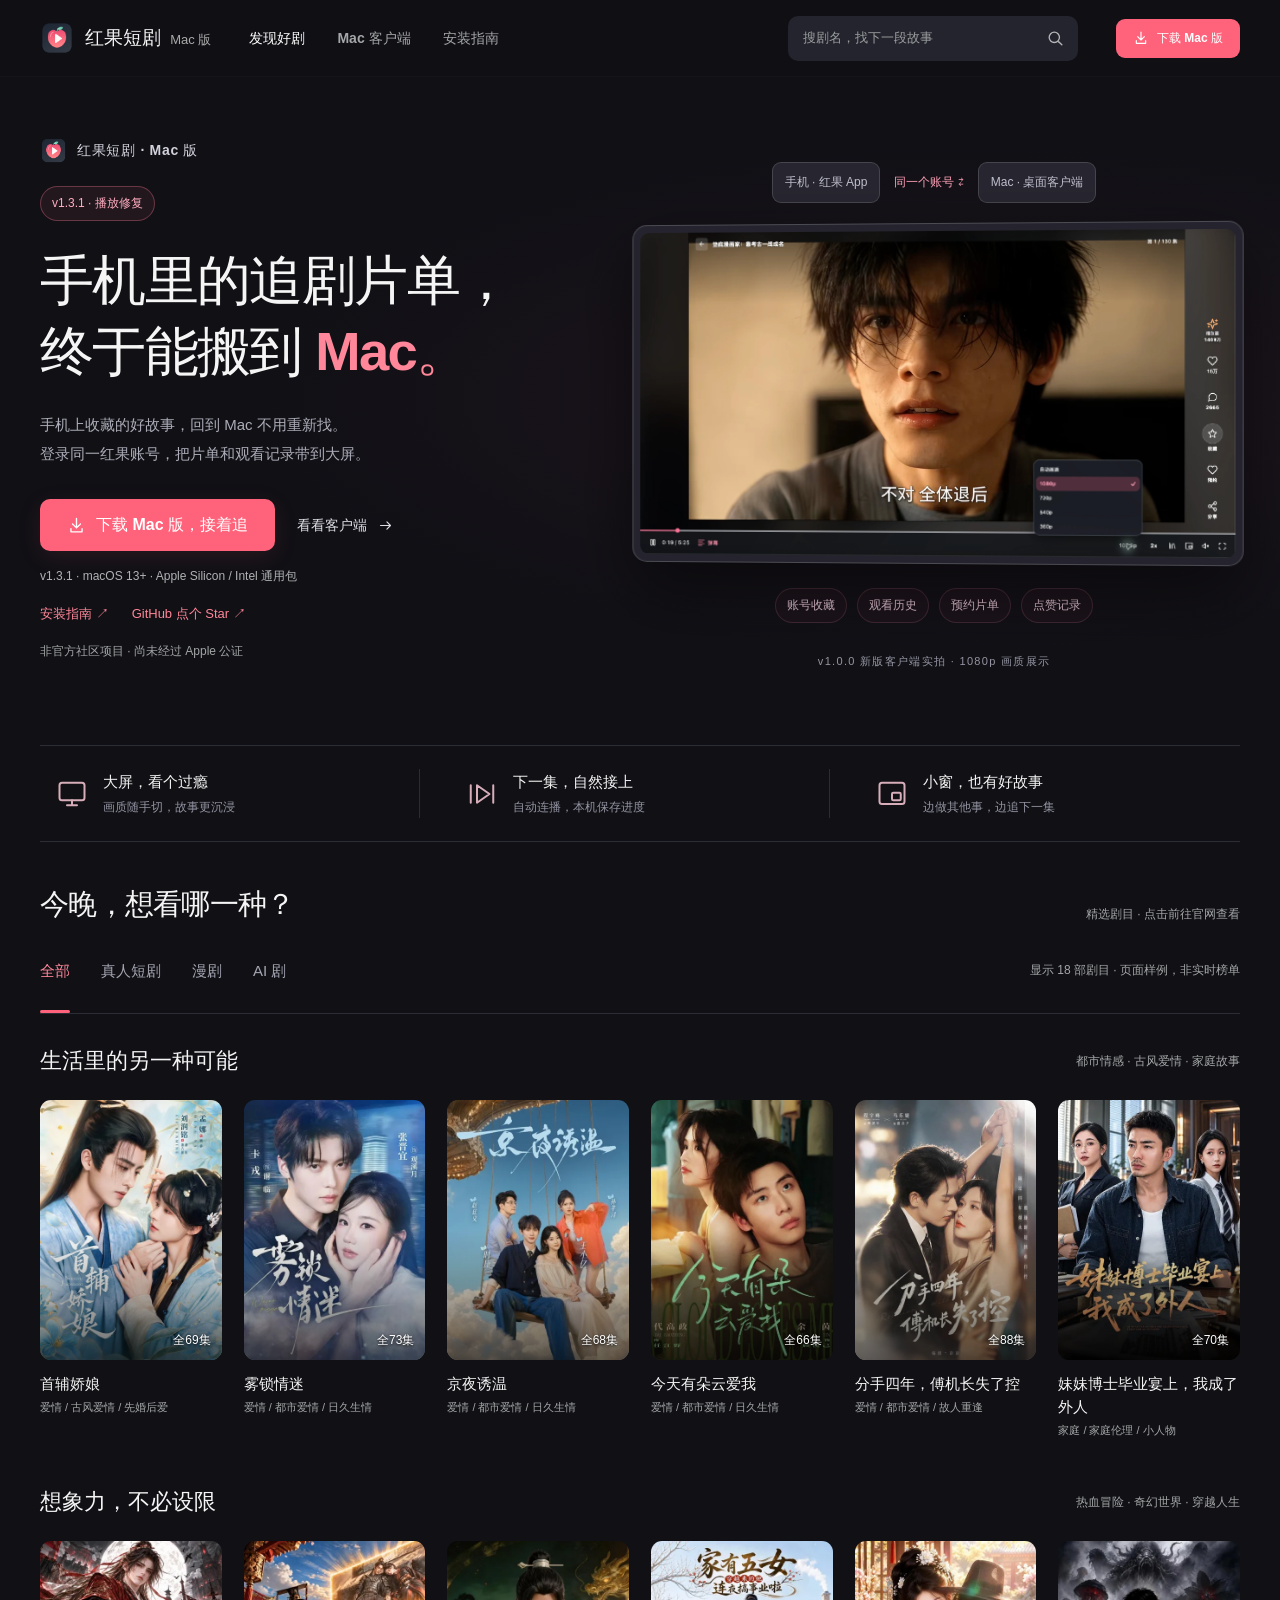
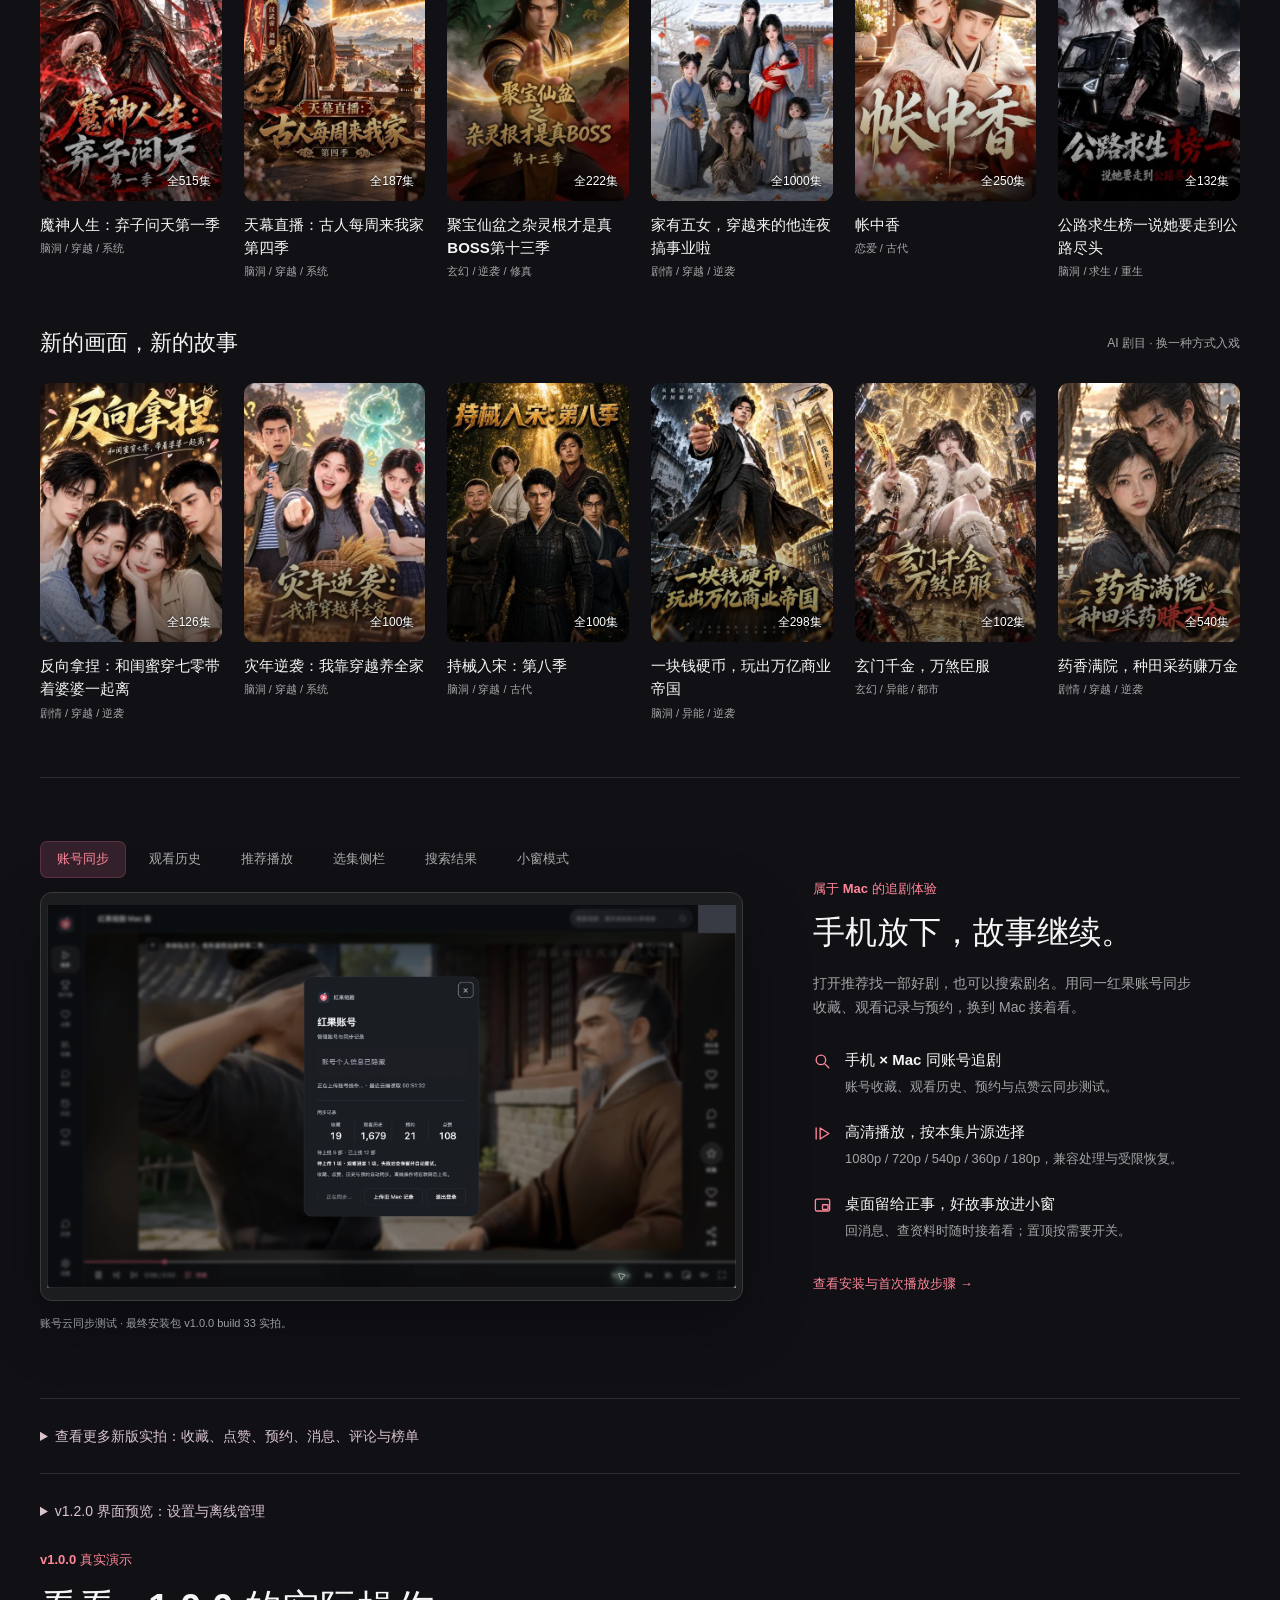
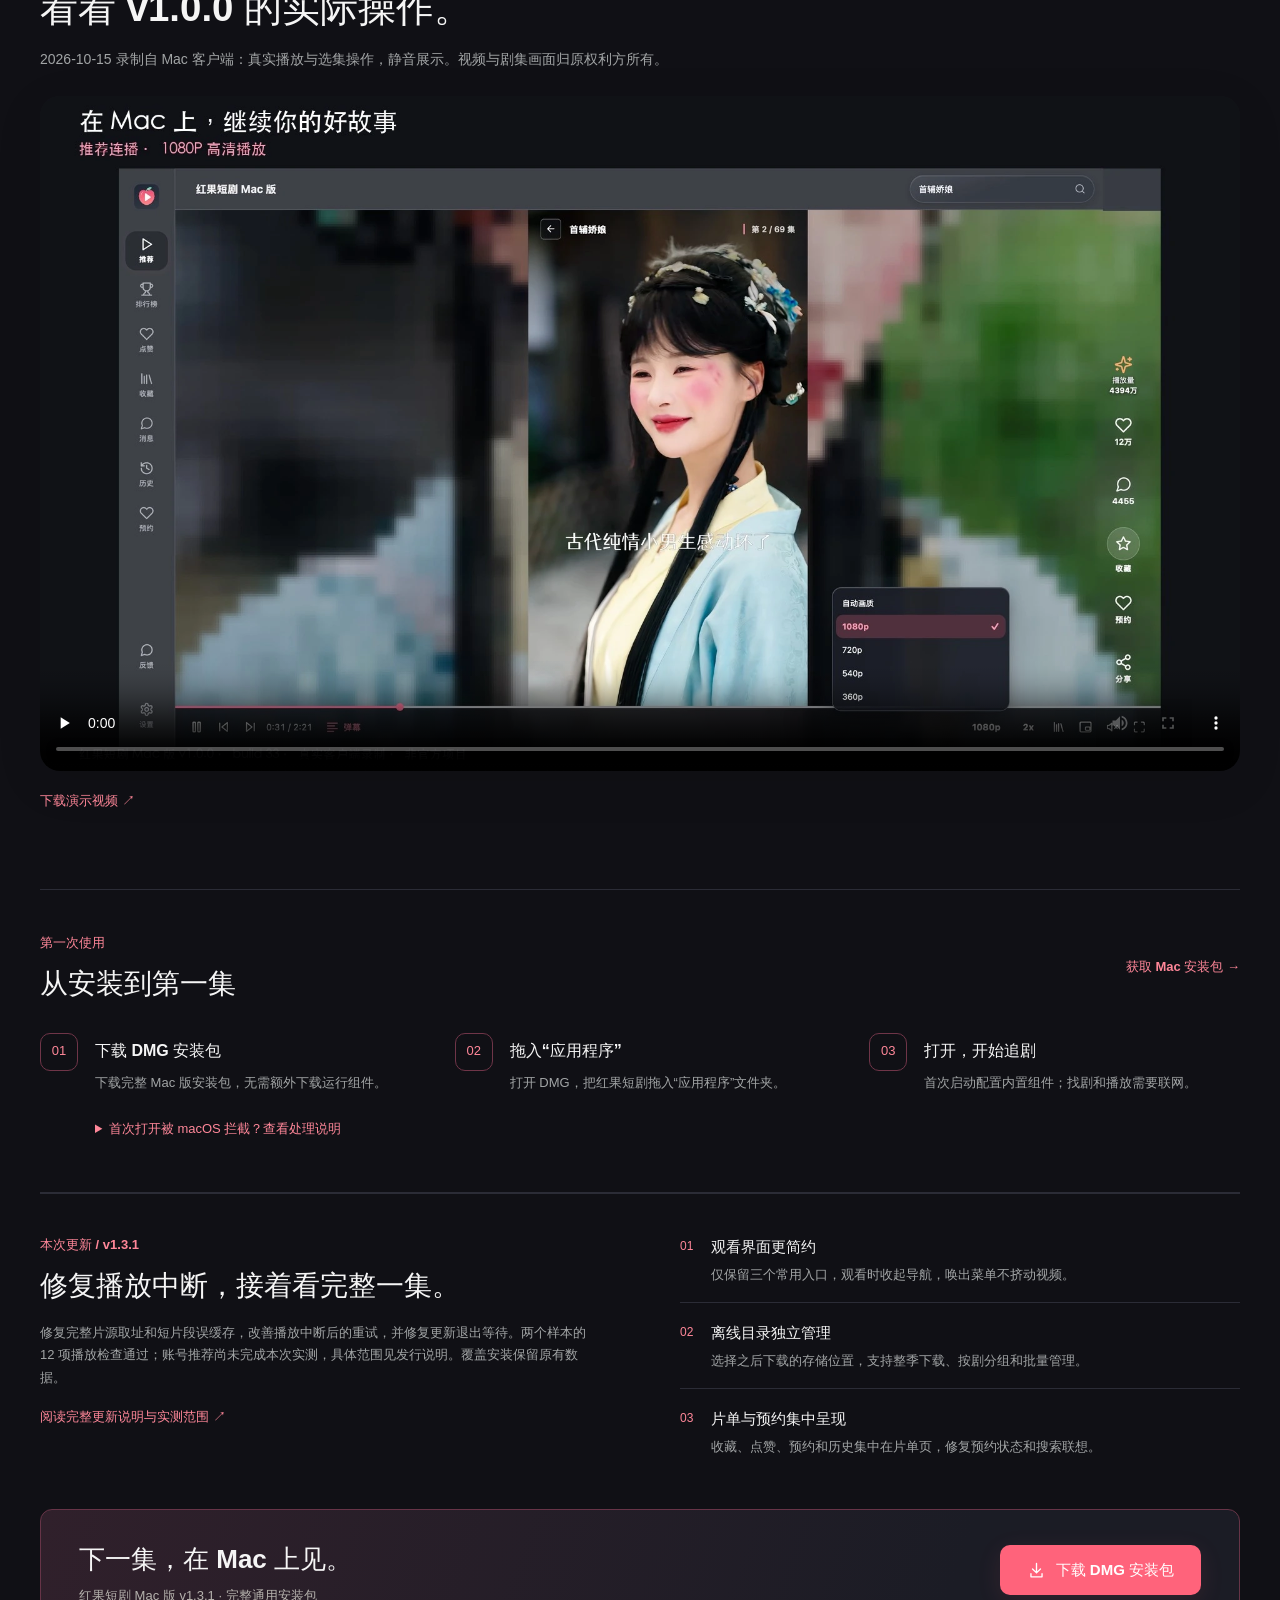
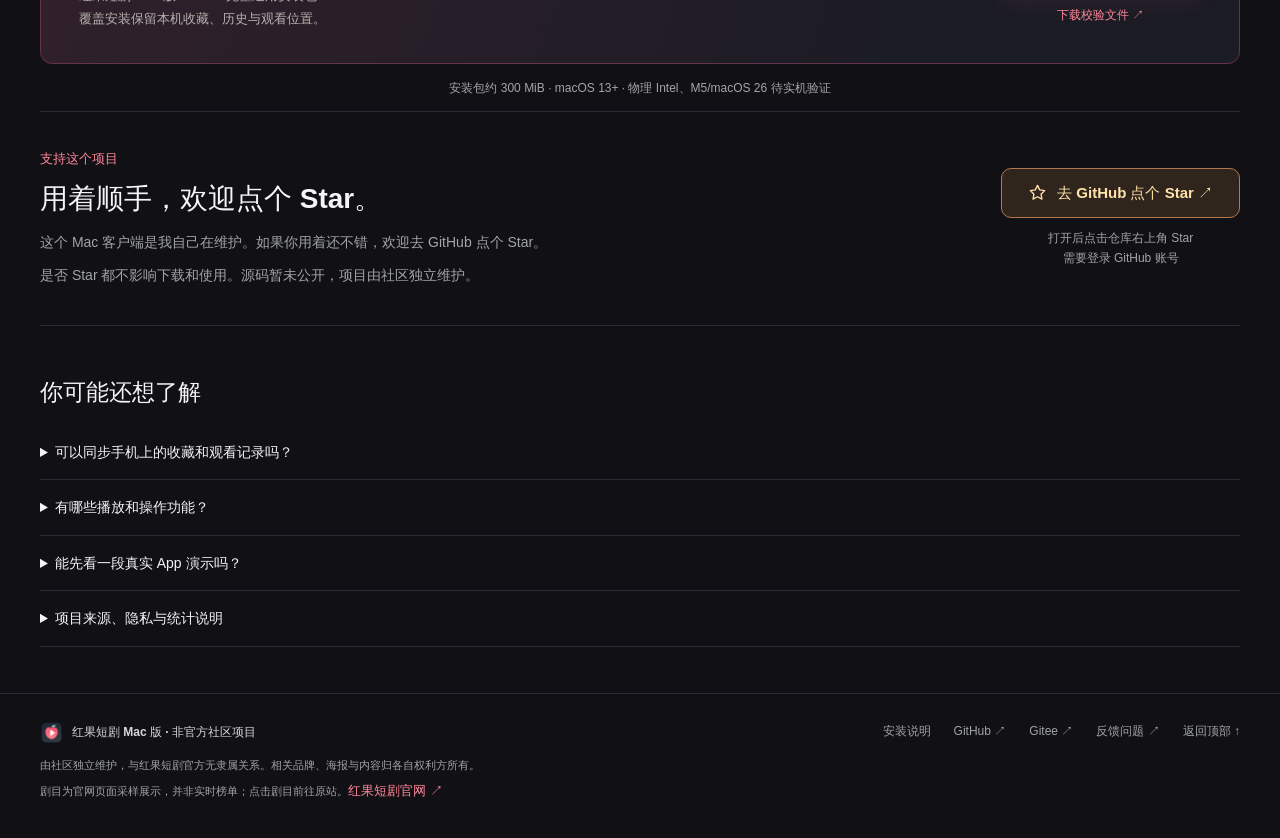
==== docs/index.html @ 127b98c2 "docs: publish v1.3.1 playback and update fixes" ====
<!doctype html>
<html lang="zh-CN">
<head>
  <meta charset="utf-8">
  <meta name="viewport" content="width=device-width, initial-scale=1">
  <meta name="google-site-verification" content="teUMtnI5owoaMWVGNS_taykZEti-OWMDkgmN19amek8">
  <meta name="theme-color" content="#101015">
  <meta name="description" content="红果短剧 Mac 版下载与安装指南：非官方 macOS 电脑版客户端，适用于 macOS 13+，Apple Silicon / Intel 通用。支持红果账号登录、手机片单云同步测试、最高 1080p 高清、倍速播放与置顶小窗。">
  <link rel="canonical" href="https://strivetolearncode.github.io/hongguo-short-drama-macos/">
  <meta property="og:type" content="website">
  <meta property="og:site_name" content="红果短剧 Mac 版（非官方）">
  <meta property="og:title" content="红果短剧 Mac 版下载｜macOS 桌面客户端（非官方）">
  <meta property="og:description" content="手机收藏的短剧，回到 Mac 不用重新找。红果短剧 Mac 版 v1.3.1，修复完整片源取址和短片段导致的播放中断，支持片单与离线下载管理。macOS 13+；非官方项目，尚未经过 Apple 公证。">
  <meta property="og:url" content="https://strivetolearncode.github.io/hongguo-short-drama-macos/">
  <meta property="og:image" content="https://strivetolearncode.github.io/hongguo-short-drama-macos/assets/v1.0.0-b33-social.png">
  <meta property="og:image:alt" content="红果短剧 Mac 版推荐播放界面">
  <meta name="twitter:card" content="summary_large_image">
  <title>红果短剧 Mac 版下载｜macOS 桌面客户端（非官方）</title>
  <link rel="icon" href="assets/icon-web.png">
  <link rel="stylesheet" href="styles.css">
  <link rel="stylesheet" href="star-support.css">
  <script type="application/ld+json">
  {
    "@context": "https://schema.org",
    "@type": "SoftwareApplication",
    "name": "红果短剧 Mac 版（非官方）",
    "url": "https://strivetolearncode.github.io/hongguo-short-drama-macos/",
    "description": "红果短剧 Mac 版，独立维护的非官方 macOS 电脑版客户端。支持红果账号登录、手机与 Mac 同账号片单云同步测试、最高 1080p 高清、倍速播放与置顶小窗；与红果短剧官方无隶属关系。",
    "applicationCategory": "MultimediaApplication",
    "operatingSystem": "macOS 13 or later",
    "softwareVersion": "1.3.1",
    "downloadUrl": "https://github.com/StriveToLearnCode/hongguo-short-drama-macos/releases/download/v1.3.1/HongguoMac-1.3.1-universal.dmg",
    "image": "https://strivetolearncode.github.io/hongguo-short-drama-macos/assets/v1.0.0-b33-social.png"
  }
  </script>
  <script defer src="funnel.js"></script>
  <script defer src="site.js"></script>
  <script type="module" src="https://static.cloudflareinsights.com/beacon.min.js" data-cf-beacon='{"token":"c4aa7e0787df407584f252cbe8de7bca"}'></script>
</head>
<body>
  <a class="skip-link" href="#main">跳至正文</a>
  <header class="site-header">
    <div class="wrap header-inner">
      <a class="brand" href="#top" aria-label="红果短剧 Mac 版首页"><img src="assets/icon-web.png" width="34" height="34" alt=""><span>红果短剧 <small>Mac 版</small></span></a>
      <button class="menu-toggle" type="button" aria-label="展开导航" aria-controls="site-nav" aria-expanded="false"><svg viewBox="0 0 24 24" fill="none" stroke="currentColor" stroke-width="1.7" stroke-linecap="round" stroke-linejoin="round" aria-hidden="true"><path d="M4 6h16M4 12h16M4 18h16"/></svg></button>
      <nav class="site-nav" id="site-nav" aria-label="主导航">
        <a href="#catalog" aria-current="page">发现好剧</a><a href="#screenshots">Mac 客户端</a><a href="#install">安装指南</a>
      </nav>
      <form class="site-search" role="search">
        <label class="sr-only" for="drama-search">搜索本页短剧</label>
        <input id="drama-search" type="search" placeholder="搜剧名，找下一段故事" autocomplete="off" maxlength="100" aria-describedby="search-help">
        <button type="submit" aria-label="搜索本页短剧"><svg viewBox="0 0 24 24" fill="none" stroke="currentColor" stroke-width="1.7" stroke-linecap="round" stroke-linejoin="round" aria-hidden="true"><circle cx="10.5" cy="10.5" r="6.5"/><path d="m16 16 4 4"/></svg></button>
        <span id="search-help" class="sr-only">搜索本页展示的剧名或题材，按回车查看结果。</span>
      </form>
      <a class="header-download" href="https://github.com/StriveToLearnCode/hongguo-short-drama-macos/releases/download/v1.3.1/HongguoMac-1.3.1-universal.dmg"><svg viewBox="0 0 24 24" fill="none" stroke="currentColor" stroke-width="1.7" stroke-linecap="round" stroke-linejoin="round" aria-hidden="true"><path d="M12 3v12m-5-5 5 5 5-5M5 16v4h14v-4"/></svg>下载 Mac 版</a>
    </div>
  </header>
  <main id="main">
    <section class="hero" id="top" aria-labelledby="hero-title">
      <div class="wrap hero-layout">
        <div class="hero-copy">
          <div class="hero-brand"><img src="assets/icon-web.png" width="27" height="27" alt=""><span>红果短剧 · Mac 版</span></div>
          <span class="release-pill">v1.3.1 · 播放修复</span><h1 id="hero-title">手机里的追剧片单，<span>终于能搬到 <em>Mac。</em></span></h1>
          <p class="hero-lead">手机上收藏的好故事，回到 Mac 不用重新找。<br>登录同一红果账号，把片单和观看记录带到大屏。</p>
          <div class="hero-actions"><a class="button button-primary" href="https://github.com/StriveToLearnCode/hongguo-short-drama-macos/releases/download/v1.3.1/HongguoMac-1.3.1-universal.dmg"><svg viewBox="0 0 24 24" fill="none" stroke="currentColor" stroke-width="1.7" stroke-linecap="round" stroke-linejoin="round" aria-hidden="true"><path d="M12 3v12m-5-5 5 5 5-5M5 16v4h14v-4"/></svg> 下载 Mac 版，接着追</a><a class="hero-guide" href="#screenshots">看看客户端 <svg viewBox="0 0 24 24" fill="none" stroke="currentColor" stroke-width="1.6" stroke-linecap="round" stroke-linejoin="round" aria-hidden="true"><path d="M5 12h14m-5-5 5 5-5 5"/></svg></a></div>
          <p class="hero-status">v1.3.1 · macOS 13+ · Apple Silicon / Intel 通用包</p>
          <div class="hero-links"><a href="#install">安装指南 ↗</a><a href="https://github.com/StriveToLearnCode/hongguo-short-drama-macos" target="_blank" rel="noopener noreferrer" data-star-link>GitHub 点个 Star ↗</a></div>
          <p class="hero-note">非官方社区项目 · 尚未经过 Apple 公证</p>
        </div>
        <div class="hero-showcase sync-showcase">
          <div class="device-sync-line"><span>手机 · 红果 App</span><b>同一个账号 ⇄</b><span>Mac · 桌面客户端</span></div>
          <div class="hero-app-frame"><img src="assets/v1.0.0-b33-player.webp" alt="新版1080p播放画面与画质菜单" width="1800" height="999" fetchpriority="high"></div>
          <div class="sync-feature-pills"><span>账号收藏</span><span>观看历史</span><span>预约片单</span><span>点赞记录</span></div>
          <p class="showcase-caption">v1.0.0 新版客户端实拍 · 1080p 画质展示</p>
        </div>
      </div>
    </section>
    <div class="wrap benefit-strip" aria-label="Mac 播放体验">
      <a href="#screenshots"><svg viewBox="0 0 24 24" fill="none" stroke="currentColor" stroke-width="1.6" stroke-linecap="round" stroke-linejoin="round" aria-hidden="true"><rect x="2" y="3" width="20" height="14" rx="2"/><path d="M8 21h8m-4-4v4"/></svg><div><strong>大屏，看个过瘾</strong><span>画质随手切，故事更沉浸</span></div></a>
      <a href="#screenshots"><svg viewBox="0 0 24 24" fill="none" stroke="currentColor" stroke-width="1.6" stroke-linecap="round" stroke-linejoin="round" aria-hidden="true"><path d="m8 5 10 7-10 7zM21 5v14M3 5v14"/></svg><div><strong>下一集，自然接上</strong><span>自动连播，本机保存进度</span></div></a>
      <a href="#screenshots"><svg viewBox="0 0 24 24" fill="none" stroke="currentColor" stroke-width="1.6" stroke-linecap="round" stroke-linejoin="round" aria-hidden="true"><rect x="2" y="3" width="20" height="17" rx="2"/><rect x="12" y="11" width="7" height="6" rx="1"/></svg><div><strong>小窗，也有好故事</strong><span>边做其他事，边追下一集</span></div></a>
    </div>

    <section class="wrap catalog" id="catalog" aria-labelledby="catalog-title">
      <div class="catalog-heading"><h2 id="catalog-title">今晚，想看哪一种？</h2><p>精选剧目 · 点击前往官网查看</p></div>
      <div class="catalog-toolbar">
        <div class="filters" role="group" aria-label="筛选剧目类型"><button type="button" data-filter="all" aria-pressed="true">全部</button><button type="button" data-filter="real" aria-pressed="false">真人短剧</button><button type="button" data-filter="comic" aria-pressed="false">漫剧</button><button type="button" data-filter="ai" aria-pressed="false">AI 剧</button></div>
        <p class="catalog-status" id="catalog-status" role="status" aria-live="polite">显示 18 部剧目 · 页面样例，非实时榜单</p>
      </div>
      <div class="search-summary" id="search-summary" hidden><span id="search-query"></span><button class="clear-search" type="button" data-clear-search>清除搜索</button></div>
      <section class="drama-section" data-category="real" aria-labelledby="real-title"><div class="row-heading"><h3 id="real-title">生活里的另一种可能</h3><span>都市情感 · 古风爱情 · 家庭故事</span></div><div class="drama-grid">
          <a class="drama-card" href="https://hongguoduanju.com/detail?series_id=7686713195246930968" target="_blank" rel="noopener noreferrer" data-category="real" data-title="首辅娇娘" data-tags="爱情 / 古风爱情 / 先婚后爱" aria-label="在红果官网查看首辅娇娘"><div class="cover"><img src="assets/posters/7686713195246930968.webp" width="420" height="600" alt="首辅娇娘" loading="lazy" decoding="async"><span class="episodes">全69集</span><span class="play-overlay"><svg viewBox="0 0 24 24" fill="currentColor" aria-hidden="true"><path d="m8 5 12 7-12 7z"/></svg></span></div><h4>首辅娇娘</h4><p>爱情 / 古风爱情 / 先婚后爱</p></a>
          <a class="drama-card" href="https://hongguoduanju.com/detail?series_id=7694896136963755032" target="_blank" rel="noopener noreferrer" data-category="real" data-title="雾锁情迷" data-tags="爱情 / 都市爱情 / 日久生情" aria-label="在红果官网查看雾锁情迷"><div class="cover"><img src="assets/posters/7694896136963755032.webp" width="420" height="600" alt="雾锁情迷" loading="lazy" decoding="async"><span class="episodes">全73集</span><span class="play-overlay"><svg viewBox="0 0 24 24" fill="currentColor" aria-hidden="true"><path d="m8 5 12 7-12 7z"/></svg></span></div><h4>雾锁情迷</h4><p>爱情 / 都市爱情 / 日久生情</p></a>
          <a class="drama-card" href="https://hongguoduanju.com/detail?series_id=7693823855940357144" target="_blank" rel="noopener noreferrer" data-category="real" data-title="京夜诱温" data-tags="爱情 / 都市爱情 / 日久生情" aria-label="在红果官网查看京夜诱温"><div class="cover"><img src="assets/posters/7693823855940357144.webp" width="420" height="600" alt="京夜诱温" loading="lazy" decoding="async"><span class="episodes">全68集</span><span class="play-overlay"><svg viewBox="0 0 24 24" fill="currentColor" aria-hidden="true"><path d="m8 5 12 7-12 7z"/></svg></span></div><h4>京夜诱温</h4><p>爱情 / 都市爱情 / 日久生情</p></a>
          <a class="drama-card" href="https://hongguoduanju.com/detail?series_id=7689322645132692542" target="_blank" rel="noopener noreferrer" data-category="real" data-title="今天有朵云爱我" data-tags="爱情 / 都市爱情 / 日久生情" aria-label="在红果官网查看今天有朵云爱我"><div class="cover"><img src="assets/posters/7689322645132692542.webp" width="420" height="600" alt="今天有朵云爱我" loading="lazy" decoding="async"><span class="episodes">全66集</span><span class="play-overlay"><svg viewBox="0 0 24 24" fill="currentColor" aria-hidden="true"><path d="m8 5 12 7-12 7z"/></svg></span></div><h4>今天有朵云爱我</h4><p>爱情 / 都市爱情 / 日久生情</p></a>
          <a class="drama-card" href="https://hongguoduanju.com/detail?series_id=7691231671529524249" target="_blank" rel="noopener noreferrer" data-category="real" data-title="分手四年，傅机长失了控" data-tags="爱情 / 都市爱情 / 故人重逢" aria-label="在红果官网查看分手四年，傅机长失了控"><div class="cover"><img src="assets/posters/7691231671529524249.webp" width="420" height="600" alt="分手四年，傅机长失了控" loading="lazy" decoding="async"><span class="episodes">全88集</span><span class="play-overlay"><svg viewBox="0 0 24 24" fill="currentColor" aria-hidden="true"><path d="m8 5 12 7-12 7z"/></svg></span></div><h4>分手四年，傅机长失了控</h4><p>爱情 / 都市爱情 / 故人重逢</p></a>
          <a class="drama-card" href="https://hongguoduanju.com/detail?series_id=7691229866846325822" target="_blank" rel="noopener noreferrer" data-category="real" data-title="妹妹博士毕业宴上，我成了外人" data-tags="家庭 / 家庭伦理 / 小人物" aria-label="在红果官网查看妹妹博士毕业宴上，我成了外人"><div class="cover"><img src="assets/posters/7691229866846325822.webp" width="420" height="600" alt="妹妹博士毕业宴上，我成了外人" loading="lazy" decoding="async"><span class="episodes">全70集</span><span class="play-overlay"><svg viewBox="0 0 24 24" fill="currentColor" aria-hidden="true"><path d="m8 5 12 7-12 7z"/></svg></span></div><h4>妹妹博士毕业宴上，我成了外人</h4><p>家庭 / 家庭伦理 / 小人物</p></a>
        </div></section>
      <section class="drama-section" data-category="comic" aria-labelledby="comic-title"><div class="row-heading"><h3 id="comic-title">想象力，不必设限</h3><span>热血冒险 · 奇幻世界 · 穿越人生</span></div><div class="drama-grid">
          <a class="drama-card" href="https://hongguoduanju.com/detail?series_id=7692463987333532697" target="_blank" rel="noopener noreferrer" data-category="comic" data-title="魔神人生：弃子问天第一季" data-tags="脑洞 / 穿越 / 系统" aria-label="在红果官网查看魔神人生：弃子问天第一季"><div class="cover"><img src="assets/posters/7692463987333532697.webp" width="420" height="600" alt="魔神人生：弃子问天第一季" loading="lazy" decoding="async"><span class="episodes">全515集</span><span class="play-overlay"><svg viewBox="0 0 24 24" fill="currentColor" aria-hidden="true"><path d="m8 5 12 7-12 7z"/></svg></span></div><h4>魔神人生：弃子问天第一季</h4><p>脑洞 / 穿越 / 系统</p></a>
          <a class="drama-card" href="https://hongguoduanju.com/detail?series_id=7695709445933763646" target="_blank" rel="noopener noreferrer" data-category="comic" data-title="天幕直播：古人每周来我家第四季" data-tags="脑洞 / 穿越 / 系统" aria-label="在红果官网查看天幕直播：古人每周来我家第四季"><div class="cover"><img src="assets/posters/7695709445933763646.webp" width="420" height="600" alt="天幕直播：古人每周来我家第四季" loading="lazy" decoding="async"><span class="episodes">全187集</span><span class="play-overlay"><svg viewBox="0 0 24 24" fill="currentColor" aria-hidden="true"><path d="m8 5 12 7-12 7z"/></svg></span></div><h4>天幕直播：古人每周来我家第四季</h4><p>脑洞 / 穿越 / 系统</p></a>
          <a class="drama-card" href="https://hongguoduanju.com/detail?series_id=7691228619774905368" target="_blank" rel="noopener noreferrer" data-category="comic" data-title="聚宝仙盆之杂灵根才是真BOSS第十三季" data-tags="玄幻 / 逆袭 / 修真" aria-label="在红果官网查看聚宝仙盆之杂灵根才是真BOSS第十三季"><div class="cover"><img src="assets/posters/7691228619774905368.webp" width="420" height="600" alt="聚宝仙盆之杂灵根才是真BOSS第十三季" loading="lazy" decoding="async"><span class="episodes">全222集</span><span class="play-overlay"><svg viewBox="0 0 24 24" fill="currentColor" aria-hidden="true"><path d="m8 5 12 7-12 7z"/></svg></span></div><h4>聚宝仙盆之杂灵根才是真BOSS第十三季</h4><p>玄幻 / 逆袭 / 修真</p></a>
          <a class="drama-card" href="https://hongguoduanju.com/detail?series_id=7688646466708966462" target="_blank" rel="noopener noreferrer" data-category="comic" data-title="家有五女，穿越来的他连夜搞事业啦" data-tags="剧情 / 穿越 / 逆袭" aria-label="在红果官网查看家有五女，穿越来的他连夜搞事业啦"><div class="cover"><img src="assets/posters/7688646466708966462.webp" width="420" height="600" alt="家有五女，穿越来的他连夜搞事业啦" loading="lazy" decoding="async"><span class="episodes">全1000集</span><span class="play-overlay"><svg viewBox="0 0 24 24" fill="currentColor" aria-hidden="true"><path d="m8 5 12 7-12 7z"/></svg></span></div><h4>家有五女，穿越来的他连夜搞事业啦</h4><p>剧情 / 穿越 / 逆袭</p></a>
          <a class="drama-card" href="https://hongguoduanju.com/detail?series_id=7685699444766952473" target="_blank" rel="noopener noreferrer" data-category="comic" data-title="帐中香" data-tags="恋爱 / 古代" aria-label="在红果官网查看帐中香"><div class="cover"><img src="assets/posters/7685699444766952473.webp" width="420" height="600" alt="帐中香" loading="lazy" decoding="async"><span class="episodes">全250集</span><span class="play-overlay"><svg viewBox="0 0 24 24" fill="currentColor" aria-hidden="true"><path d="m8 5 12 7-12 7z"/></svg></span></div><h4>帐中香</h4><p>恋爱 / 古代</p></a>
          <a class="drama-card" href="https://hongguoduanju.com/detail?series_id=7691938290202577944" target="_blank" rel="noopener noreferrer" data-category="comic" data-title="公路求生榜一说她要走到公路尽头" data-tags="脑洞 / 求生 / 重生" aria-label="在红果官网查看公路求生榜一说她要走到公路尽头"><div class="cover"><img src="assets/posters/7691938290202577944.webp" width="420" height="600" alt="公路求生榜一说她要走到公路尽头" loading="lazy" decoding="async"><span class="episodes">全132集</span><span class="play-overlay"><svg viewBox="0 0 24 24" fill="currentColor" aria-hidden="true"><path d="m8 5 12 7-12 7z"/></svg></span></div><h4>公路求生榜一说她要走到公路尽头</h4><p>脑洞 / 求生 / 重生</p></a>
        </div></section>
      <section class="drama-section" data-category="ai" aria-labelledby="ai-title"><div class="row-heading"><h3 id="ai-title">新的画面，新的故事</h3><span>AI 剧目 · 换一种方式入戏</span></div><div class="drama-grid">
          <a class="drama-card" href="https://hongguoduanju.com/detail?series_id=7692043430955863102" target="_blank" rel="noopener noreferrer" data-category="ai" data-title="反向拿捏：和闺蜜穿七零带着婆婆一起离" data-tags="剧情 / 穿越 / 逆袭" aria-label="在红果官网查看反向拿捏：和闺蜜穿七零带着婆婆一起离"><div class="cover"><img src="assets/posters/7692043430955863102.webp" width="420" height="600" alt="反向拿捏：和闺蜜穿七零带着婆婆一起离" loading="lazy" decoding="async"><span class="episodes">全126集</span><span class="play-overlay"><svg viewBox="0 0 24 24" fill="currentColor" aria-hidden="true"><path d="m8 5 12 7-12 7z"/></svg></span></div><h4>反向拿捏：和闺蜜穿七零带着婆婆一起离</h4><p>剧情 / 穿越 / 逆袭</p></a>
          <a class="drama-card" href="https://hongguoduanju.com/detail?series_id=7690494161551625241" target="_blank" rel="noopener noreferrer" data-category="ai" data-title="灾年逆袭：我靠穿越养全家" data-tags="脑洞 / 穿越 / 系统" aria-label="在红果官网查看灾年逆袭：我靠穿越养全家"><div class="cover"><img src="assets/posters/7690494161551625241.webp" width="420" height="600" alt="灾年逆袭：我靠穿越养全家" loading="lazy" decoding="async"><span class="episodes">全100集</span><span class="play-overlay"><svg viewBox="0 0 24 24" fill="currentColor" aria-hidden="true"><path d="m8 5 12 7-12 7z"/></svg></span></div><h4>灾年逆袭：我靠穿越养全家</h4><p>脑洞 / 穿越 / 系统</p></a>
          <a class="drama-card" href="https://hongguoduanju.com/detail?series_id=7691615145977449496" target="_blank" rel="noopener noreferrer" data-category="ai" data-title="持械入宋：第八季" data-tags="脑洞 / 穿越 / 古代" aria-label="在红果官网查看持械入宋：第八季"><div class="cover"><img src="assets/posters/7691615145977449496.webp" width="420" height="600" alt="持械入宋：第八季" loading="lazy" decoding="async"><span class="episodes">全100集</span><span class="play-overlay"><svg viewBox="0 0 24 24" fill="currentColor" aria-hidden="true"><path d="m8 5 12 7-12 7z"/></svg></span></div><h4>持械入宋：第八季</h4><p>脑洞 / 穿越 / 古代</p></a>
          <a class="drama-card" href="https://hongguoduanju.com/detail?series_id=7690596204589091864" target="_blank" rel="noopener noreferrer" data-category="ai" data-title="一块钱硬币，玩出万亿商业帝国" data-tags="脑洞 / 异能 / 逆袭" aria-label="在红果官网查看一块钱硬币，玩出万亿商业帝国"><div class="cover"><img src="assets/posters/7690596204589091864.webp" width="420" height="600" alt="一块钱硬币，玩出万亿商业帝国" loading="lazy" decoding="async"><span class="episodes">全298集</span><span class="play-overlay"><svg viewBox="0 0 24 24" fill="currentColor" aria-hidden="true"><path d="m8 5 12 7-12 7z"/></svg></span></div><h4>一块钱硬币，玩出万亿商业帝国</h4><p>脑洞 / 异能 / 逆袭</p></a>
          <a class="drama-card" href="https://hongguoduanju.com/detail?series_id=7690865236810681369" target="_blank" rel="noopener noreferrer" data-category="ai" data-title="玄门千金，万煞臣服" data-tags="玄幻 / 异能 / 都市" aria-label="在红果官网查看玄门千金，万煞臣服"><div class="cover"><img src="assets/posters/7690865236810681369.webp" width="420" height="600" alt="玄门千金，万煞臣服" loading="lazy" decoding="async"><span class="episodes">全102集</span><span class="play-overlay"><svg viewBox="0 0 24 24" fill="currentColor" aria-hidden="true"><path d="m8 5 12 7-12 7z"/></svg></span></div><h4>玄门千金，万煞臣服</h4><p>玄幻 / 异能 / 都市</p></a>
          <a class="drama-card" href="https://hongguoduanju.com/detail?series_id=7687159019349232702" target="_blank" rel="noopener noreferrer" data-category="ai" data-title="药香满院，种田采药赚万金" data-tags="剧情 / 穿越 / 逆袭" aria-label="在红果官网查看药香满院，种田采药赚万金"><div class="cover"><img src="assets/posters/7687159019349232702.webp" width="420" height="600" alt="药香满院，种田采药赚万金" loading="lazy" decoding="async"><span class="episodes">全540集</span><span class="play-overlay"><svg viewBox="0 0 24 24" fill="currentColor" aria-hidden="true"><path d="m8 5 12 7-12 7z"/></svg></span></div><h4>药香满院，种田采药赚万金</h4><p>剧情 / 穿越 / 逆袭</p></a>
        </div></section>
      <div class="empty-state" id="empty-state" hidden><h3>本页没有匹配的剧目</h3><p>这里仅搜索页面展示的剧目样例。更多内容可以在 Mac 应用内搜索，结果以实际返回为准。</p><a class="button button-primary" href="https://github.com/StriveToLearnCode/hongguo-short-drama-macos/releases/download/v1.3.1/HongguoMac-1.3.1-universal.dmg">下载 Mac 版，继续找剧 <svg viewBox="0 0 24 24" fill="none" stroke="currentColor" stroke-width="1.7" stroke-linecap="round" stroke-linejoin="round" aria-hidden="true"><path d="M12 3v12m-5-5 5 5 5-5M5 16v4h14v-4"/></svg></a><div><button class="clear-search" type="button" data-clear-search>清除搜索，查看全部</button></div></div>
      <noscript><p class="section-copy">启用 JavaScript 可使用本页搜索、分类筛选和截图切换。下载安装包和剧目链接仍可直接使用。</p></noscript>
    </section>

    <section class="wrap desktop-section" id="screenshots" aria-labelledby="screenshots-title">
      <div class="desktop-copy">
        <p class="eyebrow">属于 Mac 的追剧体验</p>
        <h2 id="screenshots-title">手机放下，故事继续。</h2>
        <p class="section-copy">打开推荐找一部好剧，也可以搜索剧名。用同一红果账号同步收藏、观看记录与预约，换到 Mac 接着看。</p>
        <ul class="feature-list">
          <li><svg viewBox="0 0 24 24" fill="none" stroke="currentColor" stroke-width="1.7" stroke-linecap="round" stroke-linejoin="round" aria-hidden="true"><circle cx="10" cy="10" r="6"/><path d="m15 15 5 5"/></svg><div><strong>手机 × Mac 同账号追剧</strong><span>账号收藏、观看历史、预约与点赞云同步测试。</span></div></li>
          <li><svg viewBox="0 0 24 24" fill="none" stroke="currentColor" stroke-width="1.7" stroke-linecap="round" stroke-linejoin="round" aria-hidden="true"><path d="m9 5 11 7-11 7zM4 5v14"/></svg><div><strong>高清播放，按本集片源选择</strong><span>1080p / 720p / 540p / 360p / 180p，兼容处理与受限恢复。</span></div></li>
          <li><svg viewBox="0 0 24 24" fill="none" stroke="currentColor" stroke-width="1.7" stroke-linecap="round" stroke-linejoin="round" aria-hidden="true"><rect x="3" y="4" width="18" height="15" rx="2"/><rect x="12" y="11" width="7" height="6" rx="1"/></svg><div><strong>桌面留给正事，好故事放进小窗</strong><span>回消息、查资料时随时接着看；置顶按需要开关。</span></div></li>
        </ul>
        <a class="text-link" href="#install">查看安装与首次播放步骤 →</a>
      </div>
      <div class="app-preview">
        <div class="preview-tabs" role="group" aria-label="切换应用截图">
          <button type="button" data-preview="account" aria-pressed="true">账号同步</button><button type="button" data-preview="history" aria-pressed="false">观看历史</button><button type="button" data-preview="recommend" aria-pressed="false">推荐播放</button><button type="button" data-preview="episodes" aria-pressed="false">选集侧栏</button><button type="button" data-preview="search" aria-pressed="false">搜索结果</button><button type="button" data-preview="mini" aria-pressed="false">小窗模式</button>
        </div>
        <figure class="product-shot" data-preview-panel="account"><a href="assets/v1.0.0-b33-account.webp" target="_blank" rel="noopener noreferrer"><img src="assets/v1.0.0-b33-account.webp" alt="新版账号同步面板，个人姓名与手机号已隐藏" width="1800" height="999" loading="lazy"></a><figcaption>账号云同步测试 · 最终安装包 v1.0.0 build 33 实拍。</figcaption></figure>
        <figure class="product-shot" data-preview-panel="history" hidden><a href="assets/v1.0.0-b33-history.webp" target="_blank" rel="noopener noreferrer"><img src="assets/v1.0.0-b33-history.webp" alt="账号观看历史、未看完和已看完分类" width="1800" height="999" loading="lazy"></a><figcaption>账号观看历史 · v1.0.0 build 33 实拍。</figcaption></figure>
        <figure class="product-shot" data-preview-panel="recommend" hidden>
          <a href="assets/v1.0.0-b33-player.webp" target="_blank" rel="noopener noreferrer" aria-label="查看推荐播放截图原图"><img src="assets/v1.0.0-b33-player.webp" alt="新版1080p播放画面，包含本集画质菜单" width="1500" height="860" loading="lazy"></a>
          <figcaption>播放画面 · 本次 v1.0.0 新版实拍。</figcaption>
        </figure>
        <figure class="product-shot" data-preview-panel="episodes" hidden>
          <a href="assets/v1.0.0-b33-episodes.webp" target="_blank" rel="noopener noreferrer" aria-label="查看选集侧栏截图原图"><img src="assets/v1.0.0-b33-episodes.webp" alt="v1.0.0 视频与选集侧栏并排显示，可选择分集" width="1500" height="860" loading="lazy"></a>
          <figcaption>选集侧栏 · v1.0.0 build 33 最终安装包实拍（2026-10-16）。</figcaption>
        </figure>
        <figure class="product-shot" data-preview-panel="search" hidden>
          <a href="assets/v1.0.0-b33-search.webp" target="_blank" rel="noopener noreferrer" aria-label="查看搜索结果截图原图"><img src="assets/v1.0.0-b33-search.webp" alt="v1.0.0 搜索首辅娇娘后的实际剧目结果" width="1500" height="860" loading="lazy"></a>
          <figcaption>搜索结果 · v1.0.0 build 33 最终安装包实拍（2026-10-16）。</figcaption>
        </figure>
        <figure class="product-shot mini-preview" data-preview-panel="mini" hidden><a href="assets/v1.0.0-b33-mini.png" target="_blank" rel="noopener noreferrer"><img src="assets/v1.0.0-b33-mini.png" alt="小窗播放实际界面，可按需要置顶和切换全屏" width="920" height="518" loading="lazy"></a><figcaption>桌面留给正事，好故事放进小窗。置顶可选，随时切回大屏。</figcaption></figure>
      </div>
    </section>

<details class="wrap extra-gallery"><summary>查看更多新版实拍：收藏、点赞、预约、消息、评论与榜单</summary><div class="extra-gallery-grid"><figure><a href="assets/v1.0.0-b33-favorites.webp" target="_blank" rel="noopener noreferrer"><img src="assets/v1.0.0-b33-favorites.webp" alt="账号收藏，新版实际界面" loading="lazy"></a><figcaption>账号收藏 · v1.0.0</figcaption></figure><figure><a href="assets/v1.0.0-b33-likes.webp" target="_blank" rel="noopener noreferrer"><img src="assets/v1.0.0-b33-likes.webp" alt="每集点赞记录，新版实际界面" loading="lazy"></a><figcaption>每集点赞记录 · v1.0.0</figcaption></figure><figure><a href="assets/v1.0.0-b33-reservations.webp" target="_blank" rel="noopener noreferrer"><img src="assets/v1.0.0-b33-reservations.webp" alt="未上线与已上线预约，新版实际界面" loading="lazy"></a><figcaption>未上线与已上线预约 · v1.0.0</figcaption></figure><figure><a href="assets/v1.0.0-b33-inbox.webp" target="_blank" rel="noopener noreferrer"><img src="assets/v1.0.0-b33-inbox.webp" alt="账号消息通知，新版实际界面" loading="lazy"></a><figcaption>账号消息通知 · v1.0.0</figcaption></figure><figure><a href="assets/v1.0.0-b33-comments.webp" target="_blank" rel="noopener noreferrer"><img src="assets/v1.0.0-b33-comments.webp" alt="播放评论，新版实际界面" loading="lazy"></a><figcaption>播放评论 · v1.0.0</figcaption></figure><figure><a href="assets/v1.0.0-b33-rank.webp" target="_blank" rel="noopener noreferrer"><img src="assets/v1.0.0-b33-rank.webp" alt="发现热播短剧，新版实际界面" loading="lazy"></a><figcaption>发现热播短剧 · v1.0.0</figcaption></figure></div></details>
    <details class="wrap extra-gallery"><summary>v1.2.0 界面预览：设置与离线管理</summary><p class="section-copy">以下使用演示数据展示深浅色布局；不代表真实账号片单或下载测速。</p><div class="extra-gallery-grid"><figure><a href="assets/v1.2.0-settings-dark.png" target="_blank" rel="noopener noreferrer"><img src="assets/v1.2.0-settings-dark.png" alt="v1.2.0 深色设置界面预览" loading="lazy"></a><figcaption>分组设置 · 深色</figcaption></figure><figure><a href="assets/v1.2.0-settings-light.png" target="_blank" rel="noopener noreferrer"><img src="assets/v1.2.0-settings-light.png" alt="v1.2.0 浅色设置界面预览" loading="lazy"></a><figcaption>分组设置 · 浅色</figcaption></figure><figure><a href="assets/v1.2.0-downloads-dark.png" target="_blank" rel="noopener noreferrer"><img src="assets/v1.2.0-downloads-dark.png" alt="v1.2.0 离线任务界面预览，使用演示数据" loading="lazy"></a><figcaption>离线任务 · 演示数据</figcaption></figure></div></details>
    <section class="wrap release-demo" aria-labelledby="release-demo-title">
      <p class="eyebrow">v1.0.0 真实演示</p>
      <h2 id="release-demo-title">看看 v1.0.0 的实际操作。</h2>
      <p class="section-copy">2026-10-15 录制自 Mac 客户端：真实播放与选集操作，静音展示。视频与剧集画面归原权利方所有。</p>
      <video controls playsinline preload="none" poster="assets/v1.0.0-b33-video-poster.webp" width="1280" height="720" aria-label="红果短剧 Mac 版 v1.0.0 实际操作演示">
        <source src="assets/v1.0.0-b33-intro.mp4" type="video/mp4">
        浏览器不支持视频播放，可下载演示视频查看。
      </video>
      <a class="text-link" href="assets/v1.0.0-b33-intro.mp4">下载演示视频 ↗</a>
    </section>

    <section class="wrap install-section" id="install" aria-labelledby="install-title">
      <div class="install-heading"><div><p class="eyebrow">第一次使用</p><h2 id="install-title">从安装到第一集</h2></div><a class="text-link" href="#download">获取 Mac 安装包 →</a></div>
      <ol class="install-steps">
        <li><span class="step-number">01</span><div><h3>下载 DMG 安装包</h3><p>下载完整 Mac 版安装包，无需额外下载运行组件。</p></div></li>
        <li><span class="step-number">02</span><div><h3>拖入“应用程序”</h3><p>打开 DMG，把红果短剧拖入“应用程序”文件夹。</p></div></li>
        <li><span class="step-number">03</span><div><h3>打开，开始追剧</h3><p>首次启动配置内置组件；找剧和播放需要联网。</p></div></li>
      </ol>
      <details class="install-details"><summary>首次打开被 macOS 拦截？查看处理说明</summary><p>本版尚未经过 Apple 公证。若系统仅提示无法验证开发者，可在“系统设置 → 隐私与安全性”中确认打开；若提示恶意软件或“将损坏你的电脑”，请停止安装并反馈。</p><p>最低目标版本为 macOS 13；目前实测环境为 Apple Silicon / macOS 15.3.1。M5/macOS 26、物理 Intel 与 macOS 13 尚待实机验证。</p></details>
    </section>

    <section class="wrap release-section" id="release" aria-labelledby="release-title">
      <div><p class="eyebrow">本次更新 / v1.3.1</p><h2 id="release-title">修复播放中断，接着看完整一集。</h2><p>修复完整片源取址和短片段误缓存，改善播放中断后的重试，并修复更新退出等待。两个样本的 12 项播放检查通过；账号推荐尚未完成本次实测，具体范围见发行说明。覆盖安装保留原有数据。</p><a class="text-link" href="https://github.com/StriveToLearnCode/hongguo-short-drama-macos/releases/tag/v1.3.1" target="_blank" rel="noopener noreferrer">阅读完整更新说明与实测范围 ↗</a></div>
      <ul class="release-points"><li><span>01</span><div><h3>观看界面更简约</h3><p>仅保留三个常用入口，观看时收起导航，唤出菜单不挤动视频。</p></div></li><li><span>02</span><div><h3>离线目录独立管理</h3><p>选择之后下载的存储位置，支持整季下载、按剧分组和批量管理。</p></div></li><li><span>03</span><div><h3>片单与预约集中呈现</h3><p>收藏、点赞、预约和历史集中在片单页，修复预约状态和搜索联想。</p></div></li></ul>
    </section>

    <section class="wrap download-section" id="download" aria-labelledby="download-title">
      <div><h2 id="download-title">下一集，在 Mac 上见。</h2><p>红果短剧 Mac 版 v1.3.1 · 完整通用安装包</p><p>覆盖安装保留本机收藏、历史与观看位置。</p></div><div class="download-actions"><a class="button button-primary" href="https://github.com/StriveToLearnCode/hongguo-short-drama-macos/releases/download/v1.3.1/HongguoMac-1.3.1-universal.dmg"><svg viewBox="0 0 24 24" fill="none" stroke="currentColor" stroke-width="1.7" stroke-linecap="round" stroke-linejoin="round" aria-hidden="true"><path d="M12 3v12m-5-5 5 5 5-5M5 16v4h14v-4"/></svg> 下载 DMG 安装包</a><a href="https://github.com/StriveToLearnCode/hongguo-short-drama-macos/releases/download/v1.3.1/SHA256SUMS.txt">下载校验文件 ↗</a></div>
    </section>
    <p class="wrap download-facts">安装包约 300 MiB · macOS 13+ · 物理 Intel、M5/macOS 26 待实机验证</p>

    <section class="wrap star-support" id="support" aria-labelledby="support-title">
      <div class="star-support-copy">
        <p class="eyebrow">支持这个项目</p>
        <h2 id="support-title">用着顺手，欢迎点个 Star。</h2>
        <p>这个 Mac 客户端是我自己在维护。如果你用着还不错，欢迎去 GitHub 点个 Star。</p>
        <p class="star-support-note">是否 Star 都不影响下载和使用。源码暂未公开，项目由社区独立维护。</p>
      </div>
      <div class="star-support-action">
        <a class="button button-secondary" href="https://github.com/StriveToLearnCode/hongguo-short-drama-macos" target="_blank" rel="noopener noreferrer" data-star-link><svg viewBox="0 0 24 24" fill="none" stroke="currentColor" stroke-width="1.7" stroke-linecap="round" stroke-linejoin="round" aria-hidden="true"><path d="m12 3 2.8 5.7 6.3.9-4.6 4.5 1.1 6.3-5.6-3-5.6 3 1.1-6.3L3 9.6l6.2-.9z"/></svg>去 GitHub 点个 Star ↗</a>
        <p>打开后点击仓库右上角 Star<br>需要登录 GitHub 账号</p>
      </div>
    </section>

    <section class="wrap faq-section" id="about" aria-labelledby="about-title">
      <h2 id="about-title">你可能还想了解</h2>
      <details><summary>可以同步手机上的收藏和观看记录吗？</summary><p>v1.0.0 开放账号云同步测试。在 Mac 登录同一红果账号，可以读取收藏、观看历史、预约和点赞记录，Mac 上的新操作也可以回写账号云记录。同步可用性取决于平台验证和网络；手机端双向变化与跨设备进度冲突尚未全部完成实机验证，不承诺实时同步。游客模式的收藏、历史与观看位置仍保存在本机。</p></details>
      <details><summary>有哪些播放和操作功能？</summary><p>支持连续推荐、选集与关联季切换、倍速、即时切画质、置顶小窗、弹幕、深浅色外观和下一集预加载。空格暂停，方向键切剧或快进退，长按右方向键临时加速。具体画质与播放结果取决于片源和设备。</p></details>
      <details><summary>能先看一段真实 App 演示吗？</summary><p>30 秒静音演示来自本次 v1.0.0 build 33 最终安装包，展示账号同步面板、收藏、观看历史与高清播放；个人账号信息已隐藏。</p><p><a href="assets/v1.0.0-b33-intro.mp4" target="_blank" rel="noopener noreferrer">观看本次新版实拍演示 ↗</a></p></details>
      <details><summary>项目来源、隐私与统计说明</summary><p>这是非官方项目，与红果短剧官方无隶属关系。应用界面、Mac 外壳和安装流程独立实现；本版内置首次运行所需组件，客户端源码目前未公开。</p><p>版本验证范围、第三方组件与使用限制请查看项目文档和发行说明。游客收藏与观看记录保存在本机。账号登录会自动配置本机环境，可读取和回写同一账号的收藏、历史与预约；具体可用性受平台验证和网络影响。默认发送匿名启动与播放统计：随机安装 ID 在服务端散列，启动事件增加处理器架构、macOS 大版本及预设失败类别；断网时在本机限量保存至多 7 天。不会上传机型、观看内容、用户路径或错误详情；可在设置或安装界面关闭，关闭后清除待发事件。本机日志不会自动上传。本站使用 Cloudflare Web Analytics 统计页面访问；另记录固定渠道类别的会话访问、下载按钮和 Star 入口点击次数，不记录个人 ID、完整来源网址或实际下载结果；点击 Star 入口不代表已在 GitHub 完成 Star。</p></details>
    </section>
  </main>
  <footer class="site-footer"><div class="wrap"><div class="footer-top"><a class="footer-brand" href="#top"><img src="assets/icon-web.png" width="23" height="23" alt="">红果短剧 Mac 版 · 非官方社区项目</a><div class="footer-links"><a href="#install">安装说明</a><a href="https://github.com/StriveToLearnCode/hongguo-short-drama-macos" target="_blank" rel="noopener noreferrer" data-star-link>GitHub ↗</a><a href="https://gitee.com/huangxinya0928/hongguo-short-drama-macos" target="_blank" rel="noopener noreferrer">Gitee ↗</a><a href="https://gitee.com/huangxinya0928/hongguo-short-drama-macos/issues/new" target="_blank" rel="noopener noreferrer">反馈问题 ↗</a><a href="#top">返回顶部 ↑</a></div></div><p>由社区独立维护，与红果短剧官方无隶属关系。相关品牌、海报与内容归各自权利方所有。</p><p>剧目为官网页面采样展示，并非实时榜单；点击剧目前往原站。<a class="text-link" href="https://hongguoduanju.com/" target="_blank" rel="noopener noreferrer">红果短剧官网 ↗</a></p></div></footer>
</body>
</html>
---- docs/styles.css ----
:root {
  color-scheme: dark;
  --bg: #101015;
  --panel: #1c1d25;
  --text: #f5f5f5;
  --muted: #a2a5a6;
  --accent: #ff637b;
  --line: #2b2c36;
  font-family: -apple-system, BlinkMacSystemFont, "PingFang SC", "Microsoft YaHei", sans-serif;
  font-synthesis: none;
}
* { box-sizing: border-box; }
html { scroll-behavior: smooth; scroll-padding-top: 96px; }
body { margin: 0; background: var(--bg); color: var(--text); font-size: 15px; line-height: 1.75; }
a { color: inherit; text-decoration: none; }
button, input { font: inherit; }
button { cursor: pointer; }
img { display: block; max-width: 100%; height: auto; }
[hidden] { display: none !important; }
a, button { -webkit-tap-highlight-color: transparent; }
:where(a, button, input, summary):focus-visible { outline: 2px solid var(--accent); outline-offset: 5px; }
.wrap { width: min(1360px, calc(100% - 80px)); margin-inline: auto; }
.sr-only { position: absolute; width: 1px; height: 1px; padding: 0; overflow: hidden; clip-path: inset(50%); white-space: nowrap; }
.skip-link { position: fixed; top: -80px; left: 16px; z-index: 100; background: var(--accent); color: #111; padding: 10px 20px; border-radius: 8px; }
.skip-link:focus { top: 12px; }
.site-header { position: sticky; top: 0; z-index: 30; background: #101015ed; border-bottom: 1px solid #ffffff05; }
.header-inner { display: flex; align-items: center; gap: 38px; min-height: 76px; }
.brand { display: flex; align-items: center; gap: 11px; font-size: 19px; font-weight: 700; white-space: nowrap; }
.brand img { width: 34px; height: 34px; border-radius: 9px; }
.brand small { color: #aaa; font-size: 13px; font-weight: 500; margin-left: 4px; }
.site-nav { display: flex; align-items: center; gap: 32px; white-space: nowrap; font-size: 14px; font-weight: 600; color: #a5a7a8; }
.site-nav a { padding-block: 23px; }
.site-nav a:hover, .site-nav a[aria-current] { color: white; }
.site-search { margin-left: auto; width: 290px; display: flex; align-items: center; background: #23242d; border: 1px solid transparent; border-radius: 10px; }
.site-search:focus-within { border-color: #b84e67; }
.site-search input { width: 100%; min-width: 0; border: 0; background: none; color: white; padding: 10px 14px; font-size: 13px; }
.site-search input::placeholder { color: #9b9e9f; }
.site-search input:focus-visible { outline-offset: -4px; border-radius: 10px; }
.site-search button { border: 0; color: #b4b6b7; padding: 12px; background: none; display: grid; place-items: center; }
.site-search svg { width: 19px; height: 19px; }
.menu-toggle { display: none; align-items: center; justify-content: center; padding: 10px; border: 1px solid var(--line); background: var(--panel); color: white; border-radius: 8px; }
.menu-toggle svg { width: 20px; height: 20px; }
.header-download { display: inline-flex; align-items: center; gap: 8px; padding: 9px 17px; background: #ff637b; color: #fff; border-radius: 9px; font-size: 12px; font-weight: 650; white-space: nowrap; }
.header-download:hover { background: #ff7d91; }
.header-download svg { width: 16px; height: 16px; }
.hero { position: relative; overflow: hidden; isolation: isolate; }
.hero::before { content: ""; position: absolute; inset: 0; background: radial-gradient(ellipse at 76% 48%, #52253b38 0, transparent 53%); pointer-events: none; z-index: -1; }
.hero-layout { display: grid; grid-template-columns: 1fr 1.12fr; gap: 42px; align-items: center; min-height: 570px; padding-block: 45px 56px; }
.hero-copy { max-width: 580px; padding-block: 15px; }
.hero-brand { display: flex; align-items: center; gap: 10px; color: #d3d2dd; font-size: 14px; font-weight: 550; letter-spacing: .05em; }
.hero-brand img { width: 27px; height: 27px; border-radius: 7px; }
.hero h1 { font-size: clamp(40px, 4.25vw, 62px); line-height: 1.3; letter-spacing: -.03em; font-weight: 700; margin: 25px 0 24px; }
.hero h1 span { display: block; }
.hero h1 em { font-style: normal; color: #ff8799; }
.hero-lead { margin: 0; color: #acadb9; font-size: 15px; line-height: 1.9; max-width: 390px; }
.hero-actions { display: flex; align-items: center; gap: 22px; margin-top: 31px; flex-wrap: wrap; }
.hero-guide { color: #dedee6; font-size: 14px; padding: 10px 0; display: flex; align-items: center; gap: 10px; }
.hero-guide:hover { color: #ff8799; }
.hero-guide svg { width: 17px; height: 17px; }
.hero-showcase { min-width: 0; padding-top: 22px; }
.hero-posters { display: flex; align-items: center; justify-content: center; gap: 17px; }
.spotlight { min-width: 0; flex: 1; position: relative; }
.spotlight:nth-child(2) { flex: 1.15; transform: translateY(-17px); }
.spotlight-image { aspect-ratio: 7 / 10; overflow: hidden; border-radius: 13px; border: 1px solid #ffffff14; box-shadow: 0 18px 38px #0005; position: relative; }
.spotlight img { width: 100%; height: 100%; object-fit: cover; transition: transform .35s; }
.spotlight:hover img { transform: scale(1.04); }
.spotlight h2 { font-size: 14px; margin: 14px 0 3px; line-height: 1.5; font-weight: 600; white-space: nowrap; text-overflow: ellipsis; overflow: hidden; }
.spotlight:hover h2 { color: #ff8799; }
.spotlight p { font-size: 11px; color: #a4a5b1; margin: 0; }
.spotlight-type { position: absolute; top: 10px; left: 10px; border: 1px solid #ffffff2c; border-radius: 5px; background: #111119b8; color: #fff; font-size: 10px; padding: 3px 7px; backdrop-filter: blur(8px); }
.showcase-caption { text-align: center; color: #9696a5; font-size: 11px; margin: 29px 0 0; letter-spacing: .12em; }
.benefit-strip { display: grid; grid-template-columns: repeat(3, minmax(0, 1fr)); border-top: 1px solid #2b2c36; border-bottom: 1px solid #2b2c36; padding-block: 23px; gap: 30px; }
.benefit-strip a { display: flex; gap: 16px; align-items: center; padding-inline: 17px; border-right: 1px solid #2b2c36; }
.benefit-strip a:last-child { border-right: 0; }
.benefit-strip svg { width: 30px; height: 30px; color: #d7adb9; flex-shrink: 0; }
.benefit-strip strong { display: block; font-size: 15px; font-weight: 600; }
.benefit-strip span { display: block; color: #9394a2; font-size: 12px; margin-top: 2px; }
.benefit-strip a:hover strong { color: #ff8799; }
.button { display: inline-flex; align-items: center; justify-content: center; gap: 10px; min-height: 49px; padding: 11px 26px; border-radius: 10px; font-size: 15px; font-weight: 650; border: 1px solid transparent; transition: background .18s, transform .18s; }
.button svg { width: 19px; height: 19px; }
.button-primary { background: #ff637b; color: #fff; box-shadow: 0 6px 24px #ff637b1a; }
.button-primary:hover { background: #ff7d91; transform: translateY(-2px); }
.button-secondary { background: #303237; border-color: #777b84; color: white; }
.button-secondary:hover { background: #3a3d43; }
.hero-actions .button { min-width: 190px; min-height: 52px; font-size: 16px; }
.hero-status { font-size: 12px; color: #b1b3b4; margin: 15px 0 16px; }
.hero-links { display: flex; align-items: center; gap: 23px; color: #ff8799; font-size: 13px; }
.hero-links a:hover, .text-link:hover { text-decoration: underline; text-underline-offset: 5px; }
.hero-note { font-size: 12px; color: #a2a5a5; margin-top: 15px; }
h2, h3, p { overflow-wrap: break-word; }
h2 { font-size: 32px; line-height: 1.35; font-weight: 650; margin: 8px 0 17px; }
h3 { font-weight: 600; }
.eyebrow { margin: 0 0 10px; color: #ff8799; font-size: 13px; font-weight: 600; }
.section-copy { color: var(--muted); font-size: 14px; }
.desktop-section { display: grid; grid-template-columns: minmax(0, 1.4fr) minmax(280px, .85fr); gap: 70px; align-items: center; padding-block: 63px 65px; border-top: 1px solid var(--line); }
.desktop-copy { order: 2; }
.app-preview { order: 1; }
.desktop-copy > p { max-width: 390px; }
.feature-list { list-style: none; padding: 0; margin: 27px 0; display: grid; gap: 20px; }
.feature-list li { display: grid; grid-template-columns: 20px 1fr; gap: 12px; }
.feature-list svg { width: 19px; height: 19px; margin-top: 5px; color: #ff8799; }
.feature-list strong { display: block; font-size: 15px; margin-bottom: 3px; font-weight: 600; }
.feature-list span { display: block; font-size: 13px; color: var(--muted); }
.text-link { color: #ff8799; font-size: 13px; font-weight: 600; }
.app-preview { min-width: 0; }
.preview-tabs { display: flex; gap: 6px; margin-bottom: 14px; }
.preview-tabs button { border: 1px solid transparent; background: transparent; color: #a9abab; border-radius: 7px; padding: 6px 16px; font-size: 13px; }
.preview-tabs button[aria-pressed="true"] { color: #ff8799; background: #34202b; border-color: #a8536b55; }
.preview-tabs button:hover { color: white; }
.product-shot { margin: 0; }
.product-shot a { display: block; background: #1b1d1e; border: 1px solid #383b3e; border-radius: 12px; padding: 6px; box-shadow: 0 22px 65px #0004; }
.product-shot img { width: 100%; height: auto; aspect-ratio: 3024 / 1734; object-fit: contain; border-radius: 7px; }
.product-shot figcaption { font-size: 11px; color: #9b9fa1; margin-top: 13px; line-height: 1.7; }
.install-section { padding-block: 42px 51px; border-top: 1px solid var(--line); border-bottom: 1px solid var(--line); }
.install-heading { display: flex; justify-content: space-between; align-items: center; gap: 25px; }
.install-heading h2 { font-size: 28px; margin-bottom: 0; }
.install-steps { display: grid; grid-template-columns: repeat(3, minmax(0, 1fr)); gap: 44px; list-style: none; padding: 0; margin: 30px 0 24px; }
.install-steps li { display: flex; align-items: flex-start; gap: 17px; }
.step-number { display: grid; place-items: center; flex: 0 0 38px; height: 38px; border: 1px solid #6f3548; color: #ff8799; border-radius: 10px; font-size: 13px; font-variant-numeric: tabular-nums; }
.install-steps h3 { font-size: 16px; margin: 4px 0 7px; }
.install-steps p { color: var(--muted); font-size: 13px; margin: 0; }
.install-details { color: var(--muted); font-size: 13px; padding-left: 55px; }
.install-details summary { color: #ff8799; cursor: pointer; width: fit-content; }
.install-details p { max-width: 1000px; margin: 13px 0 0; }
.catalog { padding-block: 43px 12px; }
.catalog-heading { display: flex; justify-content: space-between; align-items: end; margin-bottom: 24px; gap: 24px; }
.catalog-heading h2 { font-size: 29px; margin: 0; letter-spacing: -.025em; }
.catalog-heading > p { color: var(--muted); font-size: 12px; margin: 0; }
.catalog-toolbar { display: flex; justify-content: space-between; align-items: center; gap: 20px; padding-bottom: 20px; margin-bottom: 28px; border-bottom: 1px solid var(--line); }
.filters { display: flex; flex-wrap: wrap; gap: 31px; }
.filters button { position: relative; color: #a5a6b3; background: transparent; border: 0; padding: 9px 0; border-radius: 0; font-size: 15px; }
.filters button[aria-pressed="true"] { color: #ff8799; }
.filters button[aria-pressed="true"]::after { content: ""; position: absolute; height: 3px; bottom: -20px; left: 0; right: 0; background: #ff637b; border-radius: 3px; }
.filters button:hover { color: white; }
.catalog-status { color: #a3a6a6; font-size: 12px; margin: 0; }
.search-summary { color: #b8baba; font-size: 14px; margin: 0 0 24px; display: flex; gap: 18px; align-items: center; }
.clear-search { border: 0; border-radius: 7px; background: #262732; color: #ff8799; padding: 6px 12px; font-size: 13px; }
.drama-section { margin-bottom: 43px; }
.row-heading { display: flex; justify-content: space-between; align-items: center; margin-bottom: 20px; gap: 20px; }
.row-heading h3 { font-size: 22px; margin: 0; }
.row-heading > span { font-size: 12px; color: #a3a6a6; }
.drama-grid { display: grid; grid-template-columns: repeat(6, minmax(0, 1fr)); gap: 22px; }
.drama-card { min-width: 0; }
.cover { position: relative; isolation: isolate; border-radius: 11px; overflow: hidden; background: #24242d; aspect-ratio: 7 / 10; }
.cover img { width: 100%; height: 100%; object-fit: cover; transition: transform .25s; }
.cover::after { content: ""; position: absolute; inset: 50% 0 0; background: linear-gradient(transparent, #0009); z-index: 1; pointer-events: none; }
.episodes { position: absolute; z-index: 2; bottom: 9px; right: 11px; font-size: 12px; color: white; text-shadow: 0 1px 3px black; }
.play-overlay { position: absolute; z-index: 2; inset: 0; display: grid; place-items: center; color: white; background: #0003; opacity: 0; transition: opacity .2s; }
.play-overlay svg { width: 42px; height: 42px; filter: drop-shadow(0 2px 10px #0006); }
.drama-card:hover .cover img, .drama-card:focus-visible .cover img { transform: scale(1.04); }
.drama-card:hover .play-overlay, .drama-card:focus-visible .play-overlay { opacity: 1; }
.drama-card h4 { font-size: 15px; font-weight: 550; margin: 12px 0 4px; line-height: 1.55; display: -webkit-box; -webkit-box-orient: vertical; -webkit-line-clamp: 2; overflow: hidden; }
.drama-card:hover h4 { color: #ff8799; }
.drama-card p { color: #a3a6a6; font-size: 11px; margin: 0; line-height: 1.6; }
.empty-state { text-align: center; border: 1px solid var(--line); border-radius: 12px; padding: 44px 24px; margin-bottom: 40px; }
.empty-state h3 { font-size: 21px; margin: 0 0 12px; }
.empty-state p { color: var(--muted); font-size: 13px; }
.empty-state .button { margin: 12px 0 16px; }
.release-section { display: grid; grid-template-columns: 1fr 1fr; gap: 80px; padding-block: 40px 50px; border-top: 1px solid var(--line); }
.release-section h2 { font-size: 28px; }
.release-section p { font-size: 13px; color: var(--muted); }
.release-section .eyebrow { color: #ff8799; }
.release-points { margin: 0; padding: 0; list-style: none; display: grid; gap: 17px; }
.release-points li { display: flex; gap: 18px; border-bottom: 1px solid var(--line); padding-bottom: 15px; }
.release-points li:last-child { border: 0; padding-bottom: 0; }
.release-points > li > span { color: #ff8799; font-size: 12px; margin-top: 2px; }
.release-points h3 { font-size: 15px; margin: 0 0 4px; }
.release-points p { margin: 0; }
.download-section { display: flex; gap: 40px; justify-content: space-between; align-items: center; padding: 32px 38px; border: 1px solid #663447; border-radius: 12px; background: linear-gradient(110deg, #30202b, #1b1c25 75%); }
.download-section h2 { font-size: 26px; margin: 0 0 8px; }
.download-section p { color: #b5b2ad; font-size: 13px; margin: 0; }
.download-actions { flex-shrink: 0; text-align: center; }
.download-actions .button { display: flex; }
.download-actions > a + a { display: inline-block; color: #ff8799; font-size: 12px; margin-top: 10px; }
.download-facts { color: #a3a6a6; font-size: 12px; margin-top: 14px; text-align: center; }
.faq-section { padding-block: 43px 46px; }
.faq-section h2 { font-size: 23px; }
.faq-section details { border-bottom: 1px solid var(--line); padding: 15px 0; font-size: 14px; }
.faq-section summary { cursor: pointer; }
.faq-section details p { color: var(--muted); font-size: 13px; margin: 12px 0 0; max-width: 1000px; }
.faq-section details a { color: #ff8799; }
.site-footer { border-top: 1px solid var(--line); padding-block: 27px 30px; font-size: 12px; color: #a1a4a4; }
.footer-top { display: flex; justify-content: space-between; gap: 24px; flex-wrap: wrap; margin-bottom: 12px; }
.footer-brand { display: flex; align-items: center; gap: 9px; color: #d6d8d8; font-weight: 550; }
.footer-brand img { width: 23px; height: 23px; border-radius: 5px; }
.footer-links { display: flex; gap: 23px; flex-wrap: wrap; }
.footer-links a:hover { color: #ff8799; }
.site-footer p { margin: 5px 0; font-size: 11px; }
@media (min-width: 1600px) { .hero-layout { min-height: 620px; } }
@media (max-width: 1150px) {
  .wrap { width: calc(100% - 56px); }
  .header-inner { gap: 28px; }
  .site-nav { gap: 22px; font-size: 13px; }
  .brand { font-size: 17px; }
  .site-search { width: 220px; }
  .header-download { padding-inline: 12px; }
  .desktop-section { gap: 40px; }
  .drama-grid { gap: 17px; }
  .install-steps { gap: 27px; }
}
@media (max-width: 900px) {
  .header-inner { gap: 22px; flex-wrap: wrap; padding-block: 13px; }
  .site-nav { order: 3; width: 100%; gap: 28px; }
  .site-nav a { padding-block: 3px; }
  .hero-layout { gap: 25px; min-height: 500px; }
  .hero h1 { font-size: 43px; }
  .hero-posters { gap: 10px; }
  .spotlight:first-child { display: none; }
  .hero-note { font-size: 11px; }
  .header-download { display: none; }
  .benefit-strip { gap: 10px; }
  .benefit-strip a { padding-inline: 3px; gap: 10px; }
  .benefit-strip strong { font-size: 13px; }
  .benefit-strip span { font-size: 10px; }
  .desktop-section { grid-template-columns: 1fr; gap: 30px; padding-top: 45px; }
  .desktop-copy { order: 1; }
  .app-preview { order: 2; }
  .desktop-copy > p { max-width: none; }
  .feature-list { grid-template-columns: repeat(3, 1fr); gap: 24px; }
  .drama-grid { grid-template-columns: repeat(3, minmax(0, 1fr)); gap: 23px; }
  .install-steps { grid-template-columns: 1fr; gap: 24px; }
  .install-heading { align-items: start; flex-direction: column; gap: 14px; }
  .release-section { gap: 40px; }
}
@media (max-width: 600px) {
  html { scroll-padding-top: 132px; }
  .wrap { width: calc(100% - 36px); }
  .header-inner { gap: 12px; min-height: 64px; padding-block: 12px; }
  .brand { font-size: 16px; }
  .brand small { font-size: 12px; }
  .brand img { width: 30px; height: 30px; }
  .menu-toggle { display: flex; margin-left: auto; }
  .site-search { order: 3; width: 100%; margin: 0; }
  .site-search input { padding-block: 8px; }
  .site-search button { padding-block: 9px; }
  .site-nav { display: none; order: 4; flex-wrap: wrap; gap: 4px 25px; padding-block: 4px; }
  .site-nav.is-open { display: flex; }
  .site-nav a { padding-block: 7px; font-size: 13px; }
  .hero-layout { grid-template-columns: 1fr; gap: 26px; min-height: 0; padding-block: 32px 32px; }
  .hero-copy { padding: 0; max-width: none; }
  .hero-brand { font-size: 12px; }
  .hero-brand img { width: 23px; height: 23px; border-radius: 6px; }
  .hero h1 { font-size: clamp(37px, 10vw, 52px); margin-block: 18px; line-height: 1.27; }
  .hero-lead { font-size: 13px; }
  .hero-actions { gap: 24px; margin-top: 22px; }
  .hero-actions .button { min-width: 0; padding-inline: 20px; min-height: 48px; font-size: 14px; }
  .hero-status { font-size: 10px; margin-top: 17px; }
  .hero-links { gap: 18px; font-size: 11px; }
  .hero-guide { font-size: 12px; }
  .hero-showcase { padding-top: 7px; }
  .hero-posters { gap: 11px; max-width: 480px; margin-inline: auto; }
  .spotlight:first-child { display: block; }
  .spotlight:nth-child(2) { transform: translateY(-9px); }
  .spotlight h2 { font-size: 11px; margin-top: 9px; }
  .spotlight p { font-size: 9px; }
  .spotlight-type { font-size: 9px; top: 6px; left: 6px; padding: 2px 4px; }
  .showcase-caption { font-size: 10px; margin-top: 16px; }
  .benefit-strip { gap: 14px; padding-block: 17px; }
  .benefit-strip a { display: block; padding-inline: 0; }
  .benefit-strip svg { width: 23px; height: 23px; margin-bottom: 5px; }
  .benefit-strip strong { font-size: 11px; }
  .benefit-strip span { font-size: 9px; max-width: 92px; }
  .hero-note { font-size: 10px; }
  h2 { font-size: 27px; }
  .desktop-section { padding-top: 35px; padding-bottom: 43px; gap: 25px; }
  .feature-list { grid-template-columns: 1fr; gap: 16px; margin-block: 23px; }
  .feature-list span { font-size: 12px; }
  .preview-tabs button { padding-inline: 15px; }
  .product-shot a { padding: 3px; border-radius: 8px; }
  .product-shot figcaption { font-size: 10px; }
  .install-section { padding-block: 31px; }
  .install-heading h2 { font-size: 25px; }
  .install-steps { margin-top: 24px; }
  .install-details { padding-left: 0; font-size: 12px; }
  .catalog { padding-top: 35px; }
  .catalog-heading { flex-direction: column; align-items: start; gap: 8px; }
  .catalog-heading h2 { font-size: 26px; }
  .catalog-heading > p { font-size: 11px; }
  .catalog-toolbar { flex-direction: column; align-items: start; gap: 15px; padding-bottom: 16px; margin-bottom: 21px; }
  .filters { gap: 20px; width: 100%; justify-content: flex-start; }
  .filters button { font-size: 14px; padding: 8px 0; }
  .filters button[aria-pressed="true"]::after { bottom: 0; }
  .catalog-status { font-size: 11px; }
  .row-heading { margin-bottom: 15px; gap: 12px; }
  .row-heading h3 { font-size: 20px; }
  .row-heading > span { font-size: 10px; }
  .drama-grid { grid-template-columns: repeat(2, minmax(0, 1fr)); gap: 22px 15px; }
  .drama-card h4 { font-size: 13px; margin-top: 9px; }
  .drama-card p { font-size: 10px; }
  .release-section { grid-template-columns: 1fr; gap: 26px; padding-block: 32px; }
  .release-section h2 { font-size: 25px; }
  .download-section { flex-direction: column; align-items: stretch; gap: 24px; padding: 25px; }
  .download-section h2 { font-size: 23px; }
  .download-actions .button { width: 100%; }
  .download-facts { font-size: 10px; }
  .faq-section { padding-block: 32px; }
  .faq-section summary { font-size: 13px; }
  .footer-links { gap: 17px; font-size: 11px; }
}
@media (prefers-reduced-motion: reduce) {
  html { scroll-behavior: auto; }
  *, *::before, *::after { transition: none !important; }
}

.release-demo{padding-bottom:76px}.release-demo h2{font-size:clamp(28px,3vw,40px);margin:10px 0 14px}.release-demo video{display:block;width:100%;height:auto;max-height:680px;background:#16171b;border-radius:20px;margin:24px 0 16px;box-shadow:0 12px 48px #00000018}

/* v1.0.0: real release-build UI, with account sync as the launch message. */
.release-pill { display:inline-flex; margin-top:22px; padding:6px 11px; border:1px solid #ff799552; border-radius:99px; background:#ff718815; color:#ffadc0; font-size:12px; }
.sync-showcase { min-width:0; }
.device-sync-line { display:flex; justify-content:center; align-items:center; gap:14px; color:#c1c0ce; font-size:12px; margin-bottom:20px; }
.device-sync-line span { padding:9px 12px; border:1px solid #ffffff24; border-radius:9px; background:#272630; }
.device-sync-line b { color:#ffa1b7; font-weight:550; }
.hero-app-frame { border:1px solid #ffffff2d; padding:7px; background:#25242e; border-radius:15px; box-shadow:0 28px 70px #0008; transform:perspective(1200px) rotateY(-3deg); }
.hero-app-frame img { width:100%; height:auto; display:block; border-radius:9px; }
.sync-feature-pills { display:flex; justify-content:center; flex-wrap:wrap; gap:10px; margin-top:24px; }
.sync-feature-pills span { color:#e4c4d3; border:1px solid #b96b853d; background:#642b3a1f; border-radius:99px; padding:6px 11px; font-size:12px; }
.preview-tabs { flex-wrap:wrap; }
@media(max-width:600px){ .device-sync-line{font-size:10px;gap:7px}.device-sync-line span{padding:8px}.hero-app-frame{transform:none;padding:4px}.release-pill{font-size:11px}.sync-feature-pills{gap:7px}.sync-feature-pills span{font-size:11px}.preview-tabs{gap:4px} }

.extra-gallery{border-top:1px solid var(--line);padding-block:25px}.extra-gallery summary{cursor:pointer;color:#d9c4ce;font-size:14px}.extra-gallery-grid{display:grid;grid-template-columns:1fr 1fr;gap:22px;margin-top:24px}.extra-gallery figure{margin:0}.extra-gallery img{display:block;width:100%;border-radius:10px;border:1px solid #46404a}.extra-gallery figcaption{font-size:12px;color:#b0a4b3;margin-top:8px}@media(max-width:600px){.extra-gallery-grid{grid-template-columns:1fr}.extra-gallery summary{font-size:12px;line-height:1.7}}
---- docs/star-support.css ----
.star-support {
  display: grid;
  grid-template-columns: minmax(0, 1fr) auto;
  gap: 32px;
  align-items: center;
  padding-block: 36px;
  border-top: 1px solid var(--line);
  border-bottom: 1px solid var(--line);
}
.star-support h2 { font-size: clamp(22px, 3vw, 28px); margin: 0 0 12px; }
.star-support-copy > p:not(.eyebrow) { max-width: 640px; margin: 8px 0 0; color: var(--muted); font-size: 14px; line-height: 1.8; }
.star-support-copy > .star-support-note { font-size: 12px; }
.star-support-action { text-align: center; }
.star-support-action .button { border-color: #b17851; color: #ffe1aa; background: #30251d; }
.star-support-action .button:hover { background: #443024; border-color: #e2a16f; }
.star-support-action > p { margin: 10px 0 0; color: var(--muted); font-size: 12px; line-height: 1.7; }
.star-support a:focus-visible { outline: 2px solid #ffd392; outline-offset: 4px; }
@media (max-width: 600px) {
  .star-support { grid-template-columns: minmax(0, 1fr); gap: 22px; padding-block: 28px; }
  .star-support-action { text-align: left; }
  .star-support-action .button { width: 100%; }
  .star-support-action > p { text-align: center; }
}
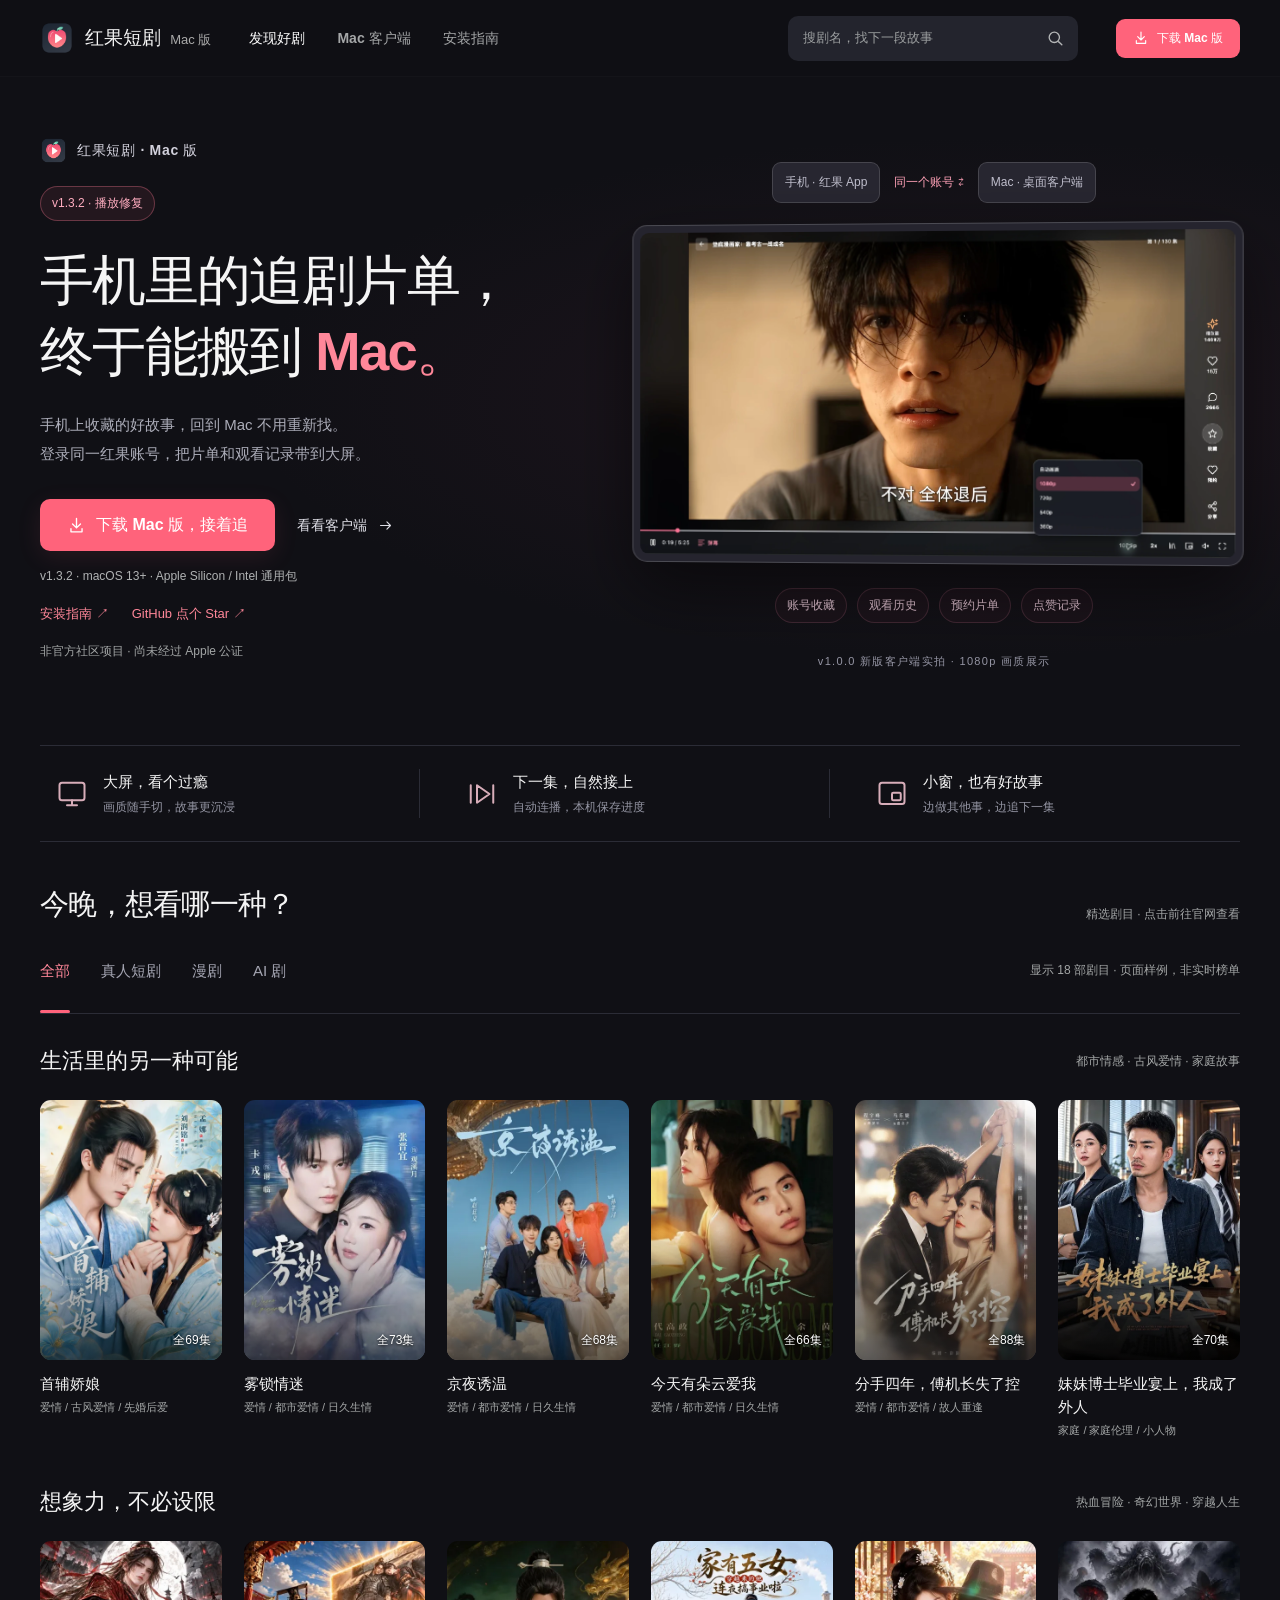
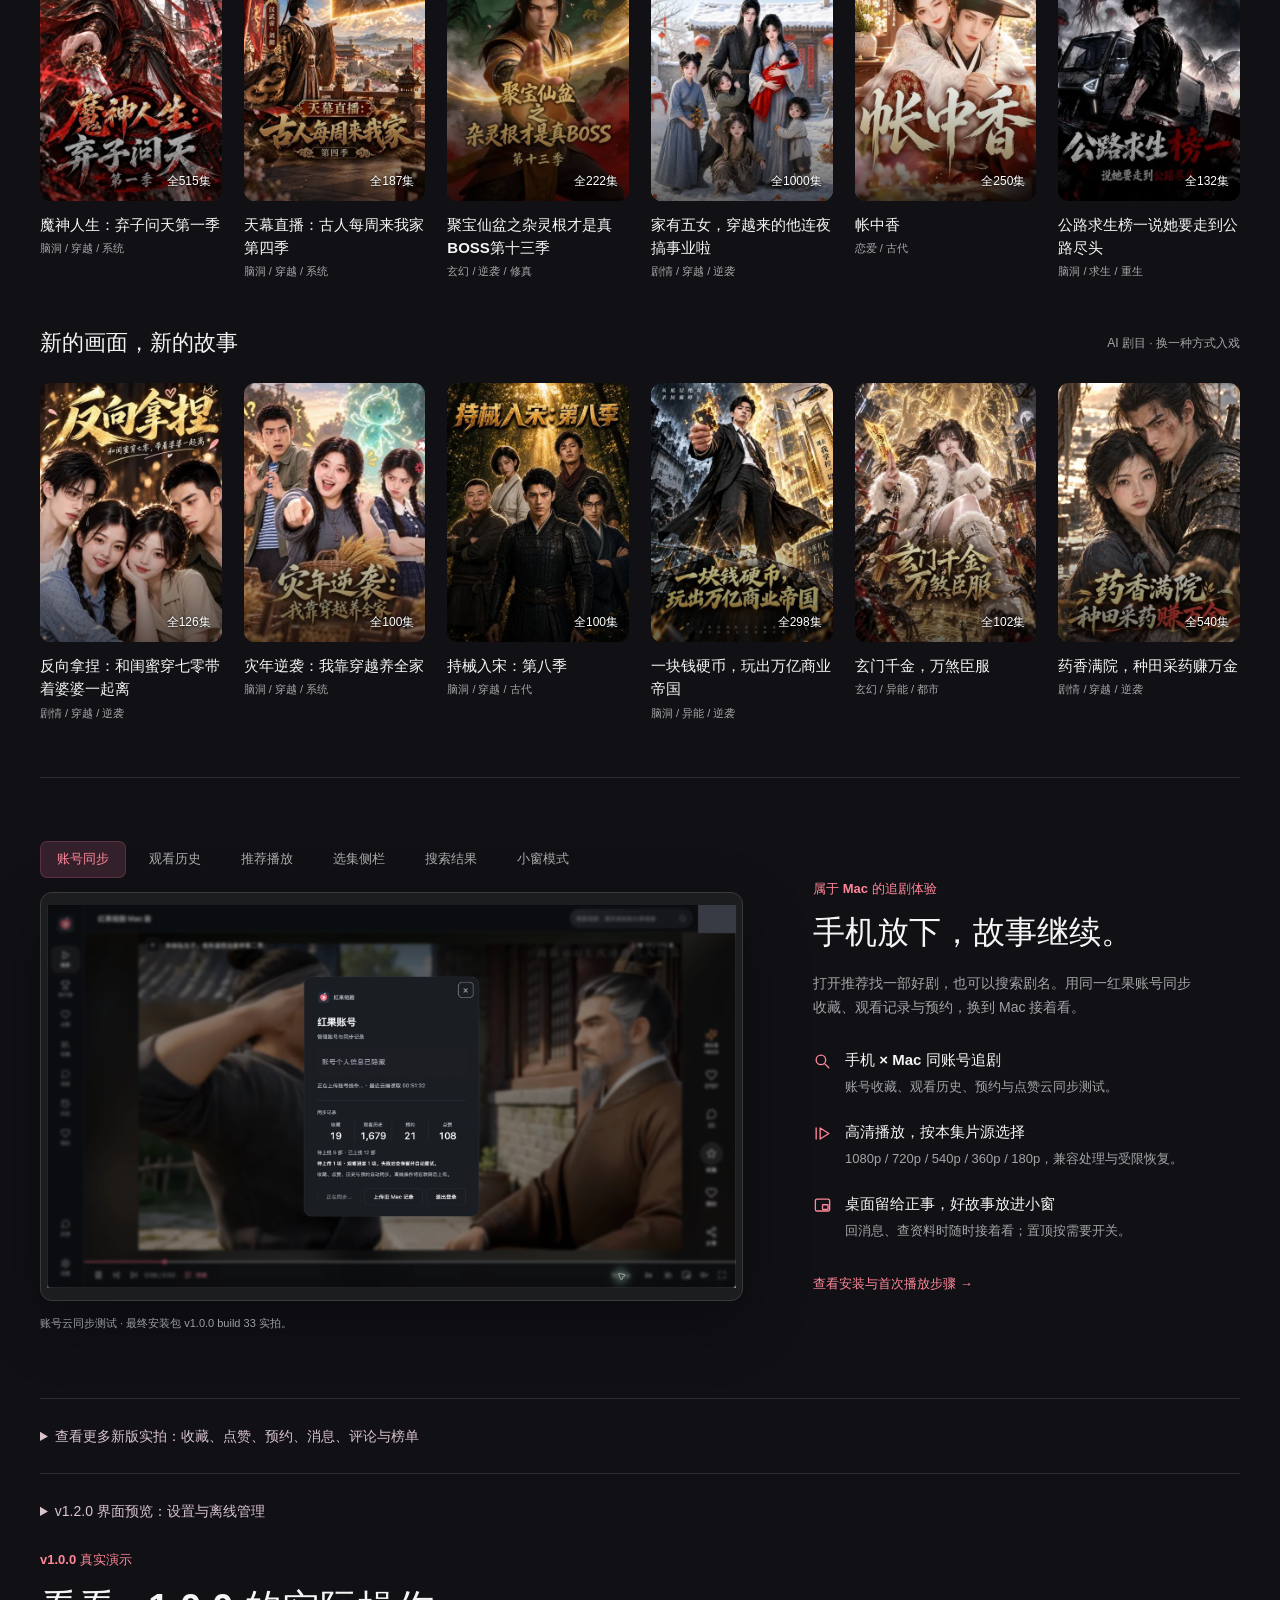
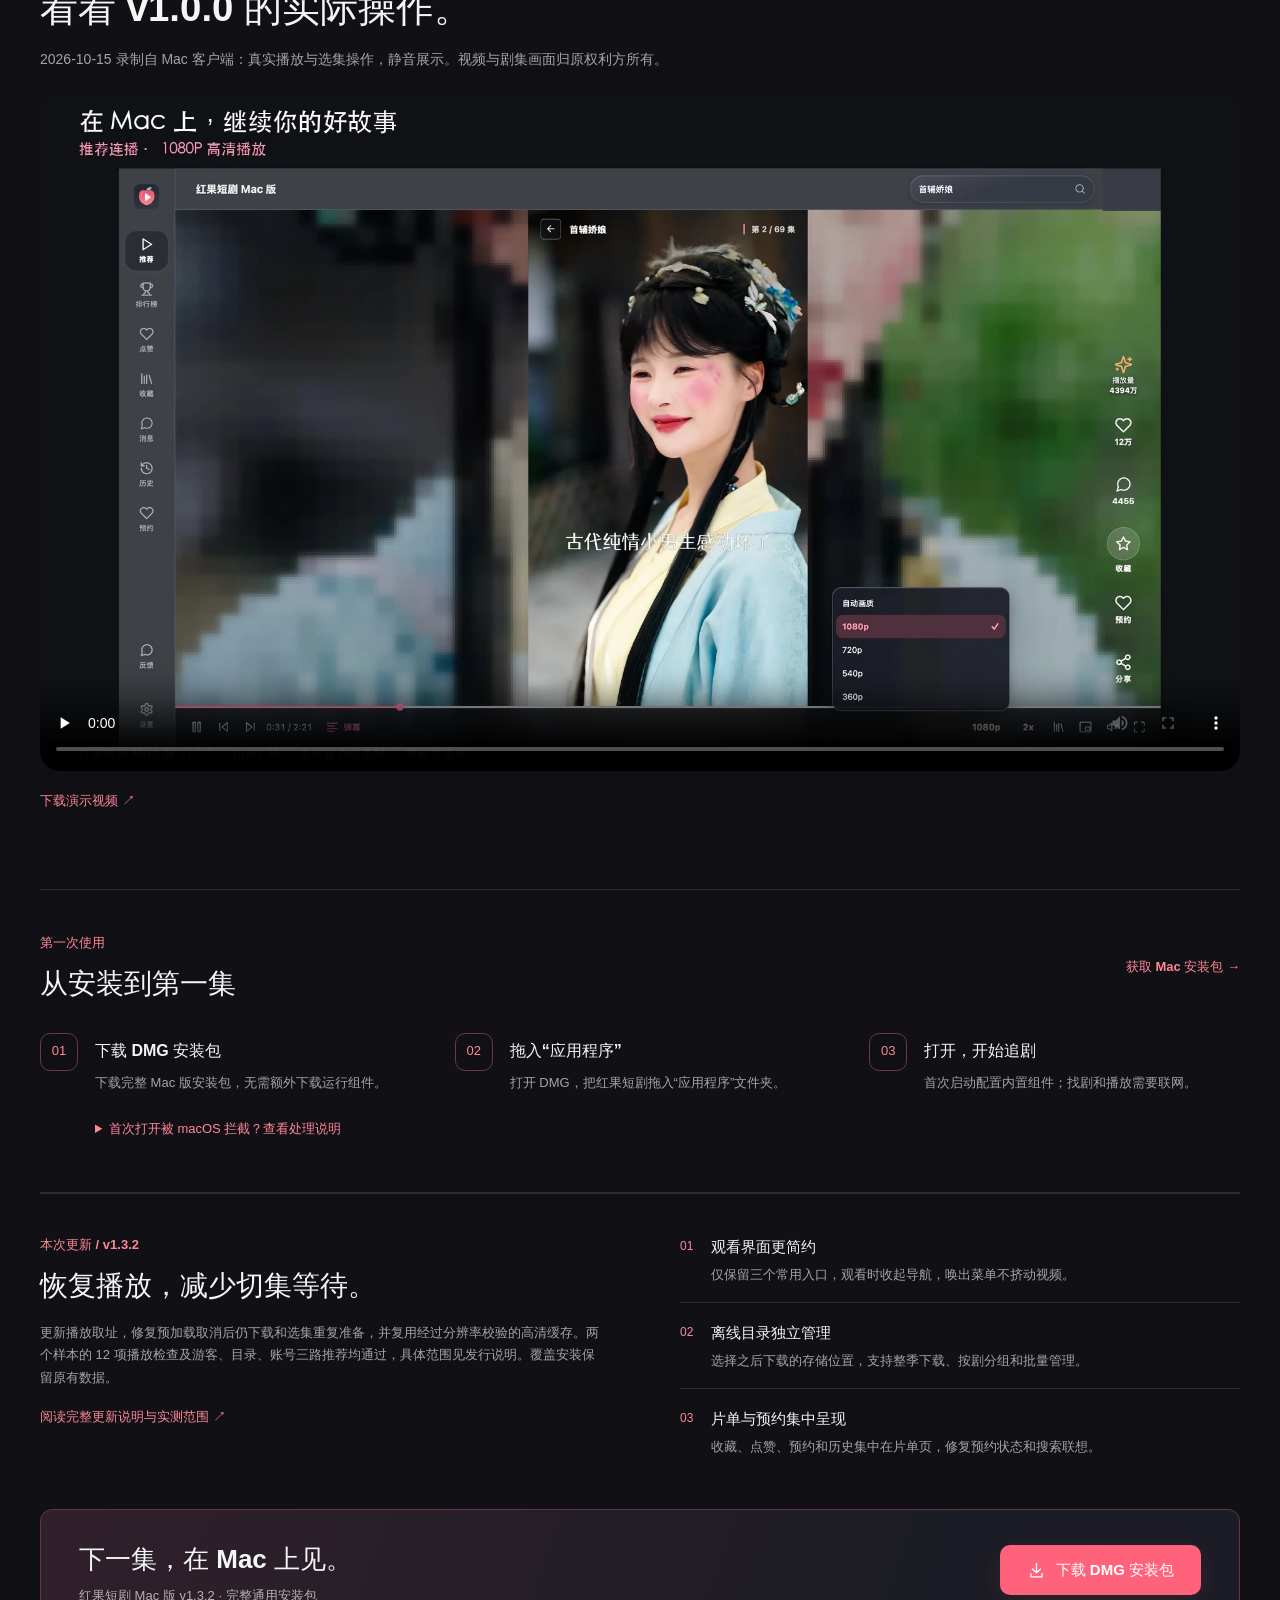
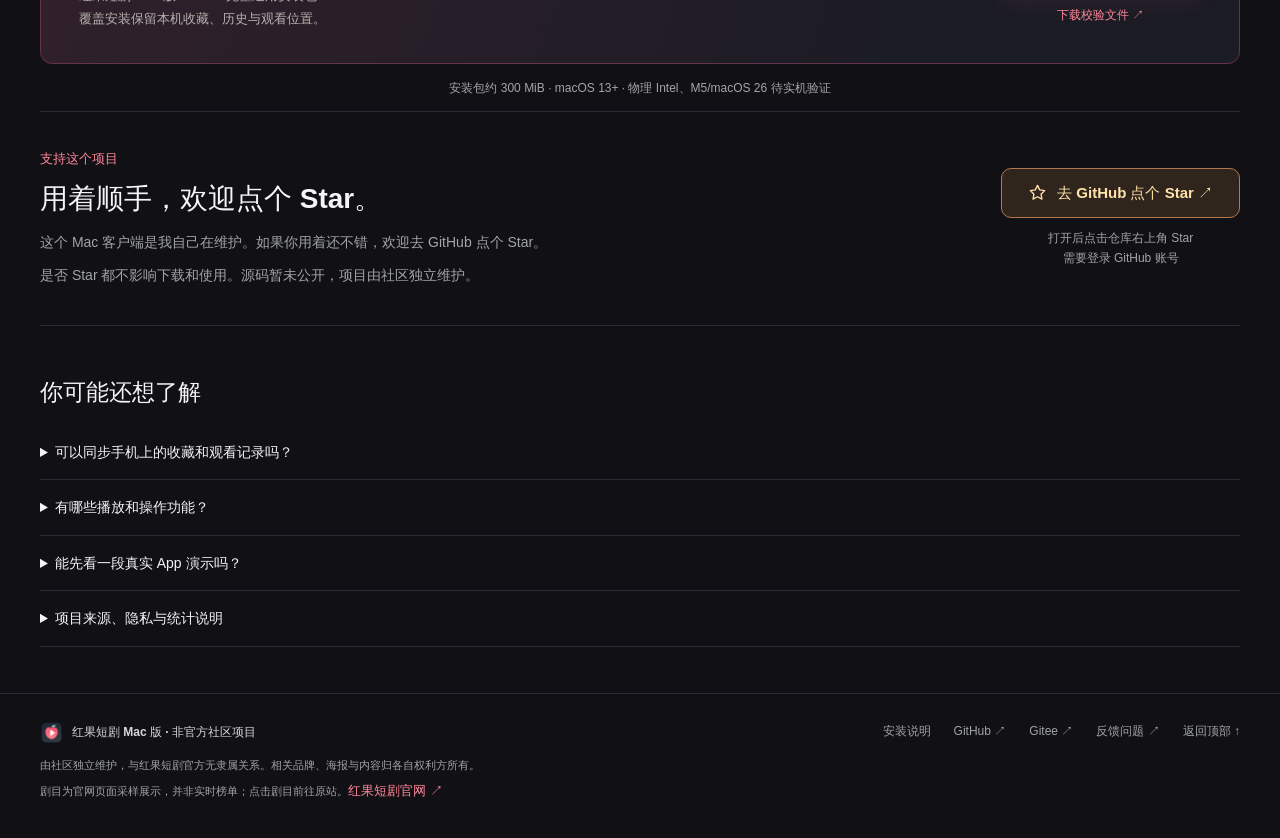
==== commit a73b85a3: "release: publish v1.3.2 playback and switching fixes" ====
--- a/docs/index.html
+++ b/docs/index.html
@@ -10,7 +10,7 @@
   <meta property="og:type" content="website">
   <meta property="og:site_name" content="红果短剧 Mac 版（非官方）">
   <meta property="og:title" content="红果短剧 Mac 版下载｜macOS 桌面客户端（非官方）">
-  <meta property="og:description" content="手机收藏的短剧，回到 Mac 不用重新找。红果短剧 Mac 版 v1.3.1，修复完整片源取址和短片段导致的播放中断，支持片单与离线下载管理。macOS 13+；非官方项目，尚未经过 Apple 公证。">
+  <meta property="og:description" content="手机收藏的短剧，回到 Mac 不用重新找。红果短剧 Mac 版 v1.3.2，恢复部分剧集播放，减少切集和画质切换等待，支持片单与离线下载管理。macOS 13+；非官方项目，尚未经过 Apple 公证。">
   <meta property="og:url" content="https://strivetolearncode.github.io/hongguo-short-drama-macos/">
   <meta property="og:image" content="https://strivetolearncode.github.io/hongguo-short-drama-macos/assets/v1.0.0-b33-social.png">
   <meta property="og:image:alt" content="红果短剧 Mac 版推荐播放界面">
@@ -28,8 +28,8 @@
     "description": "红果短剧 Mac 版，独立维护的非官方 macOS 电脑版客户端。支持红果账号登录、手机与 Mac 同账号片单云同步测试、最高 1080p 高清、倍速播放与置顶小窗；与红果短剧官方无隶属关系。",
     "applicationCategory": "MultimediaApplication",
     "operatingSystem": "macOS 13 or later",
-    "softwareVersion": "1.3.1",
-    "downloadUrl": "https://github.com/StriveToLearnCode/hongguo-short-drama-macos/releases/download/v1.3.1/HongguoMac-1.3.1-universal.dmg",
+    "softwareVersion": "1.3.2",
+    "downloadUrl": "https://github.com/StriveToLearnCode/hongguo-short-drama-macos/releases/download/v1.3.2/HongguoMac-1.3.2-universal.dmg",
     "image": "https://strivetolearncode.github.io/hongguo-short-drama-macos/assets/v1.0.0-b33-social.png"
   }
   </script>
@@ -52,7 +52,7 @@
         <button type="submit" aria-label="搜索本页短剧"><svg viewBox="0 0 24 24" fill="none" stroke="currentColor" stroke-width="1.7" stroke-linecap="round" stroke-linejoin="round" aria-hidden="true"><circle cx="10.5" cy="10.5" r="6.5"/><path d="m16 16 4 4"/></svg></button>
         <span id="search-help" class="sr-only">搜索本页展示的剧名或题材，按回车查看结果。</span>
       </form>
-      <a class="header-download" href="https://github.com/StriveToLearnCode/hongguo-short-drama-macos/releases/download/v1.3.1/HongguoMac-1.3.1-universal.dmg"><svg viewBox="0 0 24 24" fill="none" stroke="currentColor" stroke-width="1.7" stroke-linecap="round" stroke-linejoin="round" aria-hidden="true"><path d="M12 3v12m-5-5 5 5 5-5M5 16v4h14v-4"/></svg>下载 Mac 版</a>
+      <a class="header-download" href="https://github.com/StriveToLearnCode/hongguo-short-drama-macos/releases/download/v1.3.2/HongguoMac-1.3.2-universal.dmg"><svg viewBox="0 0 24 24" fill="none" stroke="currentColor" stroke-width="1.7" stroke-linecap="round" stroke-linejoin="round" aria-hidden="true"><path d="M12 3v12m-5-5 5 5 5-5M5 16v4h14v-4"/></svg>下载 Mac 版</a>
     </div>
   </header>
   <main id="main">
@@ -60,10 +60,10 @@
       <div class="wrap hero-layout">
         <div class="hero-copy">
           <div class="hero-brand"><img src="assets/icon-web.png" width="27" height="27" alt=""><span>红果短剧 · Mac 版</span></div>
-          <span class="release-pill">v1.3.1 · 播放修复</span><h1 id="hero-title">手机里的追剧片单，<span>终于能搬到 <em>Mac。</em></span></h1>
+          <span class="release-pill">v1.3.2 · 播放修复</span><h1 id="hero-title">手机里的追剧片单，<span>终于能搬到 <em>Mac。</em></span></h1>
           <p class="hero-lead">手机上收藏的好故事，回到 Mac 不用重新找。<br>登录同一红果账号，把片单和观看记录带到大屏。</p>
-          <div class="hero-actions"><a class="button button-primary" href="https://github.com/StriveToLearnCode/hongguo-short-drama-macos/releases/download/v1.3.1/HongguoMac-1.3.1-universal.dmg"><svg viewBox="0 0 24 24" fill="none" stroke="currentColor" stroke-width="1.7" stroke-linecap="round" stroke-linejoin="round" aria-hidden="true"><path d="M12 3v12m-5-5 5 5 5-5M5 16v4h14v-4"/></svg> 下载 Mac 版，接着追</a><a class="hero-guide" href="#screenshots">看看客户端 <svg viewBox="0 0 24 24" fill="none" stroke="currentColor" stroke-width="1.6" stroke-linecap="round" stroke-linejoin="round" aria-hidden="true"><path d="M5 12h14m-5-5 5 5-5 5"/></svg></a></div>
-          <p class="hero-status">v1.3.1 · macOS 13+ · Apple Silicon / Intel 通用包</p>
+          <div class="hero-actions"><a class="button button-primary" href="https://github.com/StriveToLearnCode/hongguo-short-drama-macos/releases/download/v1.3.2/HongguoMac-1.3.2-universal.dmg"><svg viewBox="0 0 24 24" fill="none" stroke="currentColor" stroke-width="1.7" stroke-linecap="round" stroke-linejoin="round" aria-hidden="true"><path d="M12 3v12m-5-5 5 5 5-5M5 16v4h14v-4"/></svg> 下载 Mac 版，接着追</a><a class="hero-guide" href="#screenshots">看看客户端 <svg viewBox="0 0 24 24" fill="none" stroke="currentColor" stroke-width="1.6" stroke-linecap="round" stroke-linejoin="round" aria-hidden="true"><path d="M5 12h14m-5-5 5 5-5 5"/></svg></a></div>
+          <p class="hero-status">v1.3.2 · macOS 13+ · Apple Silicon / Intel 通用包</p>
           <div class="hero-links"><a href="#install">安装指南 ↗</a><a href="https://github.com/StriveToLearnCode/hongguo-short-drama-macos" target="_blank" rel="noopener noreferrer" data-star-link>GitHub 点个 Star ↗</a></div>
           <p class="hero-note">非官方社区项目 · 尚未经过 Apple 公证</p>
         </div>
@@ -112,7 +112,7 @@
           <a class="drama-card" href="https://hongguoduanju.com/detail?series_id=7690865236810681369" target="_blank" rel="noopener noreferrer" data-category="ai" data-title="玄门千金，万煞臣服" data-tags="玄幻 / 异能 / 都市" aria-label="在红果官网查看玄门千金，万煞臣服"><div class="cover"><img src="assets/posters/7690865236810681369.webp" width="420" height="600" alt="玄门千金，万煞臣服" loading="lazy" decoding="async"><span class="episodes">全102集</span><span class="play-overlay"><svg viewBox="0 0 24 24" fill="currentColor" aria-hidden="true"><path d="m8 5 12 7-12 7z"/></svg></span></div><h4>玄门千金，万煞臣服</h4><p>玄幻 / 异能 / 都市</p></a>
           <a class="drama-card" href="https://hongguoduanju.com/detail?series_id=7687159019349232702" target="_blank" rel="noopener noreferrer" data-category="ai" data-title="药香满院，种田采药赚万金" data-tags="剧情 / 穿越 / 逆袭" aria-label="在红果官网查看药香满院，种田采药赚万金"><div class="cover"><img src="assets/posters/7687159019349232702.webp" width="420" height="600" alt="药香满院，种田采药赚万金" loading="lazy" decoding="async"><span class="episodes">全540集</span><span class="play-overlay"><svg viewBox="0 0 24 24" fill="currentColor" aria-hidden="true"><path d="m8 5 12 7-12 7z"/></svg></span></div><h4>药香满院，种田采药赚万金</h4><p>剧情 / 穿越 / 逆袭</p></a>
         </div></section>
-      <div class="empty-state" id="empty-state" hidden><h3>本页没有匹配的剧目</h3><p>这里仅搜索页面展示的剧目样例。更多内容可以在 Mac 应用内搜索，结果以实际返回为准。</p><a class="button button-primary" href="https://github.com/StriveToLearnCode/hongguo-short-drama-macos/releases/download/v1.3.1/HongguoMac-1.3.1-universal.dmg">下载 Mac 版，继续找剧 <svg viewBox="0 0 24 24" fill="none" stroke="currentColor" stroke-width="1.7" stroke-linecap="round" stroke-linejoin="round" aria-hidden="true"><path d="M12 3v12m-5-5 5 5 5-5M5 16v4h14v-4"/></svg></a><div><button class="clear-search" type="button" data-clear-search>清除搜索，查看全部</button></div></div>
+      <div class="empty-state" id="empty-state" hidden><h3>本页没有匹配的剧目</h3><p>这里仅搜索页面展示的剧目样例。更多内容可以在 Mac 应用内搜索，结果以实际返回为准。</p><a class="button button-primary" href="https://github.com/StriveToLearnCode/hongguo-short-drama-macos/releases/download/v1.3.2/HongguoMac-1.3.2-universal.dmg">下载 Mac 版，继续找剧 <svg viewBox="0 0 24 24" fill="none" stroke="currentColor" stroke-width="1.7" stroke-linecap="round" stroke-linejoin="round" aria-hidden="true"><path d="M12 3v12m-5-5 5 5 5-5M5 16v4h14v-4"/></svg></a><div><button class="clear-search" type="button" data-clear-search>清除搜索，查看全部</button></div></div>
       <noscript><p class="section-copy">启用 JavaScript 可使用本页搜索、分类筛选和截图切换。下载安装包和剧目链接仍可直接使用。</p></noscript>
     </section>
 
@@ -174,12 +174,12 @@
     </section>
 
     <section class="wrap release-section" id="release" aria-labelledby="release-title">
-      <div><p class="eyebrow">本次更新 / v1.3.1</p><h2 id="release-title">修复播放中断，接着看完整一集。</h2><p>修复完整片源取址和短片段误缓存，改善播放中断后的重试，并修复更新退出等待。两个样本的 12 项播放检查通过；账号推荐尚未完成本次实测，具体范围见发行说明。覆盖安装保留原有数据。</p><a class="text-link" href="https://github.com/StriveToLearnCode/hongguo-short-drama-macos/releases/tag/v1.3.1" target="_blank" rel="noopener noreferrer">阅读完整更新说明与实测范围 ↗</a></div>
+      <div><p class="eyebrow">本次更新 / v1.3.2</p><h2 id="release-title">恢复播放，减少切集等待。</h2><p>更新播放取址，修复预加载取消后仍下载和选集重复准备，并复用经过分辨率校验的高清缓存。两个样本的 12 项播放检查及游客、目录、账号三路推荐均通过，具体范围见发行说明。覆盖安装保留原有数据。</p><a class="text-link" href="https://github.com/StriveToLearnCode/hongguo-short-drama-macos/releases/tag/v1.3.2" target="_blank" rel="noopener noreferrer">阅读完整更新说明与实测范围 ↗</a></div>
       <ul class="release-points"><li><span>01</span><div><h3>观看界面更简约</h3><p>仅保留三个常用入口，观看时收起导航，唤出菜单不挤动视频。</p></div></li><li><span>02</span><div><h3>离线目录独立管理</h3><p>选择之后下载的存储位置，支持整季下载、按剧分组和批量管理。</p></div></li><li><span>03</span><div><h3>片单与预约集中呈现</h3><p>收藏、点赞、预约和历史集中在片单页，修复预约状态和搜索联想。</p></div></li></ul>
     </section>
 
     <section class="wrap download-section" id="download" aria-labelledby="download-title">
-      <div><h2 id="download-title">下一集，在 Mac 上见。</h2><p>红果短剧 Mac 版 v1.3.1 · 完整通用安装包</p><p>覆盖安装保留本机收藏、历史与观看位置。</p></div><div class="download-actions"><a class="button button-primary" href="https://github.com/StriveToLearnCode/hongguo-short-drama-macos/releases/download/v1.3.1/HongguoMac-1.3.1-universal.dmg"><svg viewBox="0 0 24 24" fill="none" stroke="currentColor" stroke-width="1.7" stroke-linecap="round" stroke-linejoin="round" aria-hidden="true"><path d="M12 3v12m-5-5 5 5 5-5M5 16v4h14v-4"/></svg> 下载 DMG 安装包</a><a href="https://github.com/StriveToLearnCode/hongguo-short-drama-macos/releases/download/v1.3.1/SHA256SUMS.txt">下载校验文件 ↗</a></div>
+      <div><h2 id="download-title">下一集，在 Mac 上见。</h2><p>红果短剧 Mac 版 v1.3.2 · 完整通用安装包</p><p>覆盖安装保留本机收藏、历史与观看位置。</p></div><div class="download-actions"><a class="button button-primary" href="https://github.com/StriveToLearnCode/hongguo-short-drama-macos/releases/download/v1.3.2/HongguoMac-1.3.2-universal.dmg"><svg viewBox="0 0 24 24" fill="none" stroke="currentColor" stroke-width="1.7" stroke-linecap="round" stroke-linejoin="round" aria-hidden="true"><path d="M12 3v12m-5-5 5 5 5-5M5 16v4h14v-4"/></svg> 下载 DMG 安装包</a><a href="https://github.com/StriveToLearnCode/hongguo-short-drama-macos/releases/download/v1.3.2/SHA256SUMS.txt">下载校验文件 ↗</a></div>
     </section>
     <p class="wrap download-facts">安装包约 300 MiB · macOS 13+ · 物理 Intel、M5/macOS 26 待实机验证</p>
 
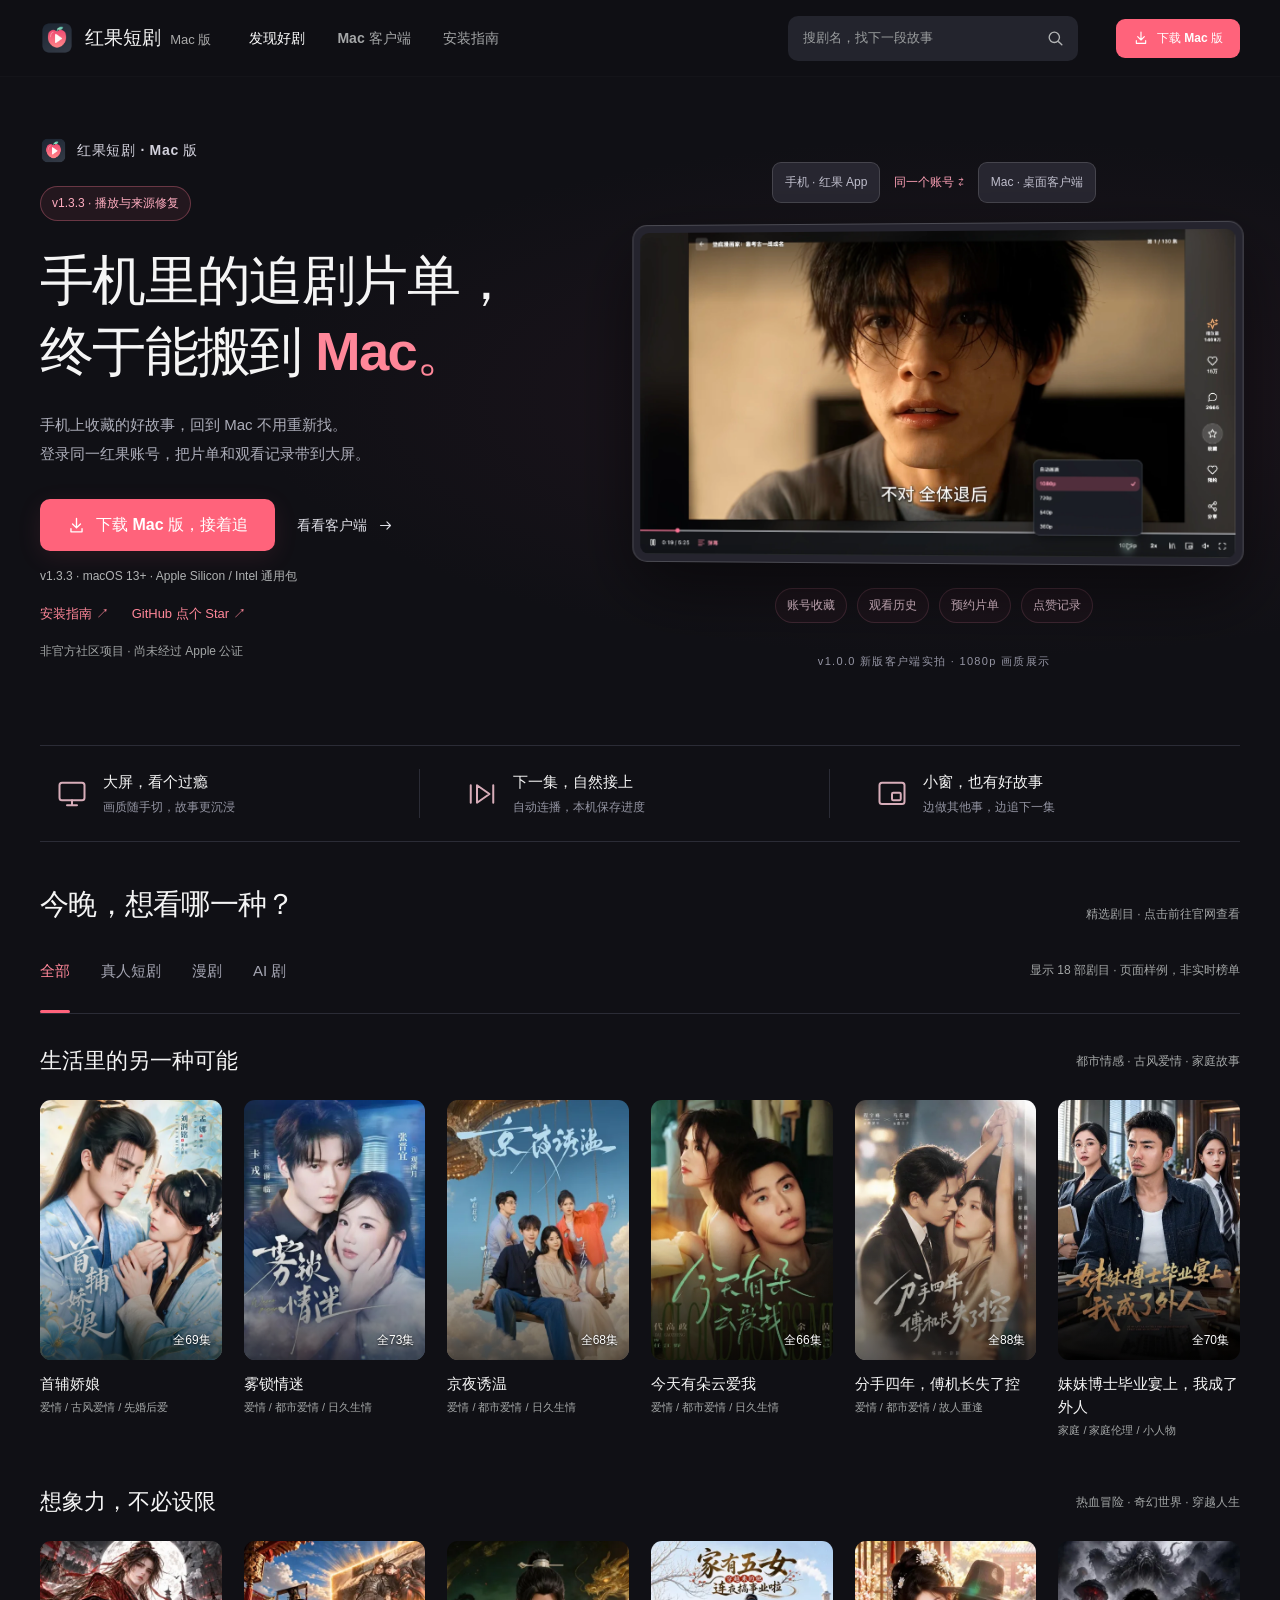
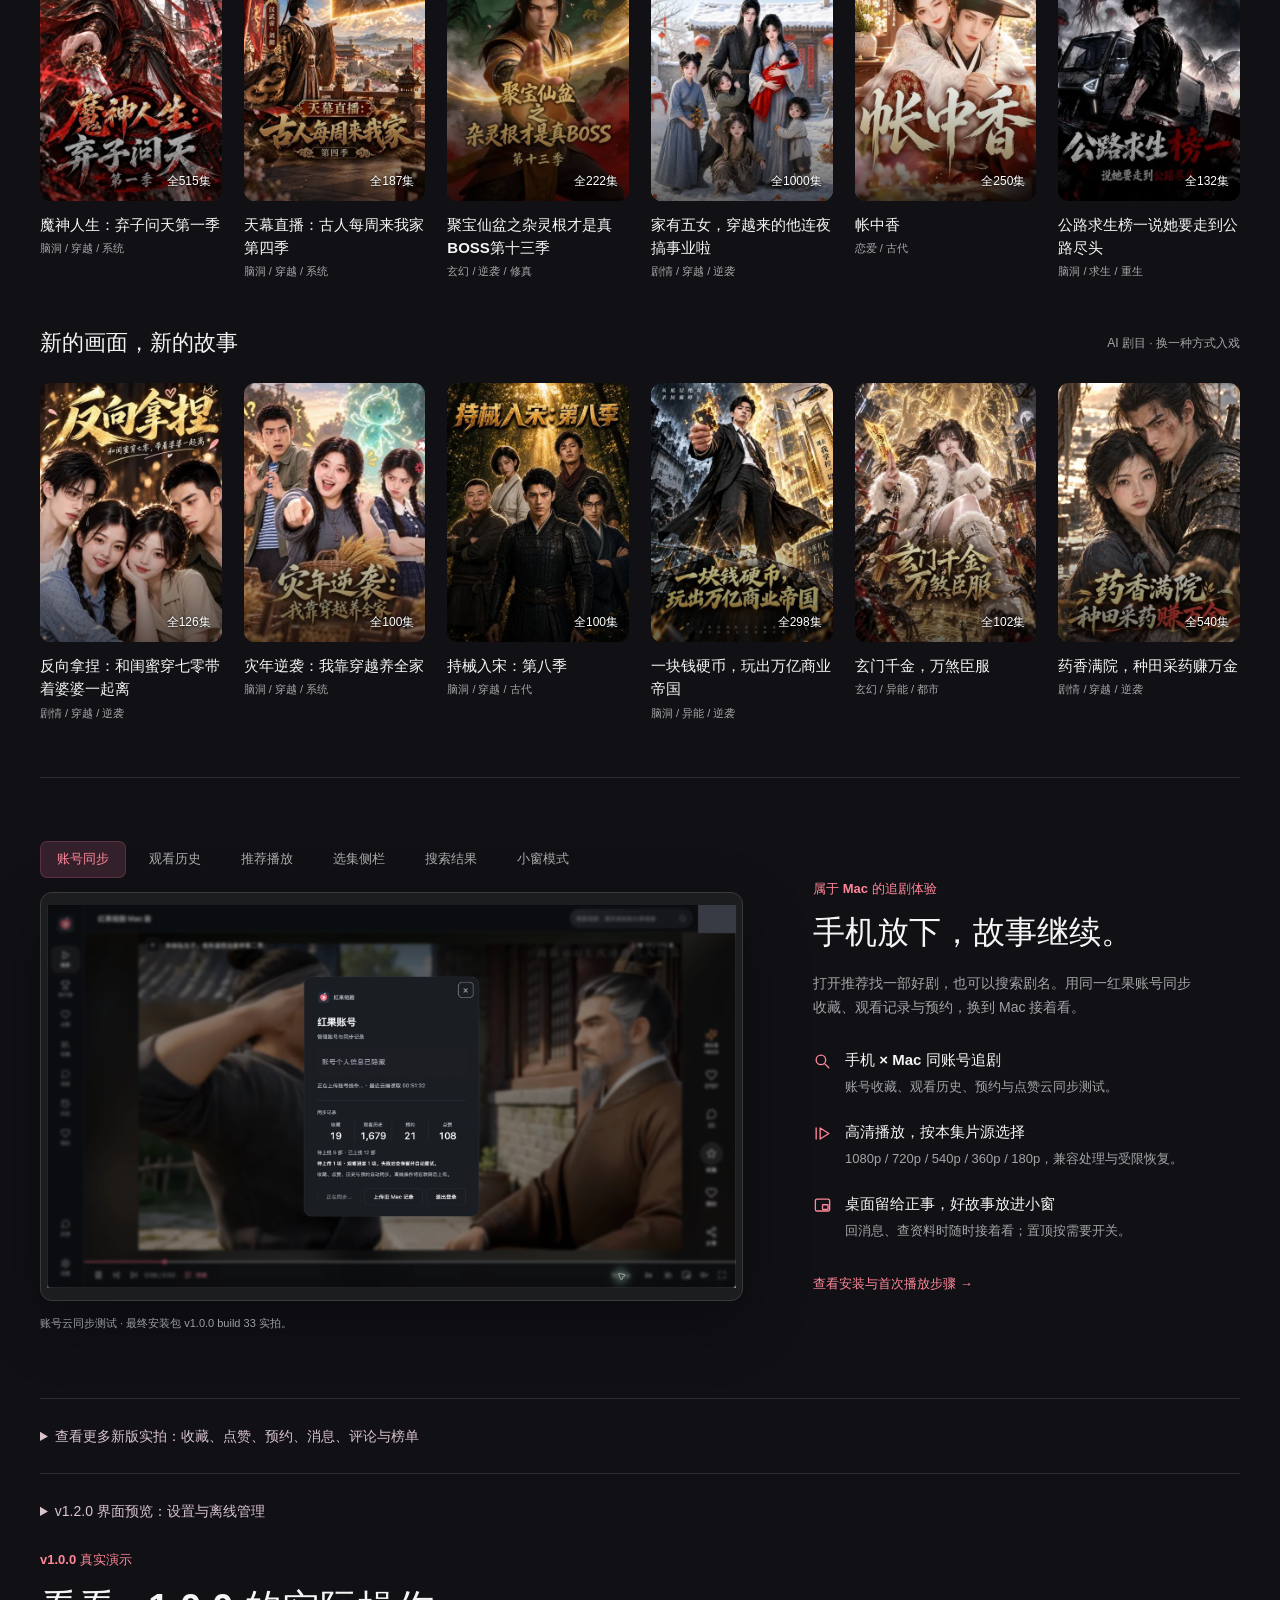
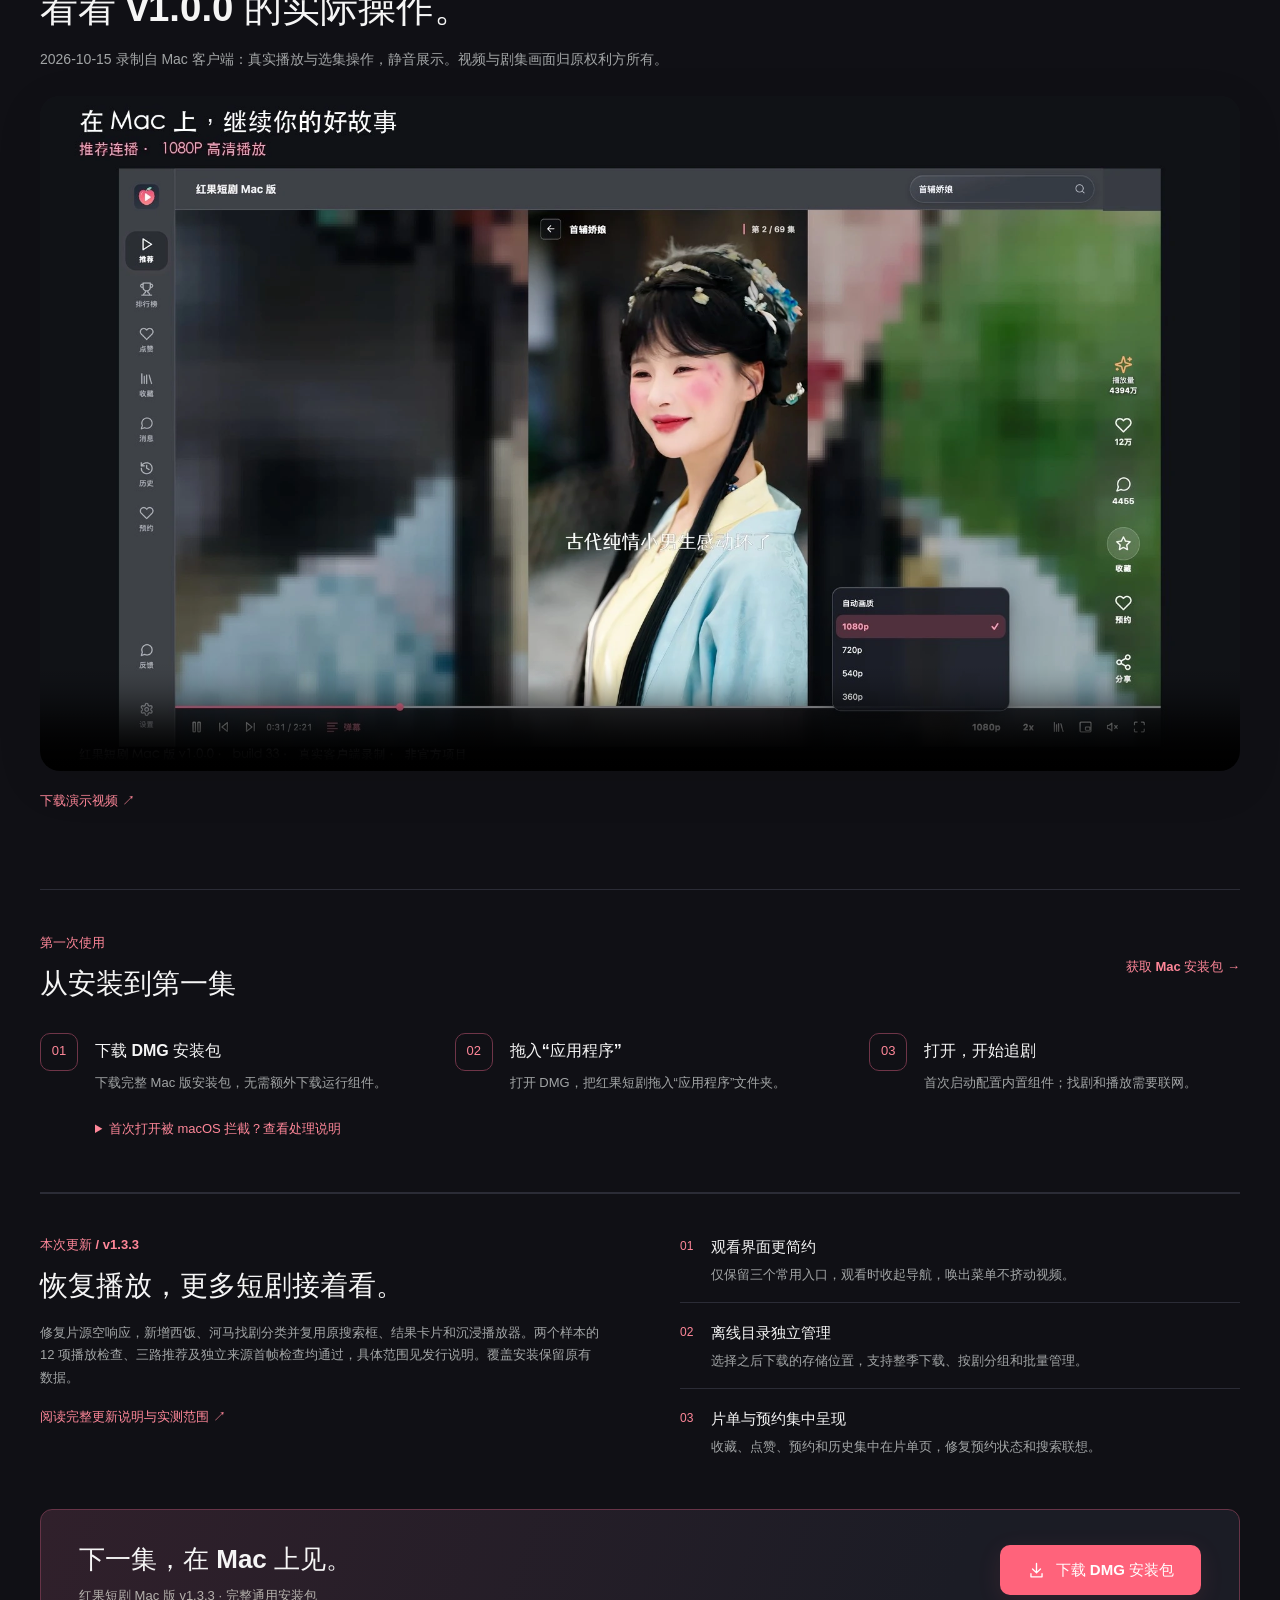
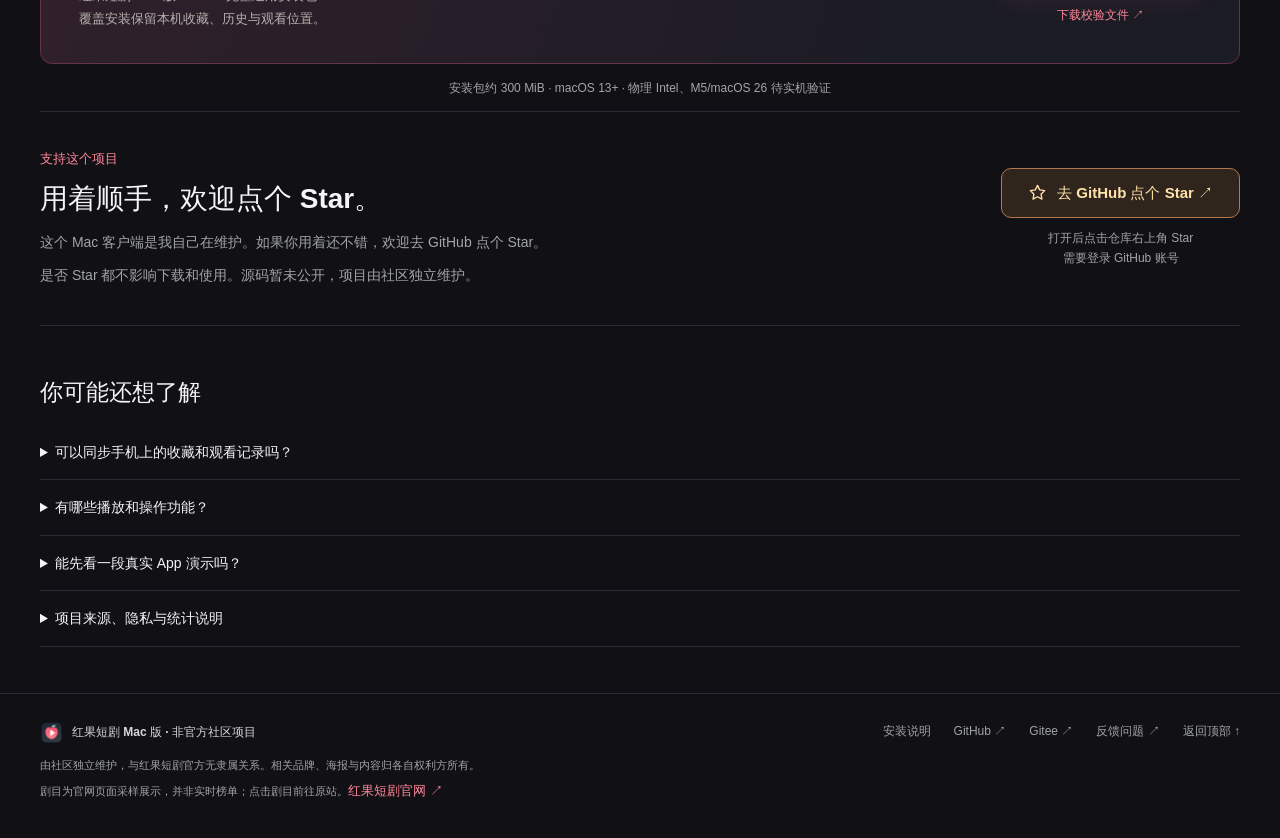
==== commit 65a8f29c: "site: publish v1.3.3 download page" ====
--- a/docs/index.html
+++ b/docs/index.html
@@ -10,7 +10,7 @@
   <meta property="og:type" content="website">
   <meta property="og:site_name" content="红果短剧 Mac 版（非官方）">
   <meta property="og:title" content="红果短剧 Mac 版下载｜macOS 桌面客户端（非官方）">
-  <meta property="og:description" content="手机收藏的短剧，回到 Mac 不用重新找。红果短剧 Mac 版 v1.3.2，恢复部分剧集播放，减少切集和画质切换等待，支持片单与离线下载管理。macOS 13+；非官方项目，尚未经过 Apple 公证。">
+  <meta property="og:description" content="手机收藏的短剧，回到 Mac 不用重新找。红果短剧 Mac 版 v1.3.3，修复片源空响应并接入更多短剧来源，支持片单与离线下载管理。macOS 13+；非官方项目，尚未经过 Apple 公证。">
   <meta property="og:url" content="https://strivetolearncode.github.io/hongguo-short-drama-macos/">
   <meta property="og:image" content="https://strivetolearncode.github.io/hongguo-short-drama-macos/assets/v1.0.0-b33-social.png">
   <meta property="og:image:alt" content="红果短剧 Mac 版推荐播放界面">
@@ -28,8 +28,8 @@
     "description": "红果短剧 Mac 版，独立维护的非官方 macOS 电脑版客户端。支持红果账号登录、手机与 Mac 同账号片单云同步测试、最高 1080p 高清、倍速播放与置顶小窗；与红果短剧官方无隶属关系。",
     "applicationCategory": "MultimediaApplication",
     "operatingSystem": "macOS 13 or later",
-    "softwareVersion": "1.3.2",
-    "downloadUrl": "https://github.com/StriveToLearnCode/hongguo-short-drama-macos/releases/download/v1.3.2/HongguoMac-1.3.2-universal.dmg",
+    "softwareVersion": "1.3.3",
+    "downloadUrl": "https://github.com/StriveToLearnCode/hongguo-short-drama-macos/releases/download/v1.3.3/HongguoMac-1.3.3-universal.dmg",
     "image": "https://strivetolearncode.github.io/hongguo-short-drama-macos/assets/v1.0.0-b33-social.png"
   }
   </script>
@@ -52,7 +52,7 @@
         <button type="submit" aria-label="搜索本页短剧"><svg viewBox="0 0 24 24" fill="none" stroke="currentColor" stroke-width="1.7" stroke-linecap="round" stroke-linejoin="round" aria-hidden="true"><circle cx="10.5" cy="10.5" r="6.5"/><path d="m16 16 4 4"/></svg></button>
         <span id="search-help" class="sr-only">搜索本页展示的剧名或题材，按回车查看结果。</span>
       </form>
-      <a class="header-download" href="https://github.com/StriveToLearnCode/hongguo-short-drama-macos/releases/download/v1.3.2/HongguoMac-1.3.2-universal.dmg"><svg viewBox="0 0 24 24" fill="none" stroke="currentColor" stroke-width="1.7" stroke-linecap="round" stroke-linejoin="round" aria-hidden="true"><path d="M12 3v12m-5-5 5 5 5-5M5 16v4h14v-4"/></svg>下载 Mac 版</a>
+      <a class="header-download" href="https://github.com/StriveToLearnCode/hongguo-short-drama-macos/releases/download/v1.3.3/HongguoMac-1.3.3-universal.dmg"><svg viewBox="0 0 24 24" fill="none" stroke="currentColor" stroke-width="1.7" stroke-linecap="round" stroke-linejoin="round" aria-hidden="true"><path d="M12 3v12m-5-5 5 5 5-5M5 16v4h14v-4"/></svg>下载 Mac 版</a>
     </div>
   </header>
   <main id="main">
@@ -60,10 +60,10 @@
       <div class="wrap hero-layout">
         <div class="hero-copy">
           <div class="hero-brand"><img src="assets/icon-web.png" width="27" height="27" alt=""><span>红果短剧 · Mac 版</span></div>
-          <span class="release-pill">v1.3.2 · 播放修复</span><h1 id="hero-title">手机里的追剧片单，<span>终于能搬到 <em>Mac。</em></span></h1>
+          <span class="release-pill">v1.3.3 · 播放与来源修复</span><h1 id="hero-title">手机里的追剧片单，<span>终于能搬到 <em>Mac。</em></span></h1>
           <p class="hero-lead">手机上收藏的好故事，回到 Mac 不用重新找。<br>登录同一红果账号，把片单和观看记录带到大屏。</p>
-          <div class="hero-actions"><a class="button button-primary" href="https://github.com/StriveToLearnCode/hongguo-short-drama-macos/releases/download/v1.3.2/HongguoMac-1.3.2-universal.dmg"><svg viewBox="0 0 24 24" fill="none" stroke="currentColor" stroke-width="1.7" stroke-linecap="round" stroke-linejoin="round" aria-hidden="true"><path d="M12 3v12m-5-5 5 5 5-5M5 16v4h14v-4"/></svg> 下载 Mac 版，接着追</a><a class="hero-guide" href="#screenshots">看看客户端 <svg viewBox="0 0 24 24" fill="none" stroke="currentColor" stroke-width="1.6" stroke-linecap="round" stroke-linejoin="round" aria-hidden="true"><path d="M5 12h14m-5-5 5 5-5 5"/></svg></a></div>
-          <p class="hero-status">v1.3.2 · macOS 13+ · Apple Silicon / Intel 通用包</p>
+          <div class="hero-actions"><a class="button button-primary" href="https://github.com/StriveToLearnCode/hongguo-short-drama-macos/releases/download/v1.3.3/HongguoMac-1.3.3-universal.dmg"><svg viewBox="0 0 24 24" fill="none" stroke="currentColor" stroke-width="1.7" stroke-linecap="round" stroke-linejoin="round" aria-hidden="true"><path d="M12 3v12m-5-5 5 5 5-5M5 16v4h14v-4"/></svg> 下载 Mac 版，接着追</a><a class="hero-guide" href="#screenshots">看看客户端 <svg viewBox="0 0 24 24" fill="none" stroke="currentColor" stroke-width="1.6" stroke-linecap="round" stroke-linejoin="round" aria-hidden="true"><path d="M5 12h14m-5-5 5 5-5 5"/></svg></a></div>
+          <p class="hero-status">v1.3.3 · macOS 13+ · Apple Silicon / Intel 通用包</p>
           <div class="hero-links"><a href="#install">安装指南 ↗</a><a href="https://github.com/StriveToLearnCode/hongguo-short-drama-macos" target="_blank" rel="noopener noreferrer" data-star-link>GitHub 点个 Star ↗</a></div>
           <p class="hero-note">非官方社区项目 · 尚未经过 Apple 公证</p>
         </div>
@@ -112,7 +112,7 @@
           <a class="drama-card" href="https://hongguoduanju.com/detail?series_id=7690865236810681369" target="_blank" rel="noopener noreferrer" data-category="ai" data-title="玄门千金，万煞臣服" data-tags="玄幻 / 异能 / 都市" aria-label="在红果官网查看玄门千金，万煞臣服"><div class="cover"><img src="assets/posters/7690865236810681369.webp" width="420" height="600" alt="玄门千金，万煞臣服" loading="lazy" decoding="async"><span class="episodes">全102集</span><span class="play-overlay"><svg viewBox="0 0 24 24" fill="currentColor" aria-hidden="true"><path d="m8 5 12 7-12 7z"/></svg></span></div><h4>玄门千金，万煞臣服</h4><p>玄幻 / 异能 / 都市</p></a>
           <a class="drama-card" href="https://hongguoduanju.com/detail?series_id=7687159019349232702" target="_blank" rel="noopener noreferrer" data-category="ai" data-title="药香满院，种田采药赚万金" data-tags="剧情 / 穿越 / 逆袭" aria-label="在红果官网查看药香满院，种田采药赚万金"><div class="cover"><img src="assets/posters/7687159019349232702.webp" width="420" height="600" alt="药香满院，种田采药赚万金" loading="lazy" decoding="async"><span class="episodes">全540集</span><span class="play-overlay"><svg viewBox="0 0 24 24" fill="currentColor" aria-hidden="true"><path d="m8 5 12 7-12 7z"/></svg></span></div><h4>药香满院，种田采药赚万金</h4><p>剧情 / 穿越 / 逆袭</p></a>
         </div></section>
-      <div class="empty-state" id="empty-state" hidden><h3>本页没有匹配的剧目</h3><p>这里仅搜索页面展示的剧目样例。更多内容可以在 Mac 应用内搜索，结果以实际返回为准。</p><a class="button button-primary" href="https://github.com/StriveToLearnCode/hongguo-short-drama-macos/releases/download/v1.3.2/HongguoMac-1.3.2-universal.dmg">下载 Mac 版，继续找剧 <svg viewBox="0 0 24 24" fill="none" stroke="currentColor" stroke-width="1.7" stroke-linecap="round" stroke-linejoin="round" aria-hidden="true"><path d="M12 3v12m-5-5 5 5 5-5M5 16v4h14v-4"/></svg></a><div><button class="clear-search" type="button" data-clear-search>清除搜索，查看全部</button></div></div>
+      <div class="empty-state" id="empty-state" hidden><h3>本页没有匹配的剧目</h3><p>这里仅搜索页面展示的剧目样例。更多内容可以在 Mac 应用内搜索，结果以实际返回为准。</p><a class="button button-primary" href="https://github.com/StriveToLearnCode/hongguo-short-drama-macos/releases/download/v1.3.3/HongguoMac-1.3.3-universal.dmg">下载 Mac 版，继续找剧 <svg viewBox="0 0 24 24" fill="none" stroke="currentColor" stroke-width="1.7" stroke-linecap="round" stroke-linejoin="round" aria-hidden="true"><path d="M12 3v12m-5-5 5 5 5-5M5 16v4h14v-4"/></svg></a><div><button class="clear-search" type="button" data-clear-search>清除搜索，查看全部</button></div></div>
       <noscript><p class="section-copy">启用 JavaScript 可使用本页搜索、分类筛选和截图切换。下载安装包和剧目链接仍可直接使用。</p></noscript>
     </section>
 
@@ -174,12 +174,12 @@
     </section>
 
     <section class="wrap release-section" id="release" aria-labelledby="release-title">
-      <div><p class="eyebrow">本次更新 / v1.3.2</p><h2 id="release-title">恢复播放，减少切集等待。</h2><p>更新播放取址，修复预加载取消后仍下载和选集重复准备，并复用经过分辨率校验的高清缓存。两个样本的 12 项播放检查及游客、目录、账号三路推荐均通过，具体范围见发行说明。覆盖安装保留原有数据。</p><a class="text-link" href="https://github.com/StriveToLearnCode/hongguo-short-drama-macos/releases/tag/v1.3.2" target="_blank" rel="noopener noreferrer">阅读完整更新说明与实测范围 ↗</a></div>
+      <div><p class="eyebrow">本次更新 / v1.3.3</p><h2 id="release-title">恢复播放，更多短剧接着看。</h2><p>修复片源空响应，新增西饭、河马找剧分类并复用原搜索框、结果卡片和沉浸播放器。两个样本的 12 项播放检查、三路推荐及独立来源首帧检查均通过，具体范围见发行说明。覆盖安装保留原有数据。</p><a class="text-link" href="https://github.com/StriveToLearnCode/hongguo-short-drama-macos/releases/tag/v1.3.3" target="_blank" rel="noopener noreferrer">阅读完整更新说明与实测范围 ↗</a></div>
       <ul class="release-points"><li><span>01</span><div><h3>观看界面更简约</h3><p>仅保留三个常用入口，观看时收起导航，唤出菜单不挤动视频。</p></div></li><li><span>02</span><div><h3>离线目录独立管理</h3><p>选择之后下载的存储位置，支持整季下载、按剧分组和批量管理。</p></div></li><li><span>03</span><div><h3>片单与预约集中呈现</h3><p>收藏、点赞、预约和历史集中在片单页，修复预约状态和搜索联想。</p></div></li></ul>
     </section>
 
     <section class="wrap download-section" id="download" aria-labelledby="download-title">
-      <div><h2 id="download-title">下一集，在 Mac 上见。</h2><p>红果短剧 Mac 版 v1.3.2 · 完整通用安装包</p><p>覆盖安装保留本机收藏、历史与观看位置。</p></div><div class="download-actions"><a class="button button-primary" href="https://github.com/StriveToLearnCode/hongguo-short-drama-macos/releases/download/v1.3.2/HongguoMac-1.3.2-universal.dmg"><svg viewBox="0 0 24 24" fill="none" stroke="currentColor" stroke-width="1.7" stroke-linecap="round" stroke-linejoin="round" aria-hidden="true"><path d="M12 3v12m-5-5 5 5 5-5M5 16v4h14v-4"/></svg> 下载 DMG 安装包</a><a href="https://github.com/StriveToLearnCode/hongguo-short-drama-macos/releases/download/v1.3.2/SHA256SUMS.txt">下载校验文件 ↗</a></div>
+      <div><h2 id="download-title">下一集，在 Mac 上见。</h2><p>红果短剧 Mac 版 v1.3.3 · 完整通用安装包</p><p>覆盖安装保留本机收藏、历史与观看位置。</p></div><div class="download-actions"><a class="button button-primary" href="https://github.com/StriveToLearnCode/hongguo-short-drama-macos/releases/download/v1.3.3/HongguoMac-1.3.3-universal.dmg"><svg viewBox="0 0 24 24" fill="none" stroke="currentColor" stroke-width="1.7" stroke-linecap="round" stroke-linejoin="round" aria-hidden="true"><path d="M12 3v12m-5-5 5 5 5-5M5 16v4h14v-4"/></svg> 下载 DMG 安装包</a><a href="https://github.com/StriveToLearnCode/hongguo-short-drama-macos/releases/download/v1.3.3/SHA256SUMS.txt">下载校验文件 ↗</a></div>
     </section>
     <p class="wrap download-facts">安装包约 300 MiB · macOS 13+ · 物理 Intel、M5/macOS 26 待实机验证</p>
 
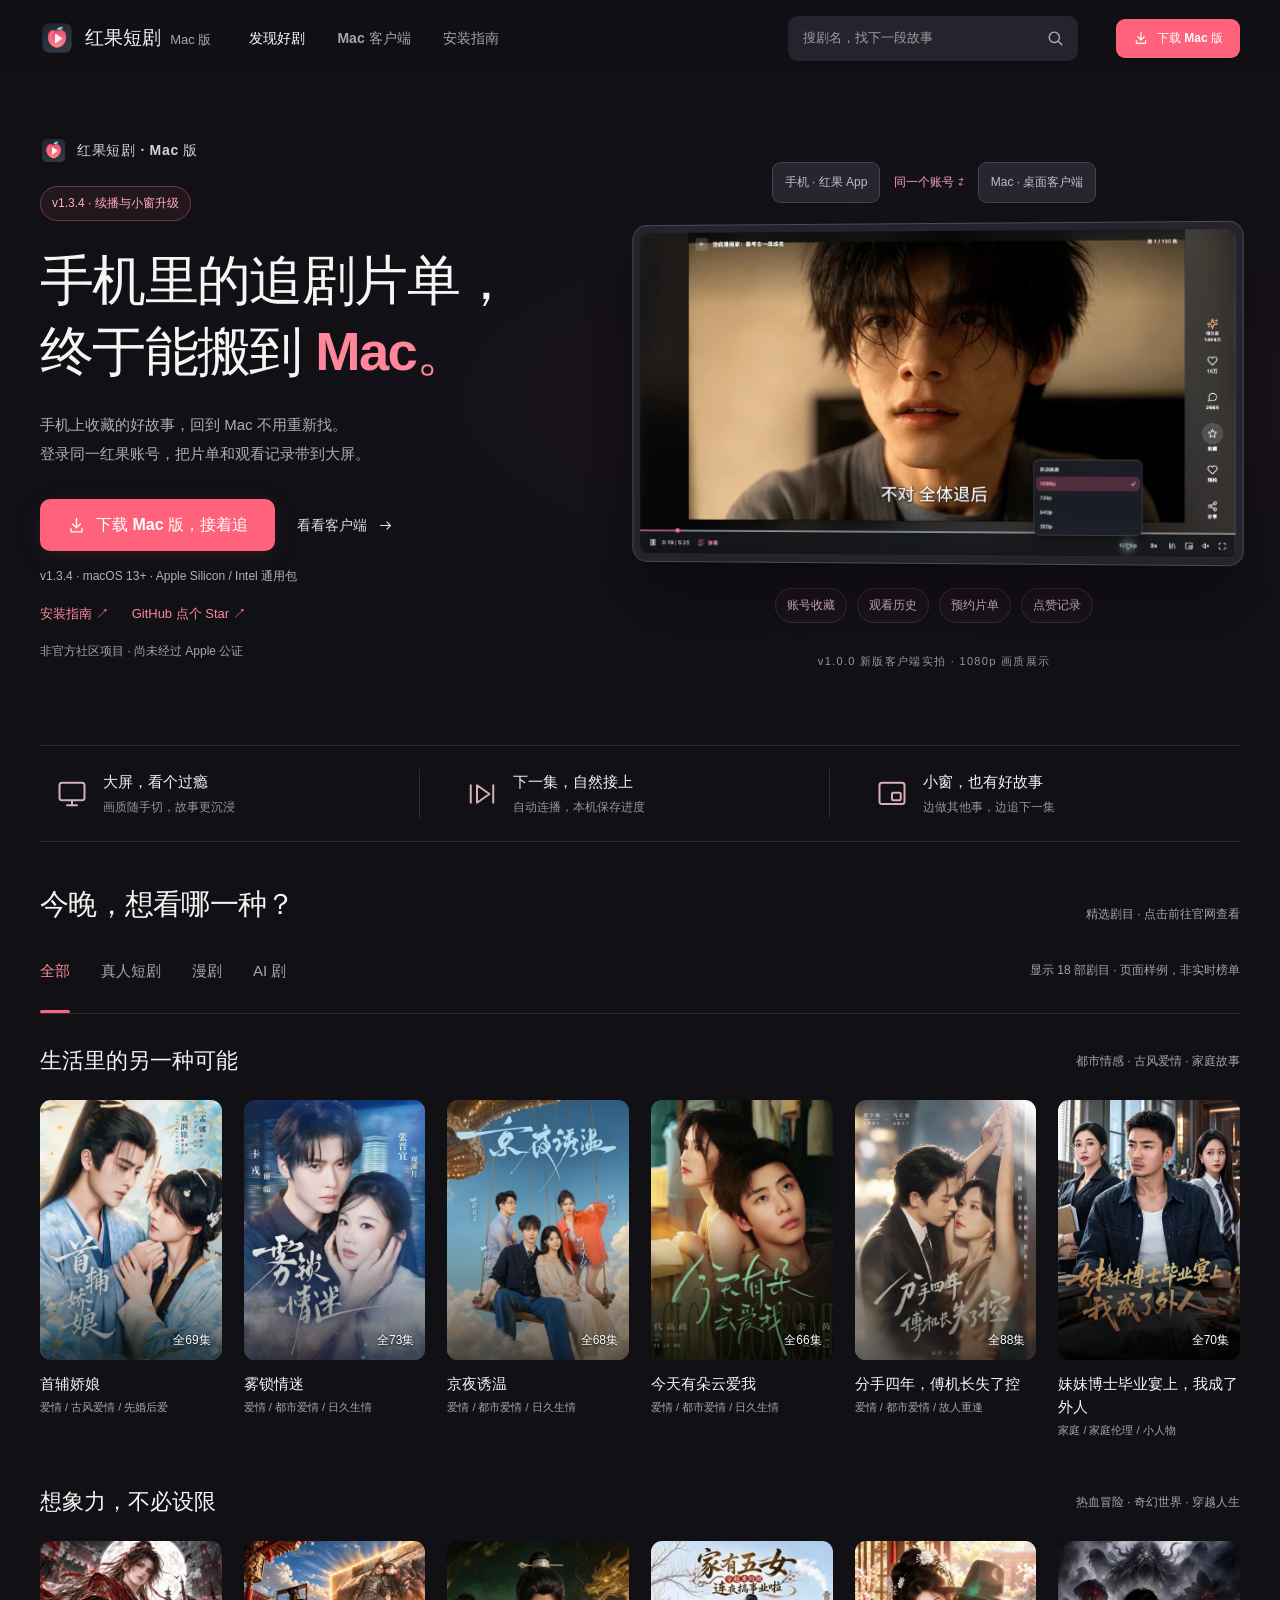
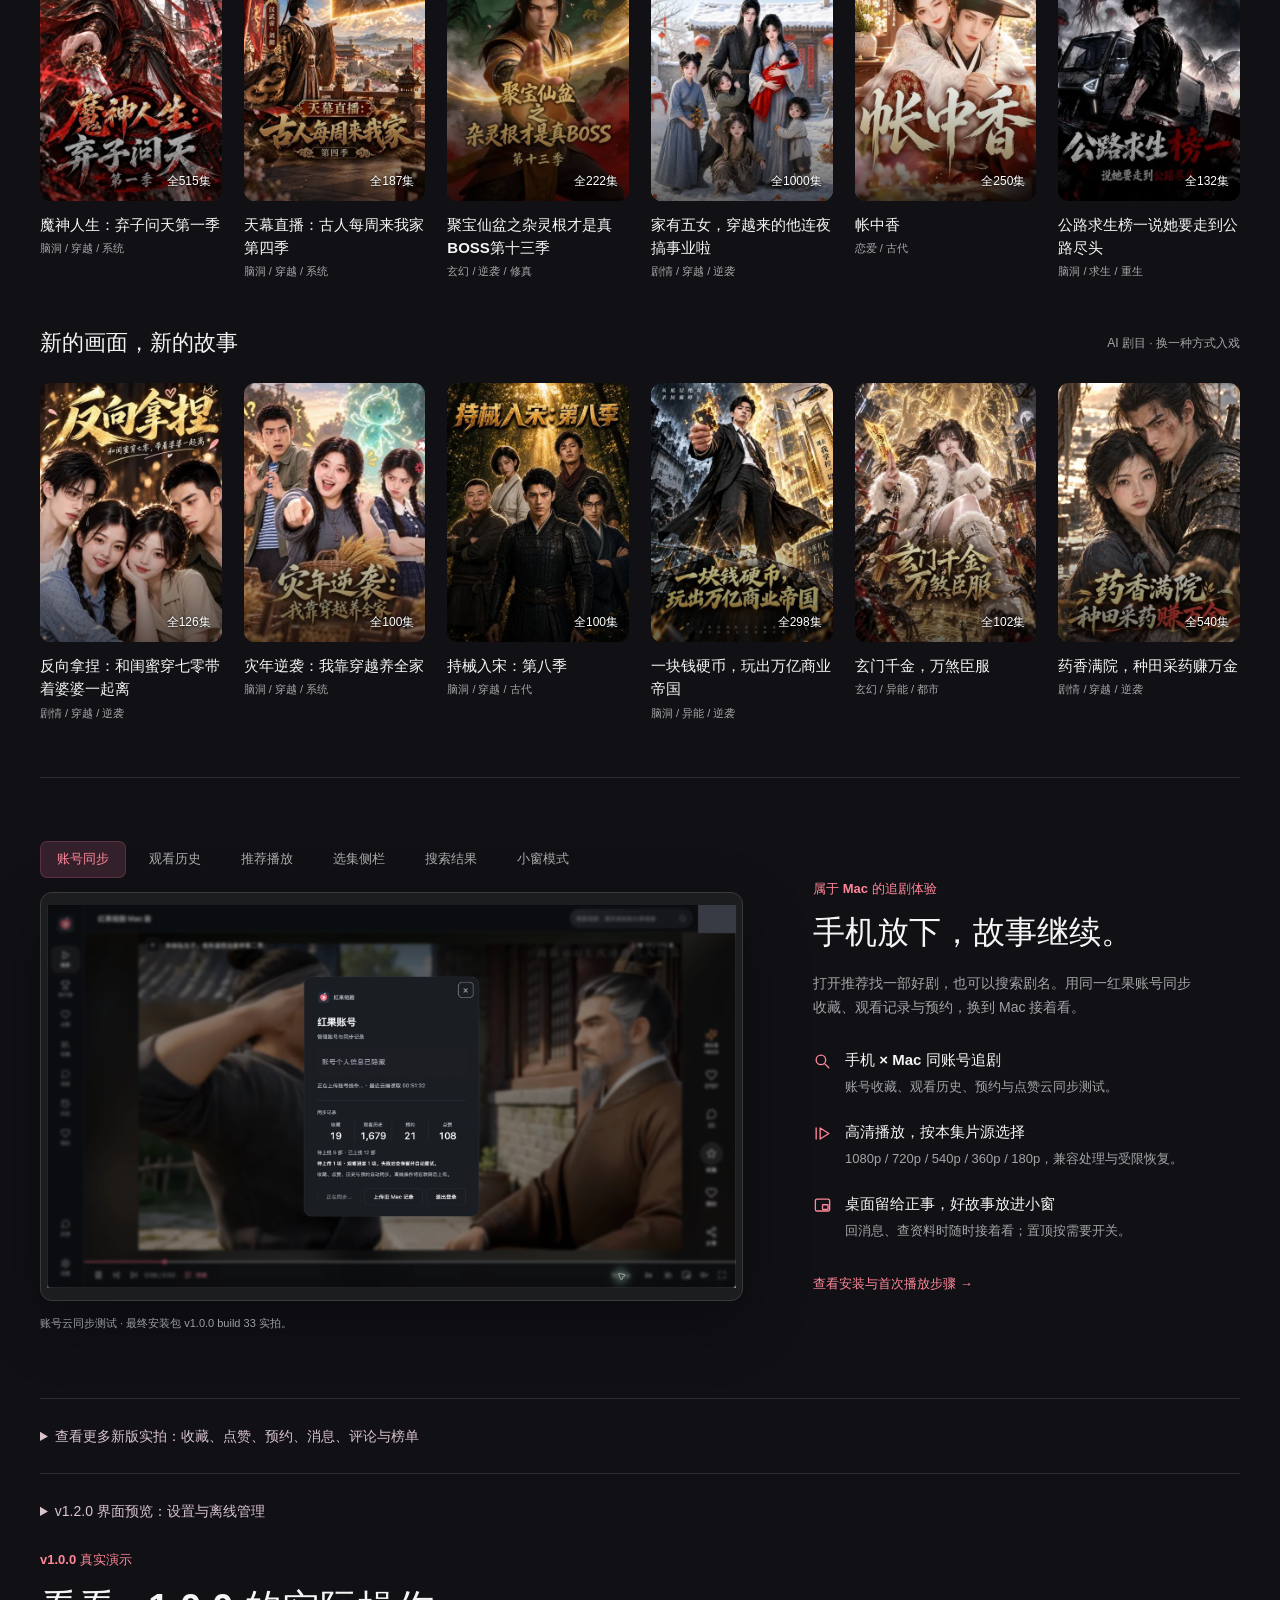
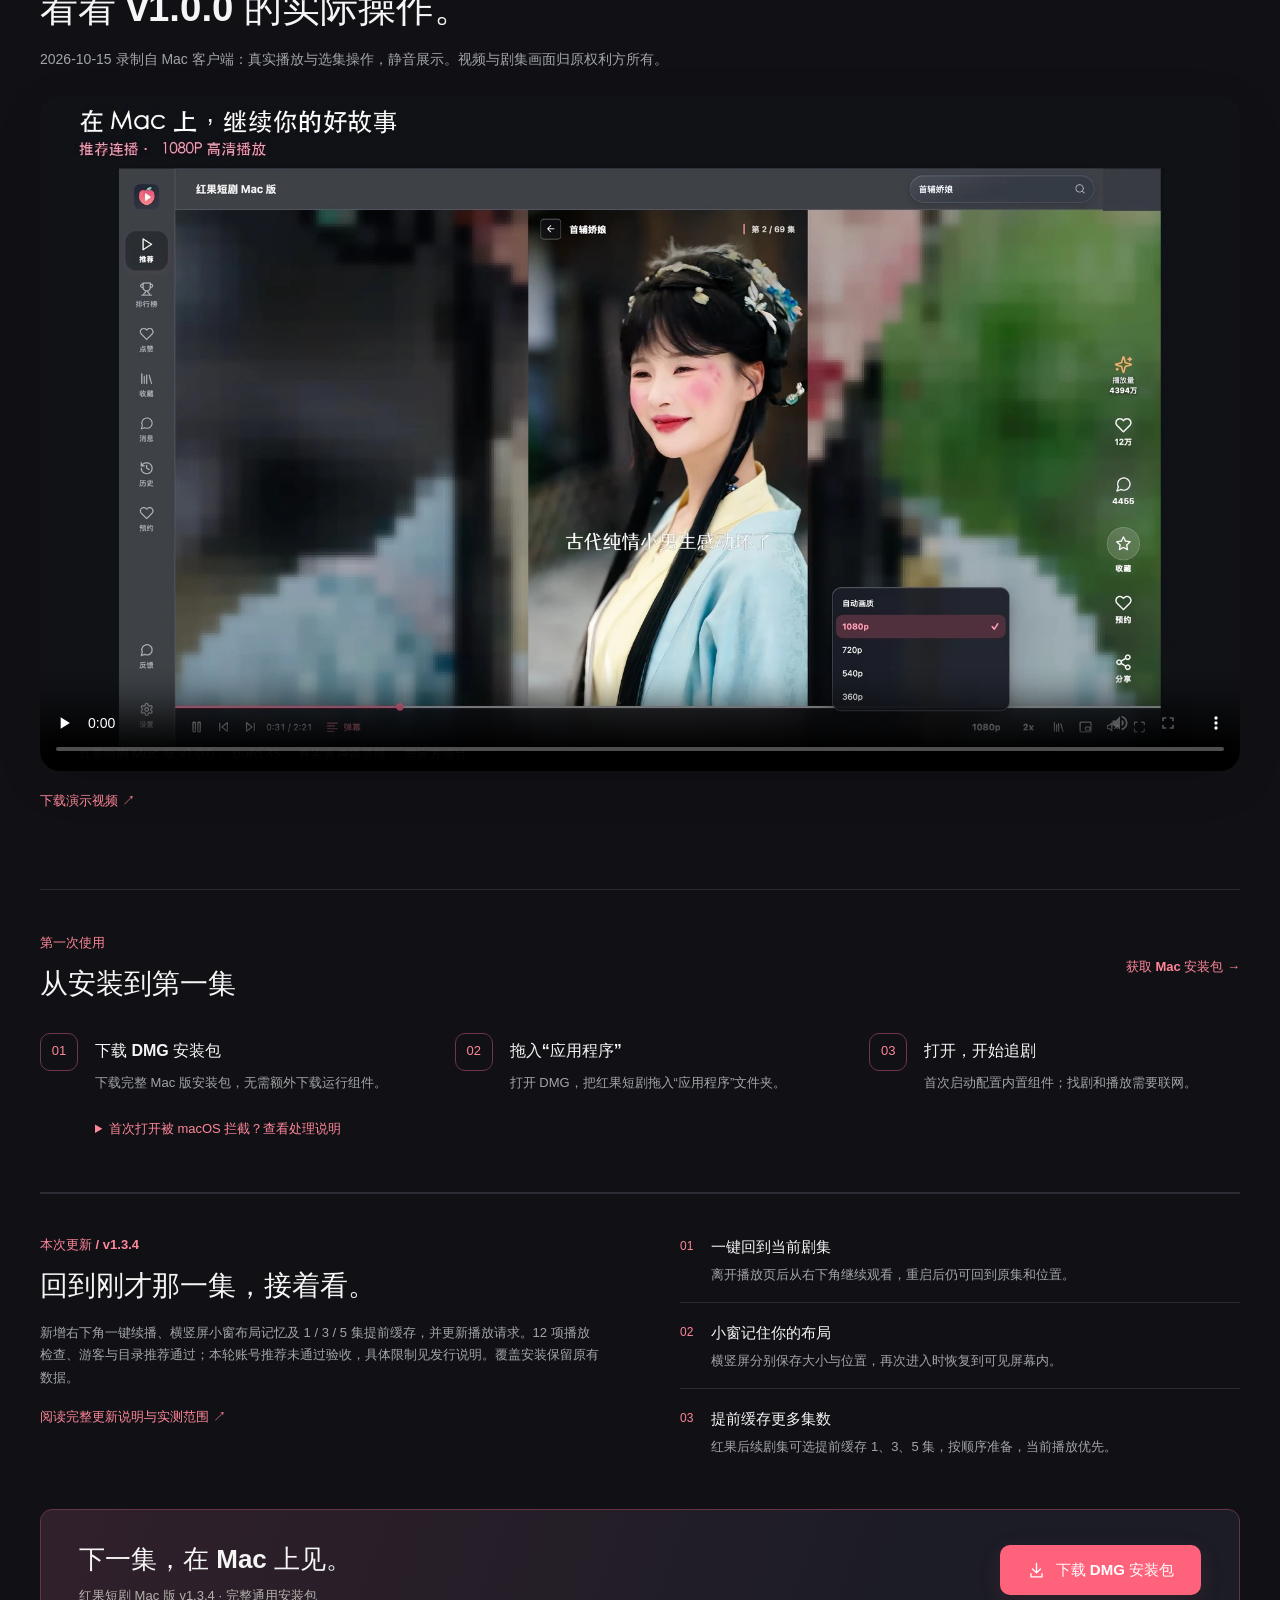
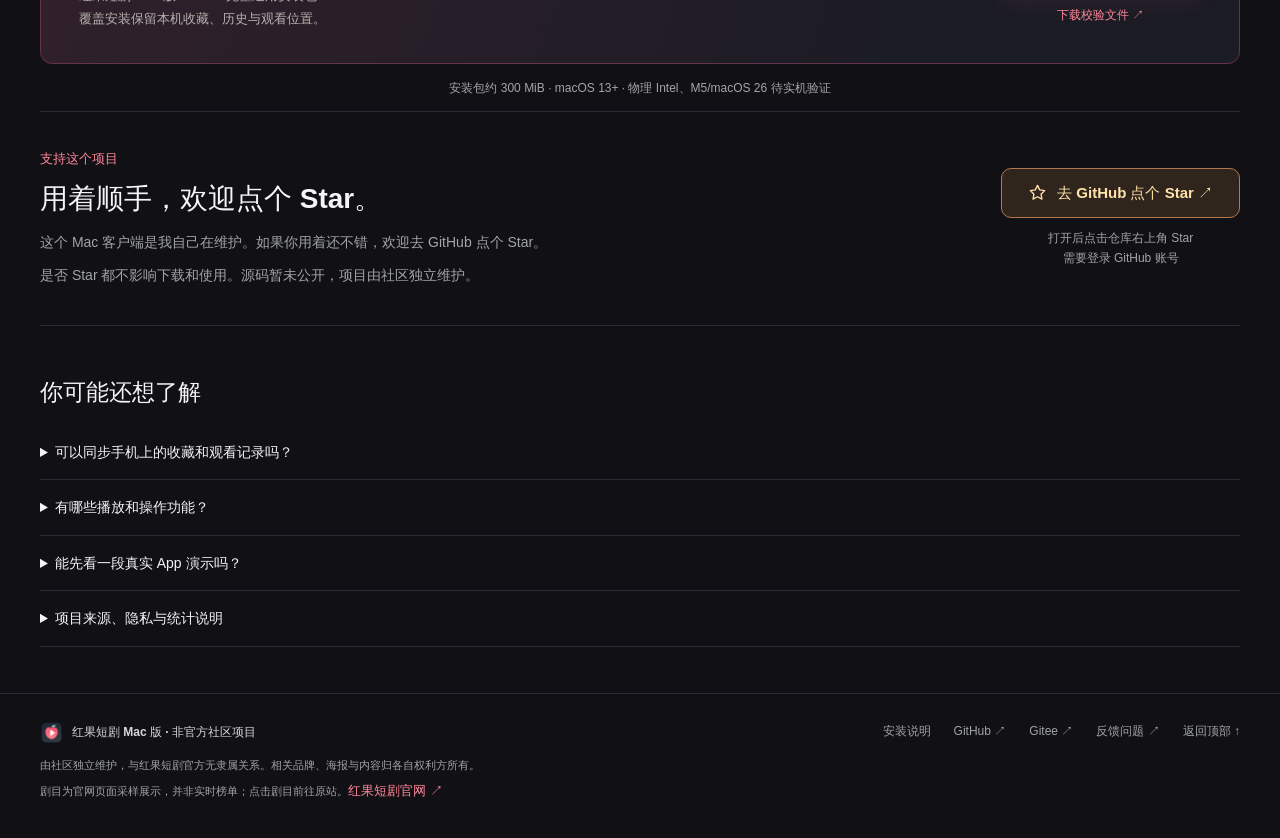
==== commit 59bd5b6d: "docs: publish v1.3.4 downloads and validation scope" ====
--- a/docs/index.html
+++ b/docs/index.html
@@ -10,7 +10,7 @@
   <meta property="og:type" content="website">
   <meta property="og:site_name" content="红果短剧 Mac 版（非官方）">
   <meta property="og:title" content="红果短剧 Mac 版下载｜macOS 桌面客户端（非官方）">
-  <meta property="og:description" content="手机收藏的短剧，回到 Mac 不用重新找。红果短剧 Mac 版 v1.3.3，修复片源空响应并接入更多短剧来源，支持片单与离线下载管理。macOS 13+；非官方项目，尚未经过 Apple 公证。">
+  <meta property="og:description" content="手机收藏的短剧，回到 Mac 不用重新找。红果短剧 Mac 版 v1.3.4，一键续播、小窗记忆与多集提前缓存，支持片单与离线下载管理。macOS 13+；非官方项目，尚未经过 Apple 公证。">
   <meta property="og:url" content="https://strivetolearncode.github.io/hongguo-short-drama-macos/">
   <meta property="og:image" content="https://strivetolearncode.github.io/hongguo-short-drama-macos/assets/v1.0.0-b33-social.png">
   <meta property="og:image:alt" content="红果短剧 Mac 版推荐播放界面">
@@ -28,8 +28,8 @@
     "description": "红果短剧 Mac 版，独立维护的非官方 macOS 电脑版客户端。支持红果账号登录、手机与 Mac 同账号片单云同步测试、最高 1080p 高清、倍速播放与置顶小窗；与红果短剧官方无隶属关系。",
     "applicationCategory": "MultimediaApplication",
     "operatingSystem": "macOS 13 or later",
-    "softwareVersion": "1.3.3",
-    "downloadUrl": "https://github.com/StriveToLearnCode/hongguo-short-drama-macos/releases/download/v1.3.3/HongguoMac-1.3.3-universal.dmg",
+    "softwareVersion": "1.3.4",
+    "downloadUrl": "https://github.com/StriveToLearnCode/hongguo-short-drama-macos/releases/download/v1.3.4/HongguoMac-1.3.4-universal.dmg",
     "image": "https://strivetolearncode.github.io/hongguo-short-drama-macos/assets/v1.0.0-b33-social.png"
   }
   </script>
@@ -52,7 +52,7 @@
         <button type="submit" aria-label="搜索本页短剧"><svg viewBox="0 0 24 24" fill="none" stroke="currentColor" stroke-width="1.7" stroke-linecap="round" stroke-linejoin="round" aria-hidden="true"><circle cx="10.5" cy="10.5" r="6.5"/><path d="m16 16 4 4"/></svg></button>
         <span id="search-help" class="sr-only">搜索本页展示的剧名或题材，按回车查看结果。</span>
       </form>
-      <a class="header-download" href="https://github.com/StriveToLearnCode/hongguo-short-drama-macos/releases/download/v1.3.3/HongguoMac-1.3.3-universal.dmg"><svg viewBox="0 0 24 24" fill="none" stroke="currentColor" stroke-width="1.7" stroke-linecap="round" stroke-linejoin="round" aria-hidden="true"><path d="M12 3v12m-5-5 5 5 5-5M5 16v4h14v-4"/></svg>下载 Mac 版</a>
+      <a class="header-download" href="https://github.com/StriveToLearnCode/hongguo-short-drama-macos/releases/download/v1.3.4/HongguoMac-1.3.4-universal.dmg"><svg viewBox="0 0 24 24" fill="none" stroke="currentColor" stroke-width="1.7" stroke-linecap="round" stroke-linejoin="round" aria-hidden="true"><path d="M12 3v12m-5-5 5 5 5-5M5 16v4h14v-4"/></svg>下载 Mac 版</a>
     </div>
   </header>
   <main id="main">
@@ -60,10 +60,10 @@
       <div class="wrap hero-layout">
         <div class="hero-copy">
           <div class="hero-brand"><img src="assets/icon-web.png" width="27" height="27" alt=""><span>红果短剧 · Mac 版</span></div>
-          <span class="release-pill">v1.3.3 · 播放与来源修复</span><h1 id="hero-title">手机里的追剧片单，<span>终于能搬到 <em>Mac。</em></span></h1>
+          <span class="release-pill">v1.3.4 · 续播与小窗升级</span><h1 id="hero-title">手机里的追剧片单，<span>终于能搬到 <em>Mac。</em></span></h1>
           <p class="hero-lead">手机上收藏的好故事，回到 Mac 不用重新找。<br>登录同一红果账号，把片单和观看记录带到大屏。</p>
-          <div class="hero-actions"><a class="button button-primary" href="https://github.com/StriveToLearnCode/hongguo-short-drama-macos/releases/download/v1.3.3/HongguoMac-1.3.3-universal.dmg"><svg viewBox="0 0 24 24" fill="none" stroke="currentColor" stroke-width="1.7" stroke-linecap="round" stroke-linejoin="round" aria-hidden="true"><path d="M12 3v12m-5-5 5 5 5-5M5 16v4h14v-4"/></svg> 下载 Mac 版，接着追</a><a class="hero-guide" href="#screenshots">看看客户端 <svg viewBox="0 0 24 24" fill="none" stroke="currentColor" stroke-width="1.6" stroke-linecap="round" stroke-linejoin="round" aria-hidden="true"><path d="M5 12h14m-5-5 5 5-5 5"/></svg></a></div>
-          <p class="hero-status">v1.3.3 · macOS 13+ · Apple Silicon / Intel 通用包</p>
+          <div class="hero-actions"><a class="button button-primary" href="https://github.com/StriveToLearnCode/hongguo-short-drama-macos/releases/download/v1.3.4/HongguoMac-1.3.4-universal.dmg"><svg viewBox="0 0 24 24" fill="none" stroke="currentColor" stroke-width="1.7" stroke-linecap="round" stroke-linejoin="round" aria-hidden="true"><path d="M12 3v12m-5-5 5 5 5-5M5 16v4h14v-4"/></svg> 下载 Mac 版，接着追</a><a class="hero-guide" href="#screenshots">看看客户端 <svg viewBox="0 0 24 24" fill="none" stroke="currentColor" stroke-width="1.6" stroke-linecap="round" stroke-linejoin="round" aria-hidden="true"><path d="M5 12h14m-5-5 5 5-5 5"/></svg></a></div>
+          <p class="hero-status">v1.3.4 · macOS 13+ · Apple Silicon / Intel 通用包</p>
           <div class="hero-links"><a href="#install">安装指南 ↗</a><a href="https://github.com/StriveToLearnCode/hongguo-short-drama-macos" target="_blank" rel="noopener noreferrer" data-star-link>GitHub 点个 Star ↗</a></div>
           <p class="hero-note">非官方社区项目 · 尚未经过 Apple 公证</p>
         </div>
@@ -112,7 +112,7 @@
           <a class="drama-card" href="https://hongguoduanju.com/detail?series_id=7690865236810681369" target="_blank" rel="noopener noreferrer" data-category="ai" data-title="玄门千金，万煞臣服" data-tags="玄幻 / 异能 / 都市" aria-label="在红果官网查看玄门千金，万煞臣服"><div class="cover"><img src="assets/posters/7690865236810681369.webp" width="420" height="600" alt="玄门千金，万煞臣服" loading="lazy" decoding="async"><span class="episodes">全102集</span><span class="play-overlay"><svg viewBox="0 0 24 24" fill="currentColor" aria-hidden="true"><path d="m8 5 12 7-12 7z"/></svg></span></div><h4>玄门千金，万煞臣服</h4><p>玄幻 / 异能 / 都市</p></a>
           <a class="drama-card" href="https://hongguoduanju.com/detail?series_id=7687159019349232702" target="_blank" rel="noopener noreferrer" data-category="ai" data-title="药香满院，种田采药赚万金" data-tags="剧情 / 穿越 / 逆袭" aria-label="在红果官网查看药香满院，种田采药赚万金"><div class="cover"><img src="assets/posters/7687159019349232702.webp" width="420" height="600" alt="药香满院，种田采药赚万金" loading="lazy" decoding="async"><span class="episodes">全540集</span><span class="play-overlay"><svg viewBox="0 0 24 24" fill="currentColor" aria-hidden="true"><path d="m8 5 12 7-12 7z"/></svg></span></div><h4>药香满院，种田采药赚万金</h4><p>剧情 / 穿越 / 逆袭</p></a>
         </div></section>
-      <div class="empty-state" id="empty-state" hidden><h3>本页没有匹配的剧目</h3><p>这里仅搜索页面展示的剧目样例。更多内容可以在 Mac 应用内搜索，结果以实际返回为准。</p><a class="button button-primary" href="https://github.com/StriveToLearnCode/hongguo-short-drama-macos/releases/download/v1.3.3/HongguoMac-1.3.3-universal.dmg">下载 Mac 版，继续找剧 <svg viewBox="0 0 24 24" fill="none" stroke="currentColor" stroke-width="1.7" stroke-linecap="round" stroke-linejoin="round" aria-hidden="true"><path d="M12 3v12m-5-5 5 5 5-5M5 16v4h14v-4"/></svg></a><div><button class="clear-search" type="button" data-clear-search>清除搜索，查看全部</button></div></div>
+      <div class="empty-state" id="empty-state" hidden><h3>本页没有匹配的剧目</h3><p>这里仅搜索页面展示的剧目样例。更多内容可以在 Mac 应用内搜索，结果以实际返回为准。</p><a class="button button-primary" href="https://github.com/StriveToLearnCode/hongguo-short-drama-macos/releases/download/v1.3.4/HongguoMac-1.3.4-universal.dmg">下载 Mac 版，继续找剧 <svg viewBox="0 0 24 24" fill="none" stroke="currentColor" stroke-width="1.7" stroke-linecap="round" stroke-linejoin="round" aria-hidden="true"><path d="M12 3v12m-5-5 5 5 5-5M5 16v4h14v-4"/></svg></a><div><button class="clear-search" type="button" data-clear-search>清除搜索，查看全部</button></div></div>
       <noscript><p class="section-copy">启用 JavaScript 可使用本页搜索、分类筛选和截图切换。下载安装包和剧目链接仍可直接使用。</p></noscript>
     </section>
 
@@ -174,12 +174,12 @@
     </section>
 
     <section class="wrap release-section" id="release" aria-labelledby="release-title">
-      <div><p class="eyebrow">本次更新 / v1.3.3</p><h2 id="release-title">恢复播放，更多短剧接着看。</h2><p>修复片源空响应，新增西饭、河马找剧分类并复用原搜索框、结果卡片和沉浸播放器。两个样本的 12 项播放检查、三路推荐及独立来源首帧检查均通过，具体范围见发行说明。覆盖安装保留原有数据。</p><a class="text-link" href="https://github.com/StriveToLearnCode/hongguo-short-drama-macos/releases/tag/v1.3.3" target="_blank" rel="noopener noreferrer">阅读完整更新说明与实测范围 ↗</a></div>
-      <ul class="release-points"><li><span>01</span><div><h3>观看界面更简约</h3><p>仅保留三个常用入口，观看时收起导航，唤出菜单不挤动视频。</p></div></li><li><span>02</span><div><h3>离线目录独立管理</h3><p>选择之后下载的存储位置，支持整季下载、按剧分组和批量管理。</p></div></li><li><span>03</span><div><h3>片单与预约集中呈现</h3><p>收藏、点赞、预约和历史集中在片单页，修复预约状态和搜索联想。</p></div></li></ul>
+      <div><p class="eyebrow">本次更新 / v1.3.4</p><h2 id="release-title">回到刚才那一集，接着看。</h2><p>新增右下角一键续播、横竖屏小窗布局记忆及 1 / 3 / 5 集提前缓存，并更新播放请求。12 项播放检查、游客与目录推荐通过；本轮账号推荐未通过验收，具体限制见发行说明。覆盖安装保留原有数据。</p><a class="text-link" href="https://github.com/StriveToLearnCode/hongguo-short-drama-macos/releases/tag/v1.3.4" target="_blank" rel="noopener noreferrer">阅读完整更新说明与实测范围 ↗</a></div>
+      <ul class="release-points"><li><span>01</span><div><h3>一键回到当前剧集</h3><p>离开播放页后从右下角继续观看，重启后仍可回到原集和位置。</p></div></li><li><span>02</span><div><h3>小窗记住你的布局</h3><p>横竖屏分别保存大小与位置，再次进入时恢复到可见屏幕内。</p></div></li><li><span>03</span><div><h3>提前缓存更多集数</h3><p>红果后续剧集可选提前缓存 1、3、5 集，按顺序准备，当前播放优先。</p></div></li></ul>
     </section>
 
     <section class="wrap download-section" id="download" aria-labelledby="download-title">
-      <div><h2 id="download-title">下一集，在 Mac 上见。</h2><p>红果短剧 Mac 版 v1.3.3 · 完整通用安装包</p><p>覆盖安装保留本机收藏、历史与观看位置。</p></div><div class="download-actions"><a class="button button-primary" href="https://github.com/StriveToLearnCode/hongguo-short-drama-macos/releases/download/v1.3.3/HongguoMac-1.3.3-universal.dmg"><svg viewBox="0 0 24 24" fill="none" stroke="currentColor" stroke-width="1.7" stroke-linecap="round" stroke-linejoin="round" aria-hidden="true"><path d="M12 3v12m-5-5 5 5 5-5M5 16v4h14v-4"/></svg> 下载 DMG 安装包</a><a href="https://github.com/StriveToLearnCode/hongguo-short-drama-macos/releases/download/v1.3.3/SHA256SUMS.txt">下载校验文件 ↗</a></div>
+      <div><h2 id="download-title">下一集，在 Mac 上见。</h2><p>红果短剧 Mac 版 v1.3.4 · 完整通用安装包</p><p>覆盖安装保留本机收藏、历史与观看位置。</p></div><div class="download-actions"><a class="button button-primary" href="https://github.com/StriveToLearnCode/hongguo-short-drama-macos/releases/download/v1.3.4/HongguoMac-1.3.4-universal.dmg"><svg viewBox="0 0 24 24" fill="none" stroke="currentColor" stroke-width="1.7" stroke-linecap="round" stroke-linejoin="round" aria-hidden="true"><path d="M12 3v12m-5-5 5 5 5-5M5 16v4h14v-4"/></svg> 下载 DMG 安装包</a><a href="https://github.com/StriveToLearnCode/hongguo-short-drama-macos/releases/download/v1.3.4/SHA256SUMS.txt">下载校验文件 ↗</a></div>
     </section>
     <p class="wrap download-facts">安装包约 300 MiB · macOS 13+ · 物理 Intel、M5/macOS 26 待实机验证</p>
 
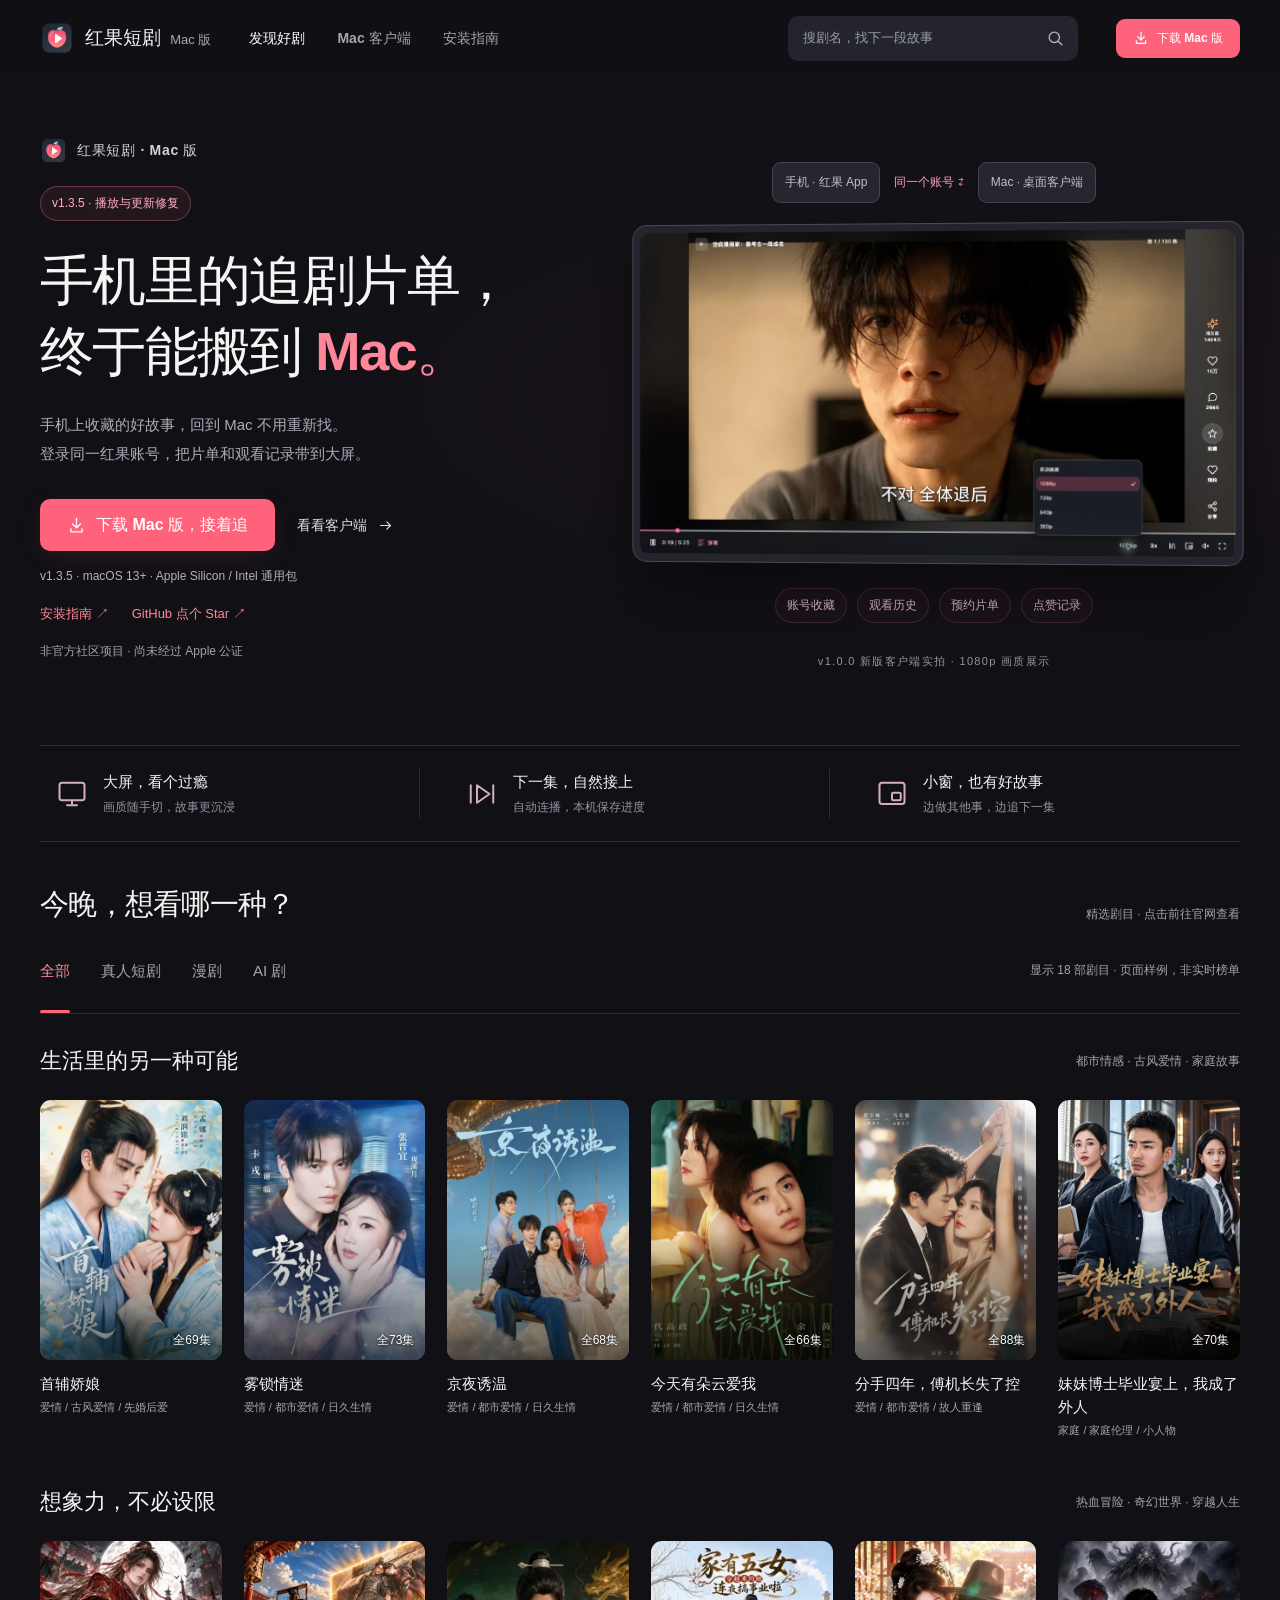
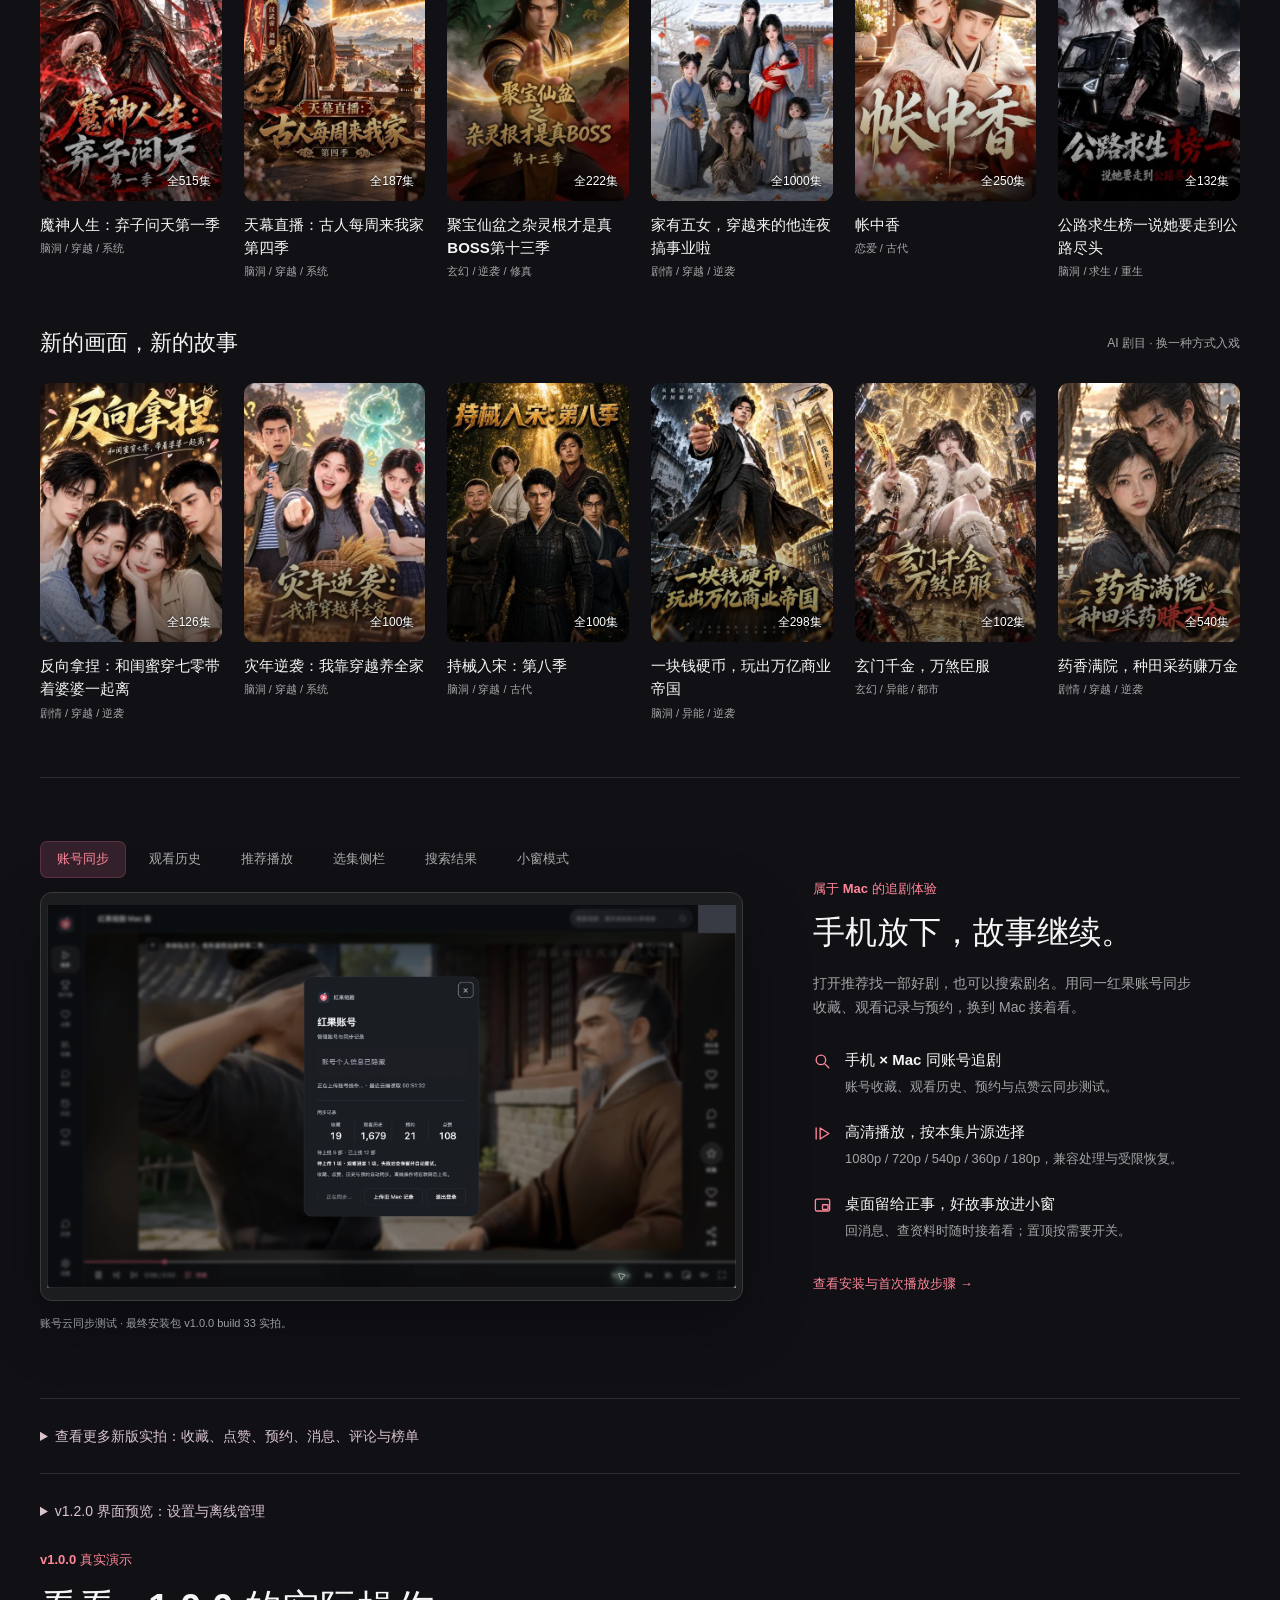
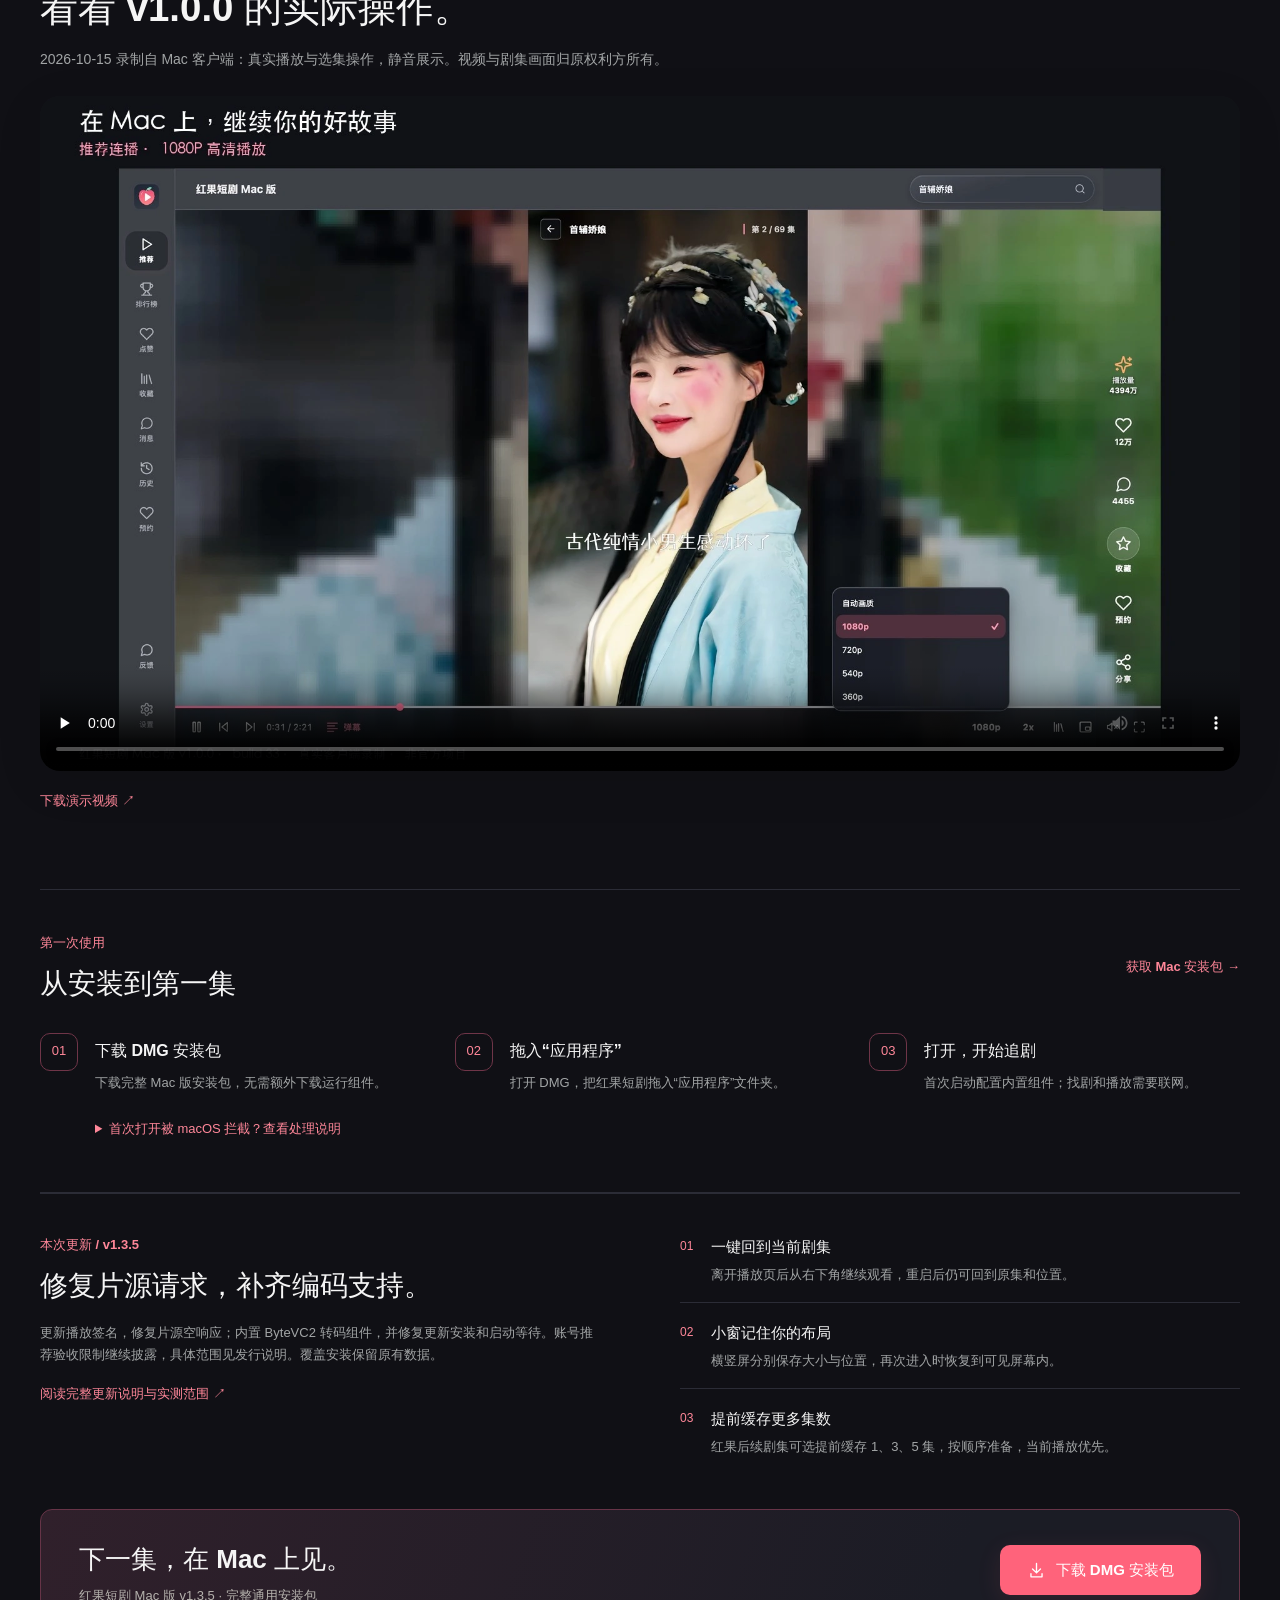
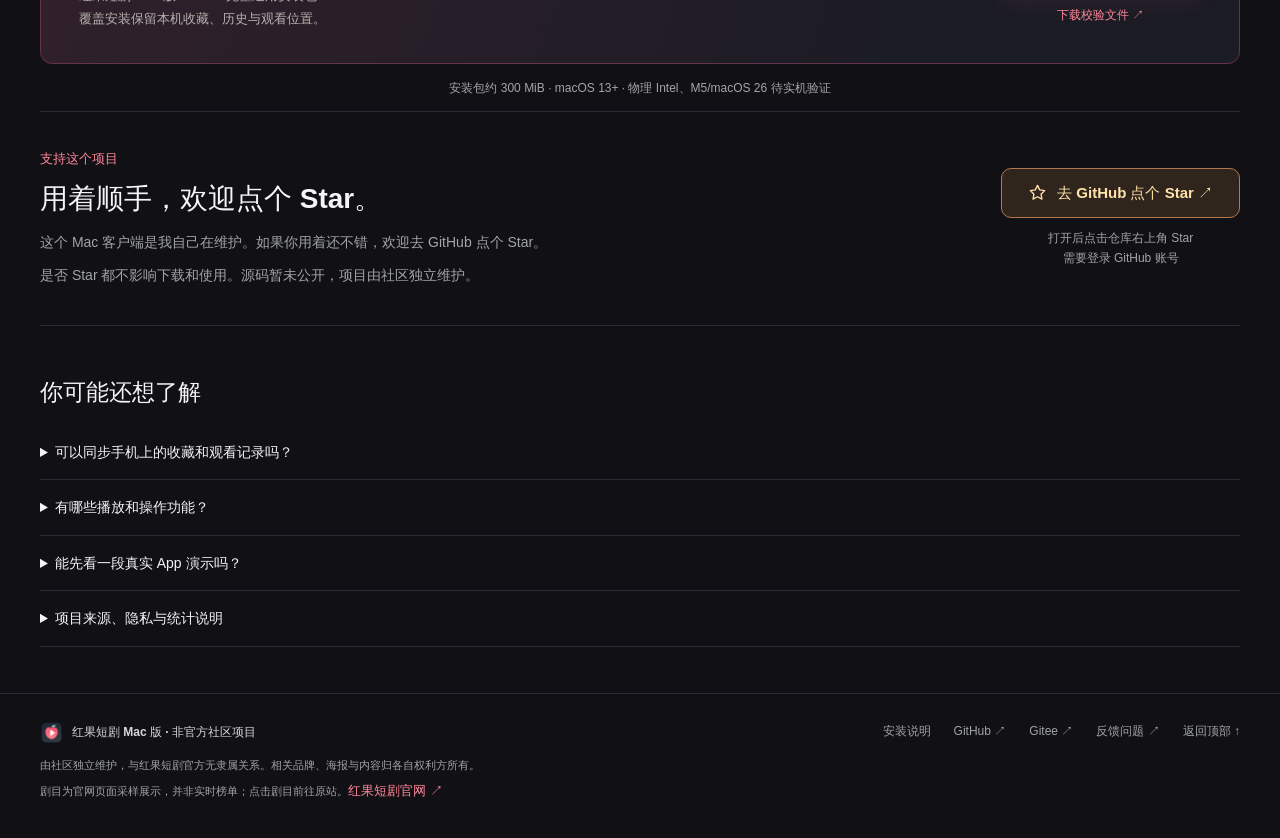
==== commit 45a1048f: "release: publish v1.3.5 playback and updater repair details" ====
--- a/docs/index.html
+++ b/docs/index.html
@@ -10,7 +10,7 @@
   <meta property="og:type" content="website">
   <meta property="og:site_name" content="红果短剧 Mac 版（非官方）">
   <meta property="og:title" content="红果短剧 Mac 版下载｜macOS 桌面客户端（非官方）">
-  <meta property="og:description" content="手机收藏的短剧，回到 Mac 不用重新找。红果短剧 Mac 版 v1.3.4，一键续播、小窗记忆与多集提前缓存，支持片单与离线下载管理。macOS 13+；非官方项目，尚未经过 Apple 公证。">
+  <meta property="og:description" content="手机收藏的短剧，回到 Mac 不用重新找。红果短剧 Mac 版 v1.3.5，一键续播、小窗记忆与多集提前缓存，支持片单与离线下载管理。macOS 13+；非官方项目，尚未经过 Apple 公证。">
   <meta property="og:url" content="https://strivetolearncode.github.io/hongguo-short-drama-macos/">
   <meta property="og:image" content="https://strivetolearncode.github.io/hongguo-short-drama-macos/assets/v1.0.0-b33-social.png">
   <meta property="og:image:alt" content="红果短剧 Mac 版推荐播放界面">
@@ -28,8 +28,8 @@
     "description": "红果短剧 Mac 版，独立维护的非官方 macOS 电脑版客户端。支持红果账号登录、手机与 Mac 同账号片单云同步测试、最高 1080p 高清、倍速播放与置顶小窗；与红果短剧官方无隶属关系。",
     "applicationCategory": "MultimediaApplication",
     "operatingSystem": "macOS 13 or later",
-    "softwareVersion": "1.3.4",
-    "downloadUrl": "https://github.com/StriveToLearnCode/hongguo-short-drama-macos/releases/download/v1.3.4/HongguoMac-1.3.4-universal.dmg",
+    "softwareVersion": "1.3.5",
+    "downloadUrl": "https://github.com/StriveToLearnCode/hongguo-short-drama-macos/releases/download/v1.3.5/HongguoMac-1.3.5-universal.dmg",
     "image": "https://strivetolearncode.github.io/hongguo-short-drama-macos/assets/v1.0.0-b33-social.png"
   }
   </script>
@@ -52,7 +52,7 @@
         <button type="submit" aria-label="搜索本页短剧"><svg viewBox="0 0 24 24" fill="none" stroke="currentColor" stroke-width="1.7" stroke-linecap="round" stroke-linejoin="round" aria-hidden="true"><circle cx="10.5" cy="10.5" r="6.5"/><path d="m16 16 4 4"/></svg></button>
         <span id="search-help" class="sr-only">搜索本页展示的剧名或题材，按回车查看结果。</span>
       </form>
-      <a class="header-download" href="https://github.com/StriveToLearnCode/hongguo-short-drama-macos/releases/download/v1.3.4/HongguoMac-1.3.4-universal.dmg"><svg viewBox="0 0 24 24" fill="none" stroke="currentColor" stroke-width="1.7" stroke-linecap="round" stroke-linejoin="round" aria-hidden="true"><path d="M12 3v12m-5-5 5 5 5-5M5 16v4h14v-4"/></svg>下载 Mac 版</a>
+      <a class="header-download" href="https://github.com/StriveToLearnCode/hongguo-short-drama-macos/releases/download/v1.3.5/HongguoMac-1.3.5-universal.dmg"><svg viewBox="0 0 24 24" fill="none" stroke="currentColor" stroke-width="1.7" stroke-linecap="round" stroke-linejoin="round" aria-hidden="true"><path d="M12 3v12m-5-5 5 5 5-5M5 16v4h14v-4"/></svg>下载 Mac 版</a>
     </div>
   </header>
   <main id="main">
@@ -60,10 +60,10 @@
       <div class="wrap hero-layout">
         <div class="hero-copy">
           <div class="hero-brand"><img src="assets/icon-web.png" width="27" height="27" alt=""><span>红果短剧 · Mac 版</span></div>
-          <span class="release-pill">v1.3.4 · 续播与小窗升级</span><h1 id="hero-title">手机里的追剧片单，<span>终于能搬到 <em>Mac。</em></span></h1>
+          <span class="release-pill">v1.3.5 · 播放与更新修复</span><h1 id="hero-title">手机里的追剧片单，<span>终于能搬到 <em>Mac。</em></span></h1>
           <p class="hero-lead">手机上收藏的好故事，回到 Mac 不用重新找。<br>登录同一红果账号，把片单和观看记录带到大屏。</p>
-          <div class="hero-actions"><a class="button button-primary" href="https://github.com/StriveToLearnCode/hongguo-short-drama-macos/releases/download/v1.3.4/HongguoMac-1.3.4-universal.dmg"><svg viewBox="0 0 24 24" fill="none" stroke="currentColor" stroke-width="1.7" stroke-linecap="round" stroke-linejoin="round" aria-hidden="true"><path d="M12 3v12m-5-5 5 5 5-5M5 16v4h14v-4"/></svg> 下载 Mac 版，接着追</a><a class="hero-guide" href="#screenshots">看看客户端 <svg viewBox="0 0 24 24" fill="none" stroke="currentColor" stroke-width="1.6" stroke-linecap="round" stroke-linejoin="round" aria-hidden="true"><path d="M5 12h14m-5-5 5 5-5 5"/></svg></a></div>
-          <p class="hero-status">v1.3.4 · macOS 13+ · Apple Silicon / Intel 通用包</p>
+          <div class="hero-actions"><a class="button button-primary" href="https://github.com/StriveToLearnCode/hongguo-short-drama-macos/releases/download/v1.3.5/HongguoMac-1.3.5-universal.dmg"><svg viewBox="0 0 24 24" fill="none" stroke="currentColor" stroke-width="1.7" stroke-linecap="round" stroke-linejoin="round" aria-hidden="true"><path d="M12 3v12m-5-5 5 5 5-5M5 16v4h14v-4"/></svg> 下载 Mac 版，接着追</a><a class="hero-guide" href="#screenshots">看看客户端 <svg viewBox="0 0 24 24" fill="none" stroke="currentColor" stroke-width="1.6" stroke-linecap="round" stroke-linejoin="round" aria-hidden="true"><path d="M5 12h14m-5-5 5 5-5 5"/></svg></a></div>
+          <p class="hero-status">v1.3.5 · macOS 13+ · Apple Silicon / Intel 通用包</p>
           <div class="hero-links"><a href="#install">安装指南 ↗</a><a href="https://github.com/StriveToLearnCode/hongguo-short-drama-macos" target="_blank" rel="noopener noreferrer" data-star-link>GitHub 点个 Star ↗</a></div>
           <p class="hero-note">非官方社区项目 · 尚未经过 Apple 公证</p>
         </div>
@@ -112,7 +112,7 @@
           <a class="drama-card" href="https://hongguoduanju.com/detail?series_id=7690865236810681369" target="_blank" rel="noopener noreferrer" data-category="ai" data-title="玄门千金，万煞臣服" data-tags="玄幻 / 异能 / 都市" aria-label="在红果官网查看玄门千金，万煞臣服"><div class="cover"><img src="assets/posters/7690865236810681369.webp" width="420" height="600" alt="玄门千金，万煞臣服" loading="lazy" decoding="async"><span class="episodes">全102集</span><span class="play-overlay"><svg viewBox="0 0 24 24" fill="currentColor" aria-hidden="true"><path d="m8 5 12 7-12 7z"/></svg></span></div><h4>玄门千金，万煞臣服</h4><p>玄幻 / 异能 / 都市</p></a>
           <a class="drama-card" href="https://hongguoduanju.com/detail?series_id=7687159019349232702" target="_blank" rel="noopener noreferrer" data-category="ai" data-title="药香满院，种田采药赚万金" data-tags="剧情 / 穿越 / 逆袭" aria-label="在红果官网查看药香满院，种田采药赚万金"><div class="cover"><img src="assets/posters/7687159019349232702.webp" width="420" height="600" alt="药香满院，种田采药赚万金" loading="lazy" decoding="async"><span class="episodes">全540集</span><span class="play-overlay"><svg viewBox="0 0 24 24" fill="currentColor" aria-hidden="true"><path d="m8 5 12 7-12 7z"/></svg></span></div><h4>药香满院，种田采药赚万金</h4><p>剧情 / 穿越 / 逆袭</p></a>
         </div></section>
-      <div class="empty-state" id="empty-state" hidden><h3>本页没有匹配的剧目</h3><p>这里仅搜索页面展示的剧目样例。更多内容可以在 Mac 应用内搜索，结果以实际返回为准。</p><a class="button button-primary" href="https://github.com/StriveToLearnCode/hongguo-short-drama-macos/releases/download/v1.3.4/HongguoMac-1.3.4-universal.dmg">下载 Mac 版，继续找剧 <svg viewBox="0 0 24 24" fill="none" stroke="currentColor" stroke-width="1.7" stroke-linecap="round" stroke-linejoin="round" aria-hidden="true"><path d="M12 3v12m-5-5 5 5 5-5M5 16v4h14v-4"/></svg></a><div><button class="clear-search" type="button" data-clear-search>清除搜索，查看全部</button></div></div>
+      <div class="empty-state" id="empty-state" hidden><h3>本页没有匹配的剧目</h3><p>这里仅搜索页面展示的剧目样例。更多内容可以在 Mac 应用内搜索，结果以实际返回为准。</p><a class="button button-primary" href="https://github.com/StriveToLearnCode/hongguo-short-drama-macos/releases/download/v1.3.5/HongguoMac-1.3.5-universal.dmg">下载 Mac 版，继续找剧 <svg viewBox="0 0 24 24" fill="none" stroke="currentColor" stroke-width="1.7" stroke-linecap="round" stroke-linejoin="round" aria-hidden="true"><path d="M12 3v12m-5-5 5 5 5-5M5 16v4h14v-4"/></svg></a><div><button class="clear-search" type="button" data-clear-search>清除搜索，查看全部</button></div></div>
       <noscript><p class="section-copy">启用 JavaScript 可使用本页搜索、分类筛选和截图切换。下载安装包和剧目链接仍可直接使用。</p></noscript>
     </section>
 
@@ -174,12 +174,12 @@
     </section>
 
     <section class="wrap release-section" id="release" aria-labelledby="release-title">
-      <div><p class="eyebrow">本次更新 / v1.3.4</p><h2 id="release-title">回到刚才那一集，接着看。</h2><p>新增右下角一键续播、横竖屏小窗布局记忆及 1 / 3 / 5 集提前缓存，并更新播放请求。12 项播放检查、游客与目录推荐通过；本轮账号推荐未通过验收，具体限制见发行说明。覆盖安装保留原有数据。</p><a class="text-link" href="https://github.com/StriveToLearnCode/hongguo-short-drama-macos/releases/tag/v1.3.4" target="_blank" rel="noopener noreferrer">阅读完整更新说明与实测范围 ↗</a></div>
+      <div><p class="eyebrow">本次更新 / v1.3.5</p><h2 id="release-title">修复片源请求，补齐编码支持。</h2><p>更新播放签名，修复片源空响应；内置 ByteVC2 转码组件，并修复更新安装和启动等待。账号推荐验收限制继续披露，具体范围见发行说明。覆盖安装保留原有数据。</p><a class="text-link" href="https://github.com/StriveToLearnCode/hongguo-short-drama-macos/releases/tag/v1.3.5" target="_blank" rel="noopener noreferrer">阅读完整更新说明与实测范围 ↗</a></div>
       <ul class="release-points"><li><span>01</span><div><h3>一键回到当前剧集</h3><p>离开播放页后从右下角继续观看，重启后仍可回到原集和位置。</p></div></li><li><span>02</span><div><h3>小窗记住你的布局</h3><p>横竖屏分别保存大小与位置，再次进入时恢复到可见屏幕内。</p></div></li><li><span>03</span><div><h3>提前缓存更多集数</h3><p>红果后续剧集可选提前缓存 1、3、5 集，按顺序准备，当前播放优先。</p></div></li></ul>
     </section>
 
     <section class="wrap download-section" id="download" aria-labelledby="download-title">
-      <div><h2 id="download-title">下一集，在 Mac 上见。</h2><p>红果短剧 Mac 版 v1.3.4 · 完整通用安装包</p><p>覆盖安装保留本机收藏、历史与观看位置。</p></div><div class="download-actions"><a class="button button-primary" href="https://github.com/StriveToLearnCode/hongguo-short-drama-macos/releases/download/v1.3.4/HongguoMac-1.3.4-universal.dmg"><svg viewBox="0 0 24 24" fill="none" stroke="currentColor" stroke-width="1.7" stroke-linecap="round" stroke-linejoin="round" aria-hidden="true"><path d="M12 3v12m-5-5 5 5 5-5M5 16v4h14v-4"/></svg> 下载 DMG 安装包</a><a href="https://github.com/StriveToLearnCode/hongguo-short-drama-macos/releases/download/v1.3.4/SHA256SUMS.txt">下载校验文件 ↗</a></div>
+      <div><h2 id="download-title">下一集，在 Mac 上见。</h2><p>红果短剧 Mac 版 v1.3.5 · 完整通用安装包</p><p>覆盖安装保留本机收藏、历史与观看位置。</p></div><div class="download-actions"><a class="button button-primary" href="https://github.com/StriveToLearnCode/hongguo-short-drama-macos/releases/download/v1.3.5/HongguoMac-1.3.5-universal.dmg"><svg viewBox="0 0 24 24" fill="none" stroke="currentColor" stroke-width="1.7" stroke-linecap="round" stroke-linejoin="round" aria-hidden="true"><path d="M12 3v12m-5-5 5 5 5-5M5 16v4h14v-4"/></svg> 下载 DMG 安装包</a><a href="https://github.com/StriveToLearnCode/hongguo-short-drama-macos/releases/download/v1.3.5/SHA256SUMS.txt">下载校验文件 ↗</a></div>
     </section>
     <p class="wrap download-facts">安装包约 300 MiB · macOS 13+ · 物理 Intel、M5/macOS 26 待实机验证</p>
 
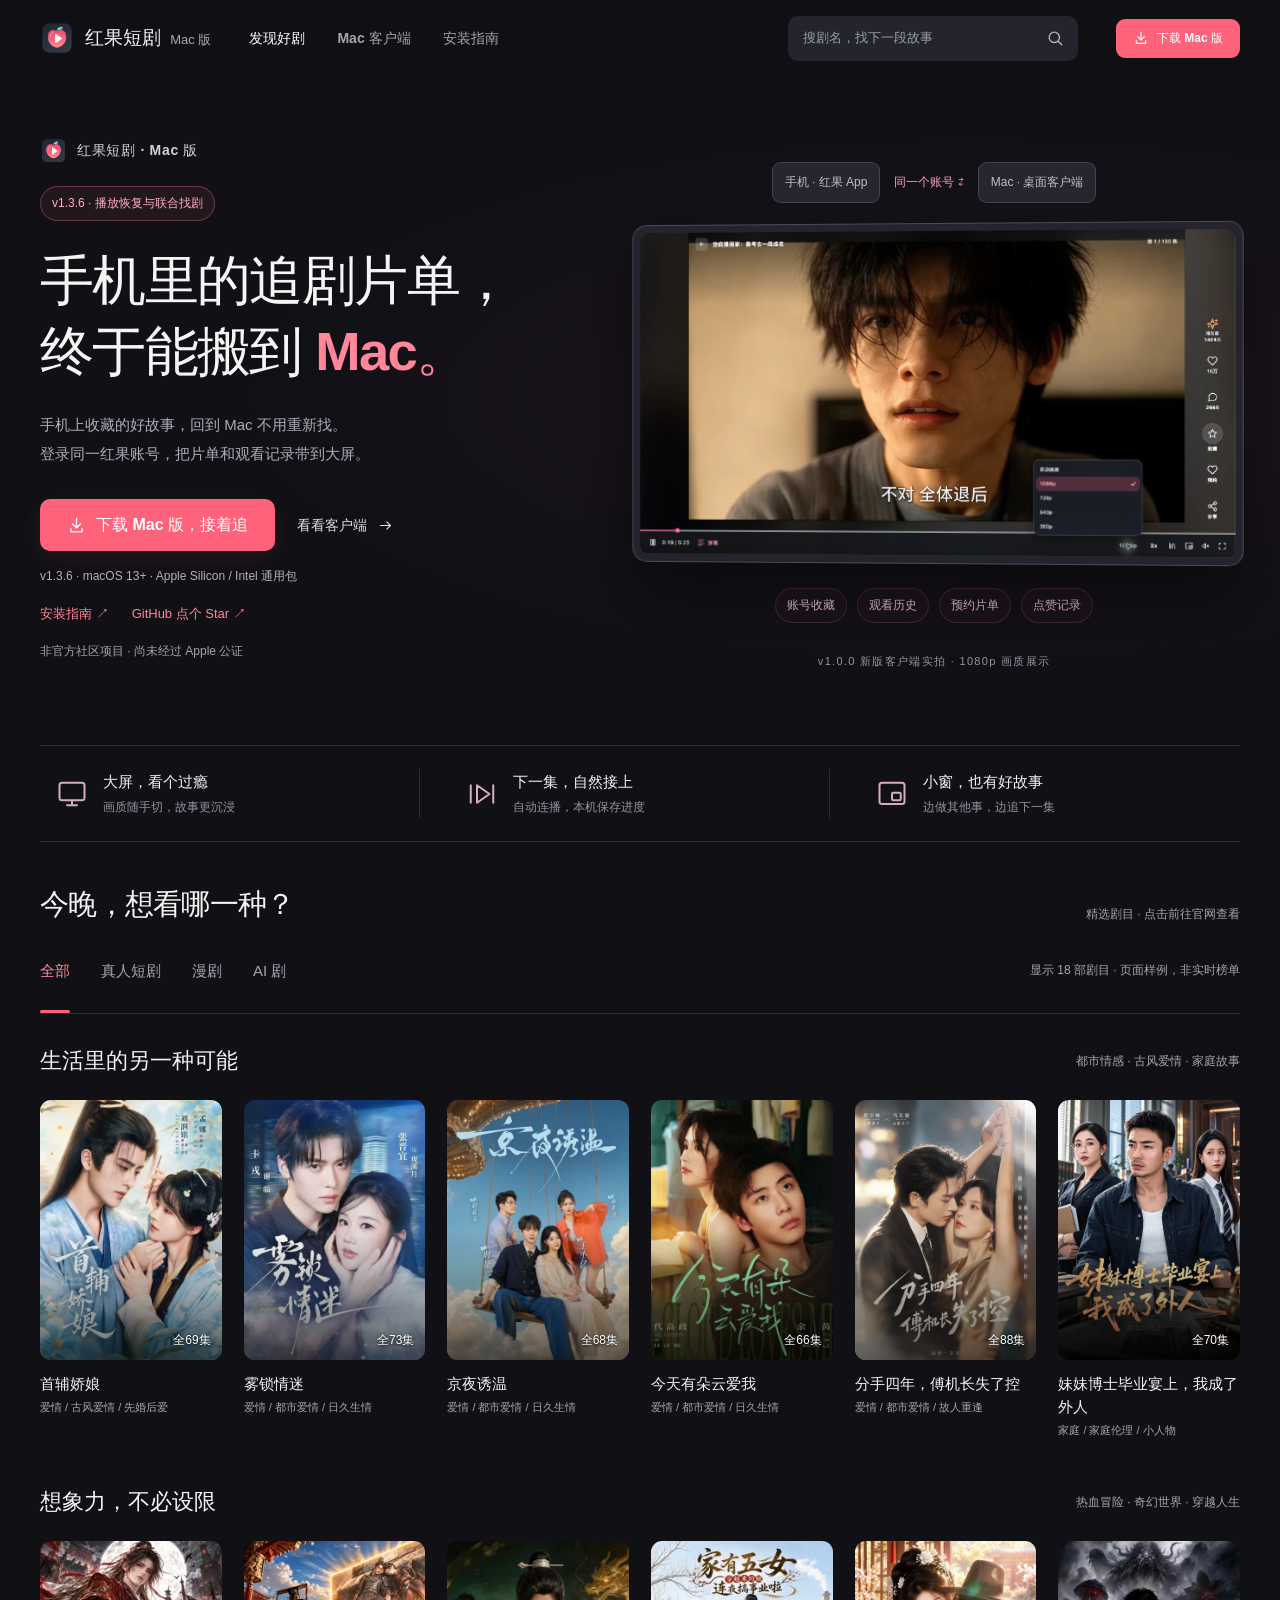
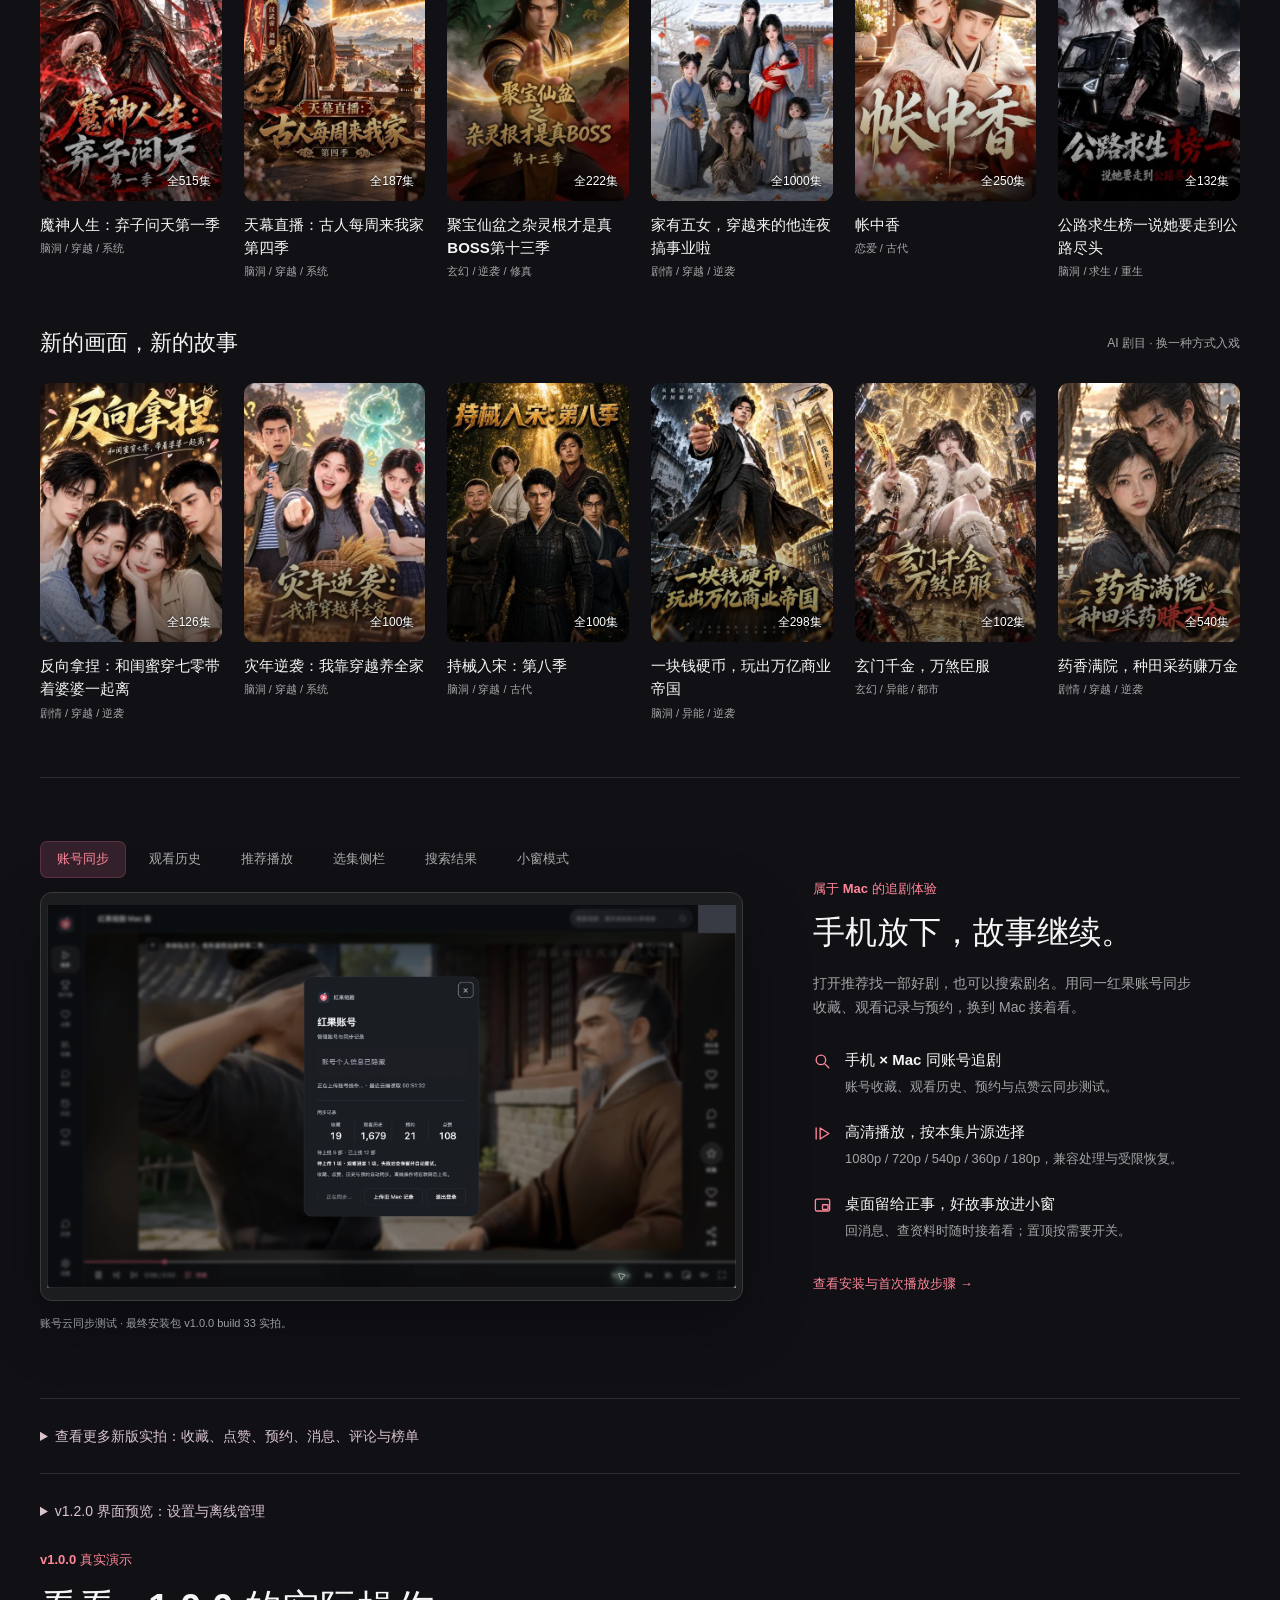
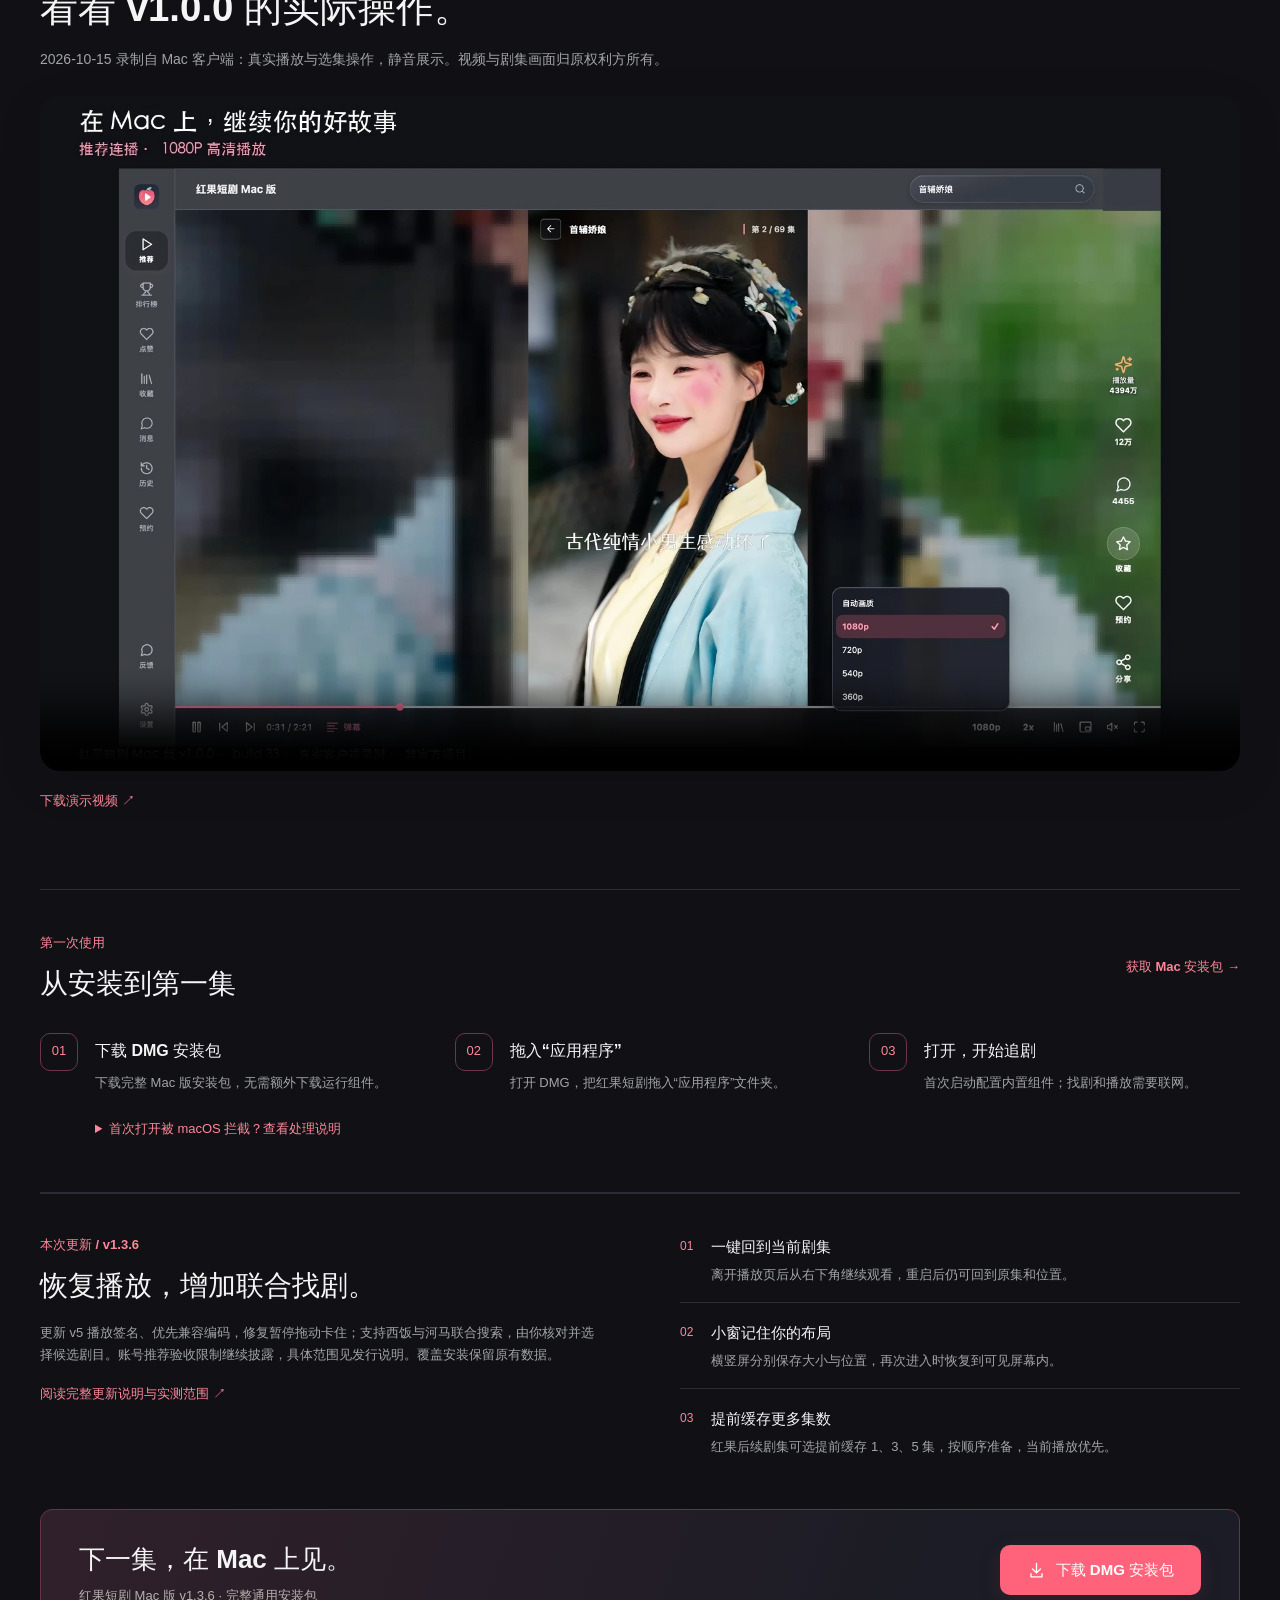
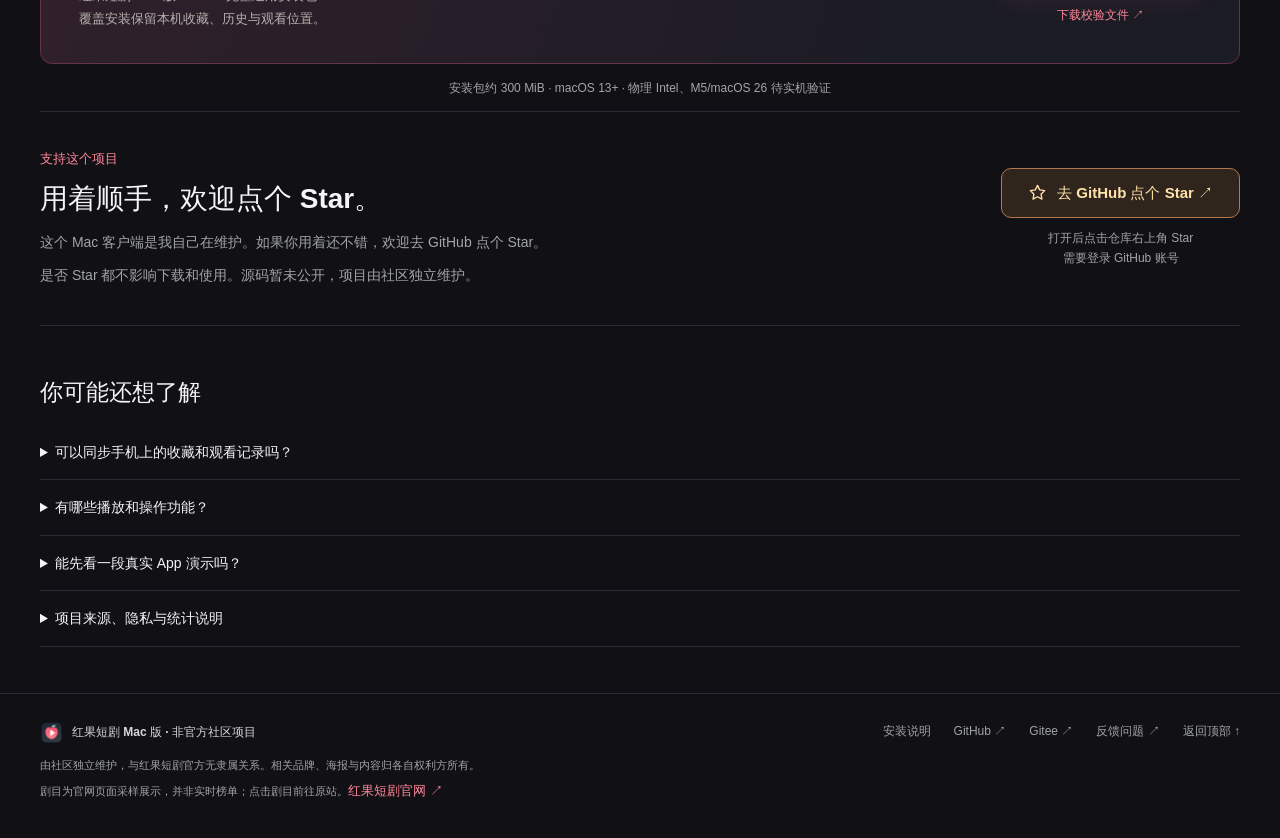
==== commit dbf86374: "release: publish v1.3.6 notes, verification and download page" ====
--- a/docs/index.html
+++ b/docs/index.html
@@ -10,7 +10,7 @@
   <meta property="og:type" content="website">
   <meta property="og:site_name" content="红果短剧 Mac 版（非官方）">
   <meta property="og:title" content="红果短剧 Mac 版下载｜macOS 桌面客户端（非官方）">
-  <meta property="og:description" content="手机收藏的短剧，回到 Mac 不用重新找。红果短剧 Mac 版 v1.3.5，一键续播、小窗记忆与多集提前缓存，支持片单与离线下载管理。macOS 13+；非官方项目，尚未经过 Apple 公证。">
+  <meta property="og:description" content="手机收藏的短剧，回到 Mac 不用重新找。红果短剧 Mac 版 v1.3.6，一键续播、小窗记忆与多集提前缓存，支持片单与离线下载管理。macOS 13+；非官方项目，尚未经过 Apple 公证。">
   <meta property="og:url" content="https://strivetolearncode.github.io/hongguo-short-drama-macos/">
   <meta property="og:image" content="https://strivetolearncode.github.io/hongguo-short-drama-macos/assets/v1.0.0-b33-social.png">
   <meta property="og:image:alt" content="红果短剧 Mac 版推荐播放界面">
@@ -28,8 +28,8 @@
     "description": "红果短剧 Mac 版，独立维护的非官方 macOS 电脑版客户端。支持红果账号登录、手机与 Mac 同账号片单云同步测试、最高 1080p 高清、倍速播放与置顶小窗；与红果短剧官方无隶属关系。",
     "applicationCategory": "MultimediaApplication",
     "operatingSystem": "macOS 13 or later",
-    "softwareVersion": "1.3.5",
-    "downloadUrl": "https://github.com/StriveToLearnCode/hongguo-short-drama-macos/releases/download/v1.3.5/HongguoMac-1.3.5-universal.dmg",
+    "softwareVersion": "1.3.6",
+    "downloadUrl": "https://github.com/StriveToLearnCode/hongguo-short-drama-macos/releases/download/v1.3.6/HongguoMac-1.3.6-universal.dmg",
     "image": "https://strivetolearncode.github.io/hongguo-short-drama-macos/assets/v1.0.0-b33-social.png"
   }
   </script>
@@ -52,7 +52,7 @@
         <button type="submit" aria-label="搜索本页短剧"><svg viewBox="0 0 24 24" fill="none" stroke="currentColor" stroke-width="1.7" stroke-linecap="round" stroke-linejoin="round" aria-hidden="true"><circle cx="10.5" cy="10.5" r="6.5"/><path d="m16 16 4 4"/></svg></button>
         <span id="search-help" class="sr-only">搜索本页展示的剧名或题材，按回车查看结果。</span>
       </form>
-      <a class="header-download" href="https://github.com/StriveToLearnCode/hongguo-short-drama-macos/releases/download/v1.3.5/HongguoMac-1.3.5-universal.dmg"><svg viewBox="0 0 24 24" fill="none" stroke="currentColor" stroke-width="1.7" stroke-linecap="round" stroke-linejoin="round" aria-hidden="true"><path d="M12 3v12m-5-5 5 5 5-5M5 16v4h14v-4"/></svg>下载 Mac 版</a>
+      <a class="header-download" href="https://github.com/StriveToLearnCode/hongguo-short-drama-macos/releases/download/v1.3.6/HongguoMac-1.3.6-universal.dmg"><svg viewBox="0 0 24 24" fill="none" stroke="currentColor" stroke-width="1.7" stroke-linecap="round" stroke-linejoin="round" aria-hidden="true"><path d="M12 3v12m-5-5 5 5 5-5M5 16v4h14v-4"/></svg>下载 Mac 版</a>
     </div>
   </header>
   <main id="main">
@@ -60,10 +60,10 @@
       <div class="wrap hero-layout">
         <div class="hero-copy">
           <div class="hero-brand"><img src="assets/icon-web.png" width="27" height="27" alt=""><span>红果短剧 · Mac 版</span></div>
-          <span class="release-pill">v1.3.5 · 播放与更新修复</span><h1 id="hero-title">手机里的追剧片单，<span>终于能搬到 <em>Mac。</em></span></h1>
+          <span class="release-pill">v1.3.6 · 播放恢复与联合找剧</span><h1 id="hero-title">手机里的追剧片单，<span>终于能搬到 <em>Mac。</em></span></h1>
           <p class="hero-lead">手机上收藏的好故事，回到 Mac 不用重新找。<br>登录同一红果账号，把片单和观看记录带到大屏。</p>
-          <div class="hero-actions"><a class="button button-primary" href="https://github.com/StriveToLearnCode/hongguo-short-drama-macos/releases/download/v1.3.5/HongguoMac-1.3.5-universal.dmg"><svg viewBox="0 0 24 24" fill="none" stroke="currentColor" stroke-width="1.7" stroke-linecap="round" stroke-linejoin="round" aria-hidden="true"><path d="M12 3v12m-5-5 5 5 5-5M5 16v4h14v-4"/></svg> 下载 Mac 版，接着追</a><a class="hero-guide" href="#screenshots">看看客户端 <svg viewBox="0 0 24 24" fill="none" stroke="currentColor" stroke-width="1.6" stroke-linecap="round" stroke-linejoin="round" aria-hidden="true"><path d="M5 12h14m-5-5 5 5-5 5"/></svg></a></div>
-          <p class="hero-status">v1.3.5 · macOS 13+ · Apple Silicon / Intel 通用包</p>
+          <div class="hero-actions"><a class="button button-primary" href="https://github.com/StriveToLearnCode/hongguo-short-drama-macos/releases/download/v1.3.6/HongguoMac-1.3.6-universal.dmg"><svg viewBox="0 0 24 24" fill="none" stroke="currentColor" stroke-width="1.7" stroke-linecap="round" stroke-linejoin="round" aria-hidden="true"><path d="M12 3v12m-5-5 5 5 5-5M5 16v4h14v-4"/></svg> 下载 Mac 版，接着追</a><a class="hero-guide" href="#screenshots">看看客户端 <svg viewBox="0 0 24 24" fill="none" stroke="currentColor" stroke-width="1.6" stroke-linecap="round" stroke-linejoin="round" aria-hidden="true"><path d="M5 12h14m-5-5 5 5-5 5"/></svg></a></div>
+          <p class="hero-status">v1.3.6 · macOS 13+ · Apple Silicon / Intel 通用包</p>
           <div class="hero-links"><a href="#install">安装指南 ↗</a><a href="https://github.com/StriveToLearnCode/hongguo-short-drama-macos" target="_blank" rel="noopener noreferrer" data-star-link>GitHub 点个 Star ↗</a></div>
           <p class="hero-note">非官方社区项目 · 尚未经过 Apple 公证</p>
         </div>
@@ -112,7 +112,7 @@
           <a class="drama-card" href="https://hongguoduanju.com/detail?series_id=7690865236810681369" target="_blank" rel="noopener noreferrer" data-category="ai" data-title="玄门千金，万煞臣服" data-tags="玄幻 / 异能 / 都市" aria-label="在红果官网查看玄门千金，万煞臣服"><div class="cover"><img src="assets/posters/7690865236810681369.webp" width="420" height="600" alt="玄门千金，万煞臣服" loading="lazy" decoding="async"><span class="episodes">全102集</span><span class="play-overlay"><svg viewBox="0 0 24 24" fill="currentColor" aria-hidden="true"><path d="m8 5 12 7-12 7z"/></svg></span></div><h4>玄门千金，万煞臣服</h4><p>玄幻 / 异能 / 都市</p></a>
           <a class="drama-card" href="https://hongguoduanju.com/detail?series_id=7687159019349232702" target="_blank" rel="noopener noreferrer" data-category="ai" data-title="药香满院，种田采药赚万金" data-tags="剧情 / 穿越 / 逆袭" aria-label="在红果官网查看药香满院，种田采药赚万金"><div class="cover"><img src="assets/posters/7687159019349232702.webp" width="420" height="600" alt="药香满院，种田采药赚万金" loading="lazy" decoding="async"><span class="episodes">全540集</span><span class="play-overlay"><svg viewBox="0 0 24 24" fill="currentColor" aria-hidden="true"><path d="m8 5 12 7-12 7z"/></svg></span></div><h4>药香满院，种田采药赚万金</h4><p>剧情 / 穿越 / 逆袭</p></a>
         </div></section>
-      <div class="empty-state" id="empty-state" hidden><h3>本页没有匹配的剧目</h3><p>这里仅搜索页面展示的剧目样例。更多内容可以在 Mac 应用内搜索，结果以实际返回为准。</p><a class="button button-primary" href="https://github.com/StriveToLearnCode/hongguo-short-drama-macos/releases/download/v1.3.5/HongguoMac-1.3.5-universal.dmg">下载 Mac 版，继续找剧 <svg viewBox="0 0 24 24" fill="none" stroke="currentColor" stroke-width="1.7" stroke-linecap="round" stroke-linejoin="round" aria-hidden="true"><path d="M12 3v12m-5-5 5 5 5-5M5 16v4h14v-4"/></svg></a><div><button class="clear-search" type="button" data-clear-search>清除搜索，查看全部</button></div></div>
+      <div class="empty-state" id="empty-state" hidden><h3>本页没有匹配的剧目</h3><p>这里仅搜索页面展示的剧目样例。更多内容可以在 Mac 应用内搜索，结果以实际返回为准。</p><a class="button button-primary" href="https://github.com/StriveToLearnCode/hongguo-short-drama-macos/releases/download/v1.3.6/HongguoMac-1.3.6-universal.dmg">下载 Mac 版，继续找剧 <svg viewBox="0 0 24 24" fill="none" stroke="currentColor" stroke-width="1.7" stroke-linecap="round" stroke-linejoin="round" aria-hidden="true"><path d="M12 3v12m-5-5 5 5 5-5M5 16v4h14v-4"/></svg></a><div><button class="clear-search" type="button" data-clear-search>清除搜索，查看全部</button></div></div>
       <noscript><p class="section-copy">启用 JavaScript 可使用本页搜索、分类筛选和截图切换。下载安装包和剧目链接仍可直接使用。</p></noscript>
     </section>
 
@@ -174,12 +174,12 @@
     </section>
 
     <section class="wrap release-section" id="release" aria-labelledby="release-title">
-      <div><p class="eyebrow">本次更新 / v1.3.5</p><h2 id="release-title">修复片源请求，补齐编码支持。</h2><p>更新播放签名，修复片源空响应；内置 ByteVC2 转码组件，并修复更新安装和启动等待。账号推荐验收限制继续披露，具体范围见发行说明。覆盖安装保留原有数据。</p><a class="text-link" href="https://github.com/StriveToLearnCode/hongguo-short-drama-macos/releases/tag/v1.3.5" target="_blank" rel="noopener noreferrer">阅读完整更新说明与实测范围 ↗</a></div>
+      <div><p class="eyebrow">本次更新 / v1.3.6</p><h2 id="release-title">恢复播放，增加联合找剧。</h2><p>更新 v5 播放签名、优先兼容编码，修复暂停拖动卡住；支持西饭与河马联合搜索，由你核对并选择候选剧目。账号推荐验收限制继续披露，具体范围见发行说明。覆盖安装保留原有数据。</p><a class="text-link" href="https://github.com/StriveToLearnCode/hongguo-short-drama-macos/releases/tag/v1.3.6" target="_blank" rel="noopener noreferrer">阅读完整更新说明与实测范围 ↗</a></div>
       <ul class="release-points"><li><span>01</span><div><h3>一键回到当前剧集</h3><p>离开播放页后从右下角继续观看，重启后仍可回到原集和位置。</p></div></li><li><span>02</span><div><h3>小窗记住你的布局</h3><p>横竖屏分别保存大小与位置，再次进入时恢复到可见屏幕内。</p></div></li><li><span>03</span><div><h3>提前缓存更多集数</h3><p>红果后续剧集可选提前缓存 1、3、5 集，按顺序准备，当前播放优先。</p></div></li></ul>
     </section>
 
     <section class="wrap download-section" id="download" aria-labelledby="download-title">
-      <div><h2 id="download-title">下一集，在 Mac 上见。</h2><p>红果短剧 Mac 版 v1.3.5 · 完整通用安装包</p><p>覆盖安装保留本机收藏、历史与观看位置。</p></div><div class="download-actions"><a class="button button-primary" href="https://github.com/StriveToLearnCode/hongguo-short-drama-macos/releases/download/v1.3.5/HongguoMac-1.3.5-universal.dmg"><svg viewBox="0 0 24 24" fill="none" stroke="currentColor" stroke-width="1.7" stroke-linecap="round" stroke-linejoin="round" aria-hidden="true"><path d="M12 3v12m-5-5 5 5 5-5M5 16v4h14v-4"/></svg> 下载 DMG 安装包</a><a href="https://github.com/StriveToLearnCode/hongguo-short-drama-macos/releases/download/v1.3.5/SHA256SUMS.txt">下载校验文件 ↗</a></div>
+      <div><h2 id="download-title">下一集，在 Mac 上见。</h2><p>红果短剧 Mac 版 v1.3.6 · 完整通用安装包</p><p>覆盖安装保留本机收藏、历史与观看位置。</p></div><div class="download-actions"><a class="button button-primary" href="https://github.com/StriveToLearnCode/hongguo-short-drama-macos/releases/download/v1.3.6/HongguoMac-1.3.6-universal.dmg"><svg viewBox="0 0 24 24" fill="none" stroke="currentColor" stroke-width="1.7" stroke-linecap="round" stroke-linejoin="round" aria-hidden="true"><path d="M12 3v12m-5-5 5 5 5-5M5 16v4h14v-4"/></svg> 下载 DMG 安装包</a><a href="https://github.com/StriveToLearnCode/hongguo-short-drama-macos/releases/download/v1.3.6/SHA256SUMS.txt">下载校验文件 ↗</a></div>
     </section>
     <p class="wrap download-facts">安装包约 300 MiB · macOS 13+ · 物理 Intel、M5/macOS 26 待实机验证</p>
 
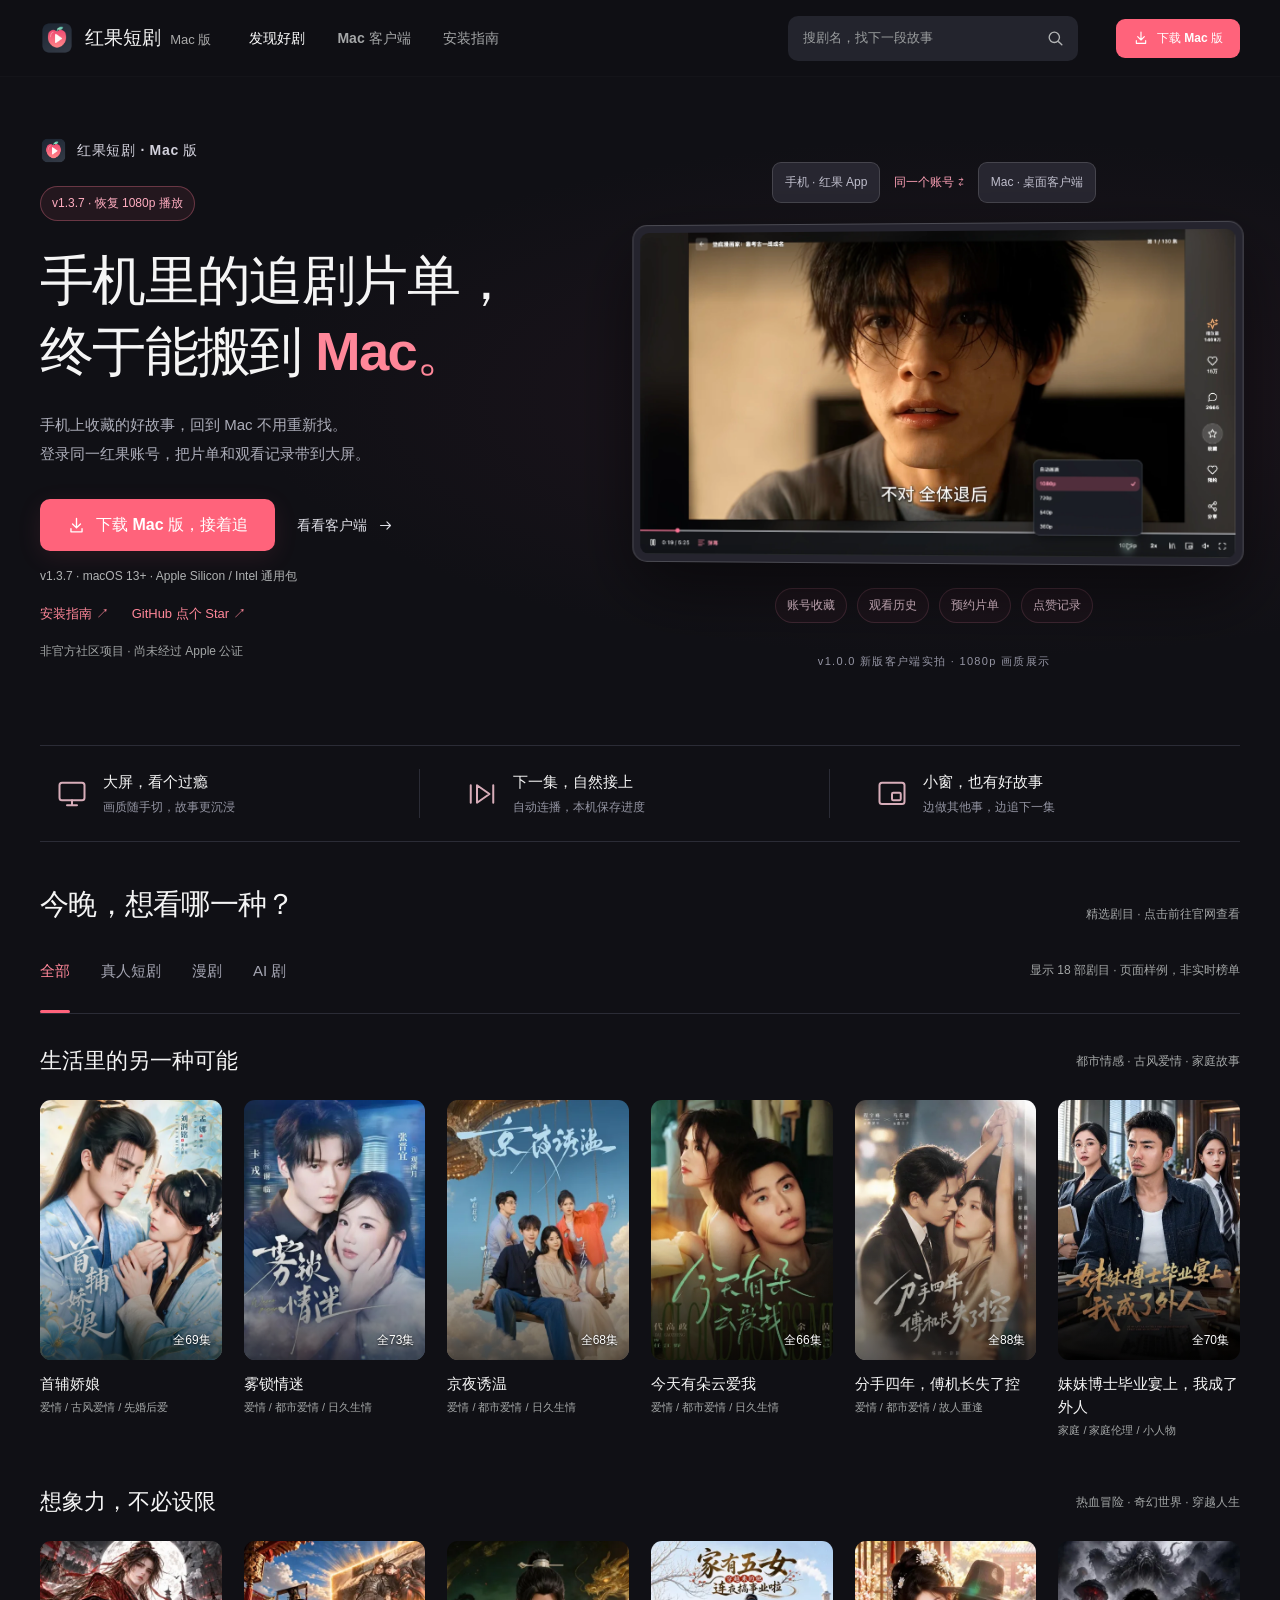
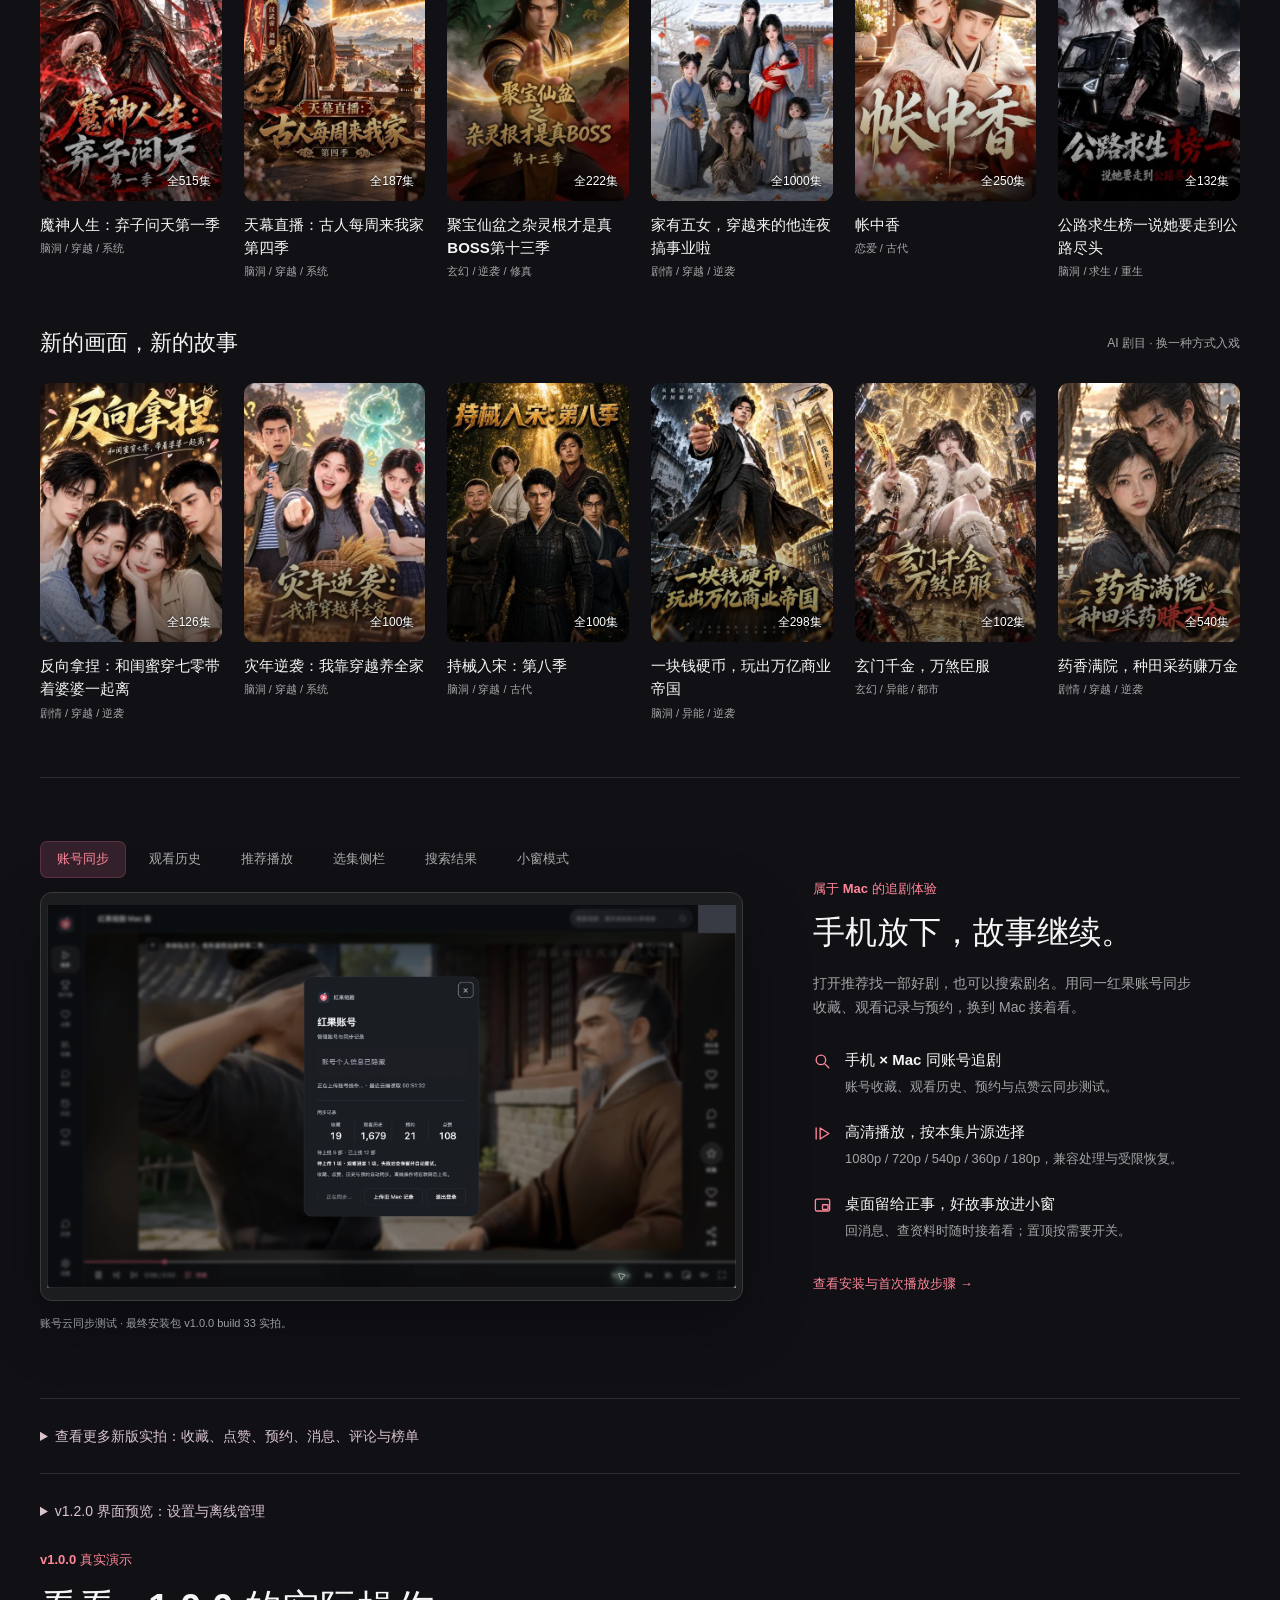
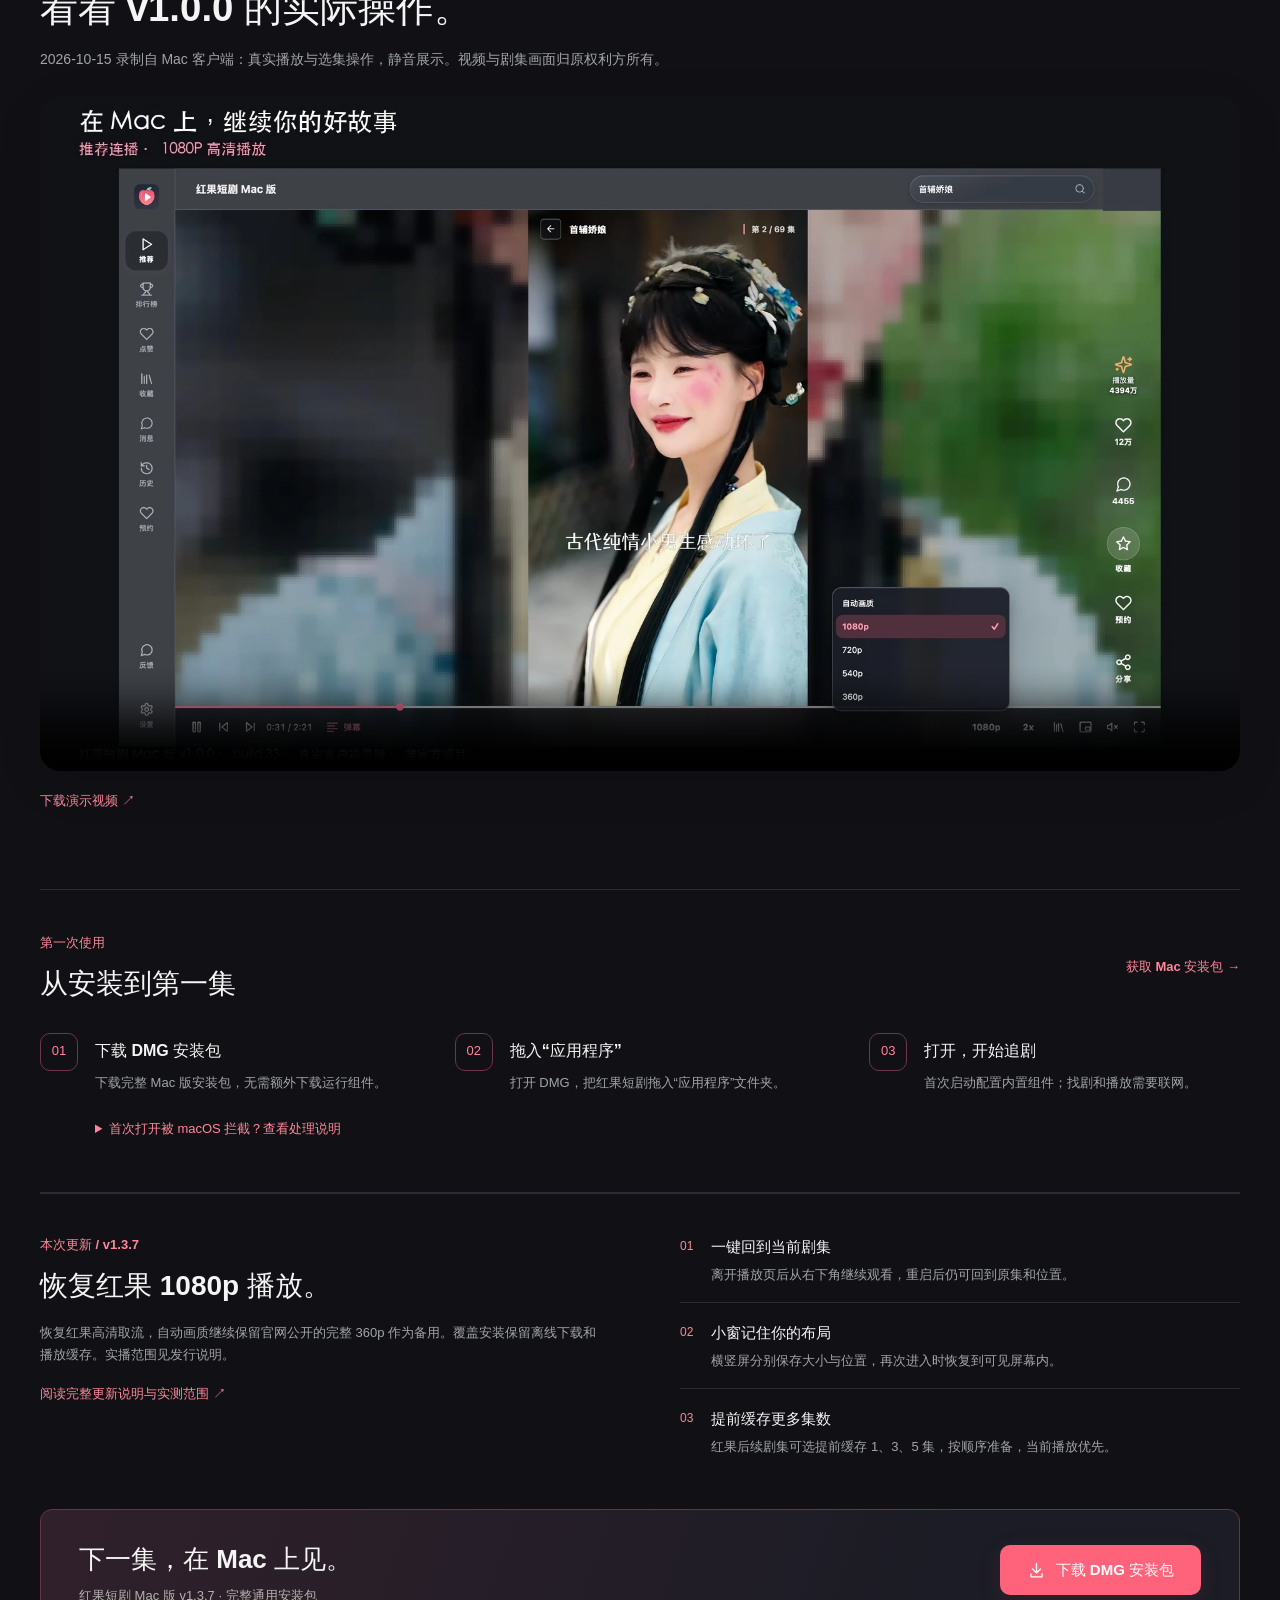
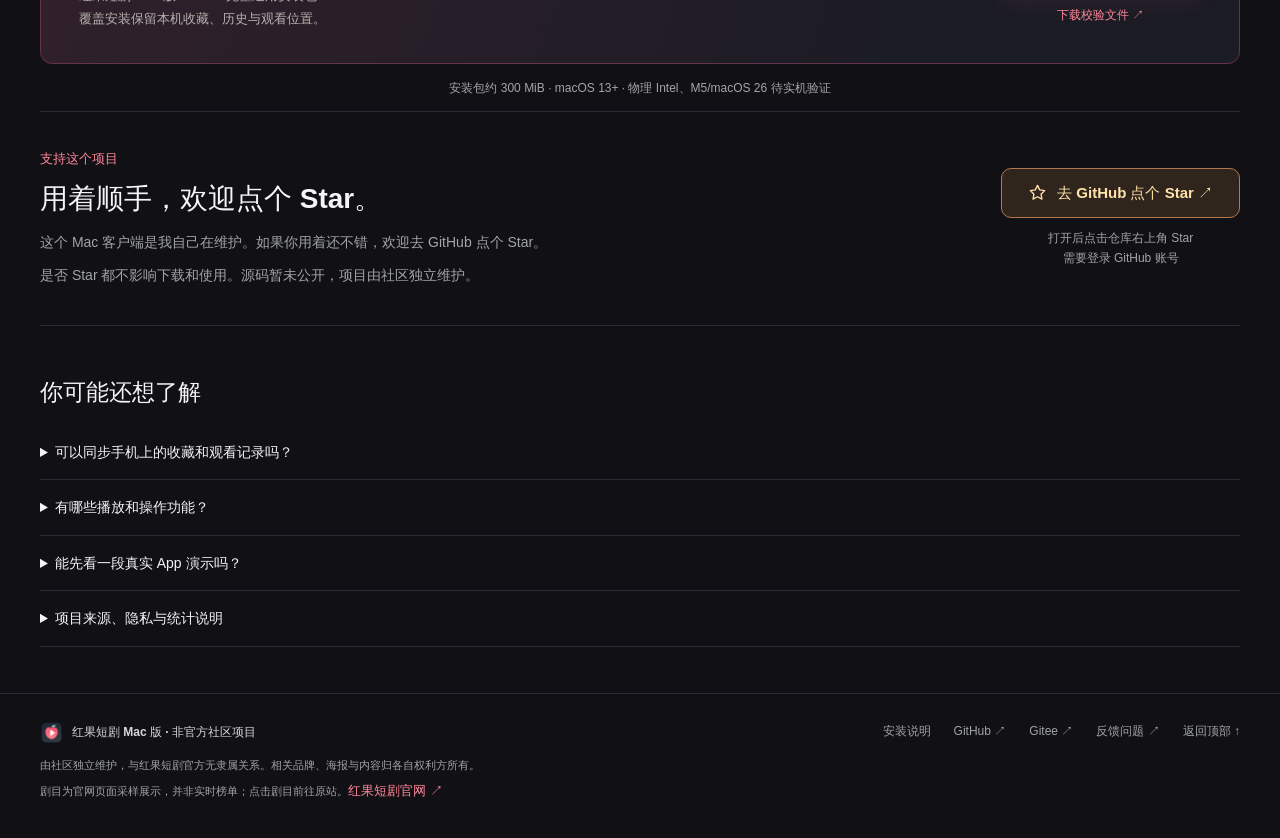
==== commit a70a0012: "Update website downloads to v1.3.7" ====
--- a/docs/index.html
+++ b/docs/index.html
@@ -10,7 +10,7 @@
   <meta property="og:type" content="website">
   <meta property="og:site_name" content="红果短剧 Mac 版（非官方）">
   <meta property="og:title" content="红果短剧 Mac 版下载｜macOS 桌面客户端（非官方）">
-  <meta property="og:description" content="手机收藏的短剧，回到 Mac 不用重新找。红果短剧 Mac 版 v1.3.6，一键续播、小窗记忆与多集提前缓存，支持片单与离线下载管理。macOS 13+；非官方项目，尚未经过 Apple 公证。">
+  <meta property="og:description" content="手机收藏的短剧，回到 Mac 不用重新找。红果短剧 Mac 版 v1.3.7，一键续播、小窗记忆与多集提前缓存，支持片单与离线下载管理。macOS 13+；非官方项目，尚未经过 Apple 公证。">
   <meta property="og:url" content="https://strivetolearncode.github.io/hongguo-short-drama-macos/">
   <meta property="og:image" content="https://strivetolearncode.github.io/hongguo-short-drama-macos/assets/v1.0.0-b33-social.png">
   <meta property="og:image:alt" content="红果短剧 Mac 版推荐播放界面">
@@ -28,8 +28,8 @@
     "description": "红果短剧 Mac 版，独立维护的非官方 macOS 电脑版客户端。支持红果账号登录、手机与 Mac 同账号片单云同步测试、最高 1080p 高清、倍速播放与置顶小窗；与红果短剧官方无隶属关系。",
     "applicationCategory": "MultimediaApplication",
     "operatingSystem": "macOS 13 or later",
-    "softwareVersion": "1.3.6",
-    "downloadUrl": "https://github.com/StriveToLearnCode/hongguo-short-drama-macos/releases/download/v1.3.6/HongguoMac-1.3.6-universal.dmg",
+    "softwareVersion": "1.3.7",
+    "downloadUrl": "https://github.com/StriveToLearnCode/hongguo-short-drama-macos/releases/download/v1.3.7/HongguoMac-1.3.7-universal.dmg",
     "image": "https://strivetolearncode.github.io/hongguo-short-drama-macos/assets/v1.0.0-b33-social.png"
   }
   </script>
@@ -52,7 +52,7 @@
         <button type="submit" aria-label="搜索本页短剧"><svg viewBox="0 0 24 24" fill="none" stroke="currentColor" stroke-width="1.7" stroke-linecap="round" stroke-linejoin="round" aria-hidden="true"><circle cx="10.5" cy="10.5" r="6.5"/><path d="m16 16 4 4"/></svg></button>
         <span id="search-help" class="sr-only">搜索本页展示的剧名或题材，按回车查看结果。</span>
       </form>
-      <a class="header-download" href="https://github.com/StriveToLearnCode/hongguo-short-drama-macos/releases/download/v1.3.6/HongguoMac-1.3.6-universal.dmg"><svg viewBox="0 0 24 24" fill="none" stroke="currentColor" stroke-width="1.7" stroke-linecap="round" stroke-linejoin="round" aria-hidden="true"><path d="M12 3v12m-5-5 5 5 5-5M5 16v4h14v-4"/></svg>下载 Mac 版</a>
+      <a class="header-download" href="https://github.com/StriveToLearnCode/hongguo-short-drama-macos/releases/download/v1.3.7/HongguoMac-1.3.7-universal.dmg"><svg viewBox="0 0 24 24" fill="none" stroke="currentColor" stroke-width="1.7" stroke-linecap="round" stroke-linejoin="round" aria-hidden="true"><path d="M12 3v12m-5-5 5 5 5-5M5 16v4h14v-4"/></svg>下载 Mac 版</a>
     </div>
   </header>
   <main id="main">
@@ -60,10 +60,10 @@
       <div class="wrap hero-layout">
         <div class="hero-copy">
           <div class="hero-brand"><img src="assets/icon-web.png" width="27" height="27" alt=""><span>红果短剧 · Mac 版</span></div>
-          <span class="release-pill">v1.3.6 · 播放恢复与联合找剧</span><h1 id="hero-title">手机里的追剧片单，<span>终于能搬到 <em>Mac。</em></span></h1>
+          <span class="release-pill">v1.3.7 · 恢复 1080p 播放</span><h1 id="hero-title">手机里的追剧片单，<span>终于能搬到 <em>Mac。</em></span></h1>
           <p class="hero-lead">手机上收藏的好故事，回到 Mac 不用重新找。<br>登录同一红果账号，把片单和观看记录带到大屏。</p>
-          <div class="hero-actions"><a class="button button-primary" href="https://github.com/StriveToLearnCode/hongguo-short-drama-macos/releases/download/v1.3.6/HongguoMac-1.3.6-universal.dmg"><svg viewBox="0 0 24 24" fill="none" stroke="currentColor" stroke-width="1.7" stroke-linecap="round" stroke-linejoin="round" aria-hidden="true"><path d="M12 3v12m-5-5 5 5 5-5M5 16v4h14v-4"/></svg> 下载 Mac 版，接着追</a><a class="hero-guide" href="#screenshots">看看客户端 <svg viewBox="0 0 24 24" fill="none" stroke="currentColor" stroke-width="1.6" stroke-linecap="round" stroke-linejoin="round" aria-hidden="true"><path d="M5 12h14m-5-5 5 5-5 5"/></svg></a></div>
-          <p class="hero-status">v1.3.6 · macOS 13+ · Apple Silicon / Intel 通用包</p>
+          <div class="hero-actions"><a class="button button-primary" href="https://github.com/StriveToLearnCode/hongguo-short-drama-macos/releases/download/v1.3.7/HongguoMac-1.3.7-universal.dmg"><svg viewBox="0 0 24 24" fill="none" stroke="currentColor" stroke-width="1.7" stroke-linecap="round" stroke-linejoin="round" aria-hidden="true"><path d="M12 3v12m-5-5 5 5 5-5M5 16v4h14v-4"/></svg> 下载 Mac 版，接着追</a><a class="hero-guide" href="#screenshots">看看客户端 <svg viewBox="0 0 24 24" fill="none" stroke="currentColor" stroke-width="1.6" stroke-linecap="round" stroke-linejoin="round" aria-hidden="true"><path d="M5 12h14m-5-5 5 5-5 5"/></svg></a></div>
+          <p class="hero-status">v1.3.7 · macOS 13+ · Apple Silicon / Intel 通用包</p>
           <div class="hero-links"><a href="#install">安装指南 ↗</a><a href="https://github.com/StriveToLearnCode/hongguo-short-drama-macos" target="_blank" rel="noopener noreferrer" data-star-link>GitHub 点个 Star ↗</a></div>
           <p class="hero-note">非官方社区项目 · 尚未经过 Apple 公证</p>
         </div>
@@ -112,7 +112,7 @@
           <a class="drama-card" href="https://hongguoduanju.com/detail?series_id=7690865236810681369" target="_blank" rel="noopener noreferrer" data-category="ai" data-title="玄门千金，万煞臣服" data-tags="玄幻 / 异能 / 都市" aria-label="在红果官网查看玄门千金，万煞臣服"><div class="cover"><img src="assets/posters/7690865236810681369.webp" width="420" height="600" alt="玄门千金，万煞臣服" loading="lazy" decoding="async"><span class="episodes">全102集</span><span class="play-overlay"><svg viewBox="0 0 24 24" fill="currentColor" aria-hidden="true"><path d="m8 5 12 7-12 7z"/></svg></span></div><h4>玄门千金，万煞臣服</h4><p>玄幻 / 异能 / 都市</p></a>
           <a class="drama-card" href="https://hongguoduanju.com/detail?series_id=7687159019349232702" target="_blank" rel="noopener noreferrer" data-category="ai" data-title="药香满院，种田采药赚万金" data-tags="剧情 / 穿越 / 逆袭" aria-label="在红果官网查看药香满院，种田采药赚万金"><div class="cover"><img src="assets/posters/7687159019349232702.webp" width="420" height="600" alt="药香满院，种田采药赚万金" loading="lazy" decoding="async"><span class="episodes">全540集</span><span class="play-overlay"><svg viewBox="0 0 24 24" fill="currentColor" aria-hidden="true"><path d="m8 5 12 7-12 7z"/></svg></span></div><h4>药香满院，种田采药赚万金</h4><p>剧情 / 穿越 / 逆袭</p></a>
         </div></section>
-      <div class="empty-state" id="empty-state" hidden><h3>本页没有匹配的剧目</h3><p>这里仅搜索页面展示的剧目样例。更多内容可以在 Mac 应用内搜索，结果以实际返回为准。</p><a class="button button-primary" href="https://github.com/StriveToLearnCode/hongguo-short-drama-macos/releases/download/v1.3.6/HongguoMac-1.3.6-universal.dmg">下载 Mac 版，继续找剧 <svg viewBox="0 0 24 24" fill="none" stroke="currentColor" stroke-width="1.7" stroke-linecap="round" stroke-linejoin="round" aria-hidden="true"><path d="M12 3v12m-5-5 5 5 5-5M5 16v4h14v-4"/></svg></a><div><button class="clear-search" type="button" data-clear-search>清除搜索，查看全部</button></div></div>
+      <div class="empty-state" id="empty-state" hidden><h3>本页没有匹配的剧目</h3><p>这里仅搜索页面展示的剧目样例。更多内容可以在 Mac 应用内搜索，结果以实际返回为准。</p><a class="button button-primary" href="https://github.com/StriveToLearnCode/hongguo-short-drama-macos/releases/download/v1.3.7/HongguoMac-1.3.7-universal.dmg">下载 Mac 版，继续找剧 <svg viewBox="0 0 24 24" fill="none" stroke="currentColor" stroke-width="1.7" stroke-linecap="round" stroke-linejoin="round" aria-hidden="true"><path d="M12 3v12m-5-5 5 5 5-5M5 16v4h14v-4"/></svg></a><div><button class="clear-search" type="button" data-clear-search>清除搜索，查看全部</button></div></div>
       <noscript><p class="section-copy">启用 JavaScript 可使用本页搜索、分类筛选和截图切换。下载安装包和剧目链接仍可直接使用。</p></noscript>
     </section>
 
@@ -174,12 +174,12 @@
     </section>
 
     <section class="wrap release-section" id="release" aria-labelledby="release-title">
-      <div><p class="eyebrow">本次更新 / v1.3.6</p><h2 id="release-title">恢复播放，增加联合找剧。</h2><p>更新 v5 播放签名、优先兼容编码，修复暂停拖动卡住；支持西饭与河马联合搜索，由你核对并选择候选剧目。账号推荐验收限制继续披露，具体范围见发行说明。覆盖安装保留原有数据。</p><a class="text-link" href="https://github.com/StriveToLearnCode/hongguo-short-drama-macos/releases/tag/v1.3.6" target="_blank" rel="noopener noreferrer">阅读完整更新说明与实测范围 ↗</a></div>
+      <div><p class="eyebrow">本次更新 / v1.3.7</p><h2 id="release-title">恢复红果 1080p 播放。</h2><p>恢复红果高清取流，自动画质继续保留官网公开的完整 360p 作为备用。覆盖安装保留离线下载和播放缓存。实播范围见发行说明。</p><a class="text-link" href="https://github.com/StriveToLearnCode/hongguo-short-drama-macos/releases/tag/v1.3.7" target="_blank" rel="noopener noreferrer">阅读完整更新说明与实测范围 ↗</a></div>
       <ul class="release-points"><li><span>01</span><div><h3>一键回到当前剧集</h3><p>离开播放页后从右下角继续观看，重启后仍可回到原集和位置。</p></div></li><li><span>02</span><div><h3>小窗记住你的布局</h3><p>横竖屏分别保存大小与位置，再次进入时恢复到可见屏幕内。</p></div></li><li><span>03</span><div><h3>提前缓存更多集数</h3><p>红果后续剧集可选提前缓存 1、3、5 集，按顺序准备，当前播放优先。</p></div></li></ul>
     </section>
 
     <section class="wrap download-section" id="download" aria-labelledby="download-title">
-      <div><h2 id="download-title">下一集，在 Mac 上见。</h2><p>红果短剧 Mac 版 v1.3.6 · 完整通用安装包</p><p>覆盖安装保留本机收藏、历史与观看位置。</p></div><div class="download-actions"><a class="button button-primary" href="https://github.com/StriveToLearnCode/hongguo-short-drama-macos/releases/download/v1.3.6/HongguoMac-1.3.6-universal.dmg"><svg viewBox="0 0 24 24" fill="none" stroke="currentColor" stroke-width="1.7" stroke-linecap="round" stroke-linejoin="round" aria-hidden="true"><path d="M12 3v12m-5-5 5 5 5-5M5 16v4h14v-4"/></svg> 下载 DMG 安装包</a><a href="https://github.com/StriveToLearnCode/hongguo-short-drama-macos/releases/download/v1.3.6/SHA256SUMS.txt">下载校验文件 ↗</a></div>
+      <div><h2 id="download-title">下一集，在 Mac 上见。</h2><p>红果短剧 Mac 版 v1.3.7 · 完整通用安装包</p><p>覆盖安装保留本机收藏、历史与观看位置。</p></div><div class="download-actions"><a class="button button-primary" href="https://github.com/StriveToLearnCode/hongguo-short-drama-macos/releases/download/v1.3.7/HongguoMac-1.3.7-universal.dmg"><svg viewBox="0 0 24 24" fill="none" stroke="currentColor" stroke-width="1.7" stroke-linecap="round" stroke-linejoin="round" aria-hidden="true"><path d="M12 3v12m-5-5 5 5 5-5M5 16v4h14v-4"/></svg> 下载 DMG 安装包</a><a href="https://github.com/StriveToLearnCode/hongguo-short-drama-macos/releases/download/v1.3.7/SHA256SUMS.txt">下载校验文件 ↗</a></div>
     </section>
     <p class="wrap download-facts">安装包约 300 MiB · macOS 13+ · 物理 Intel、M5/macOS 26 待实机验证</p>
 
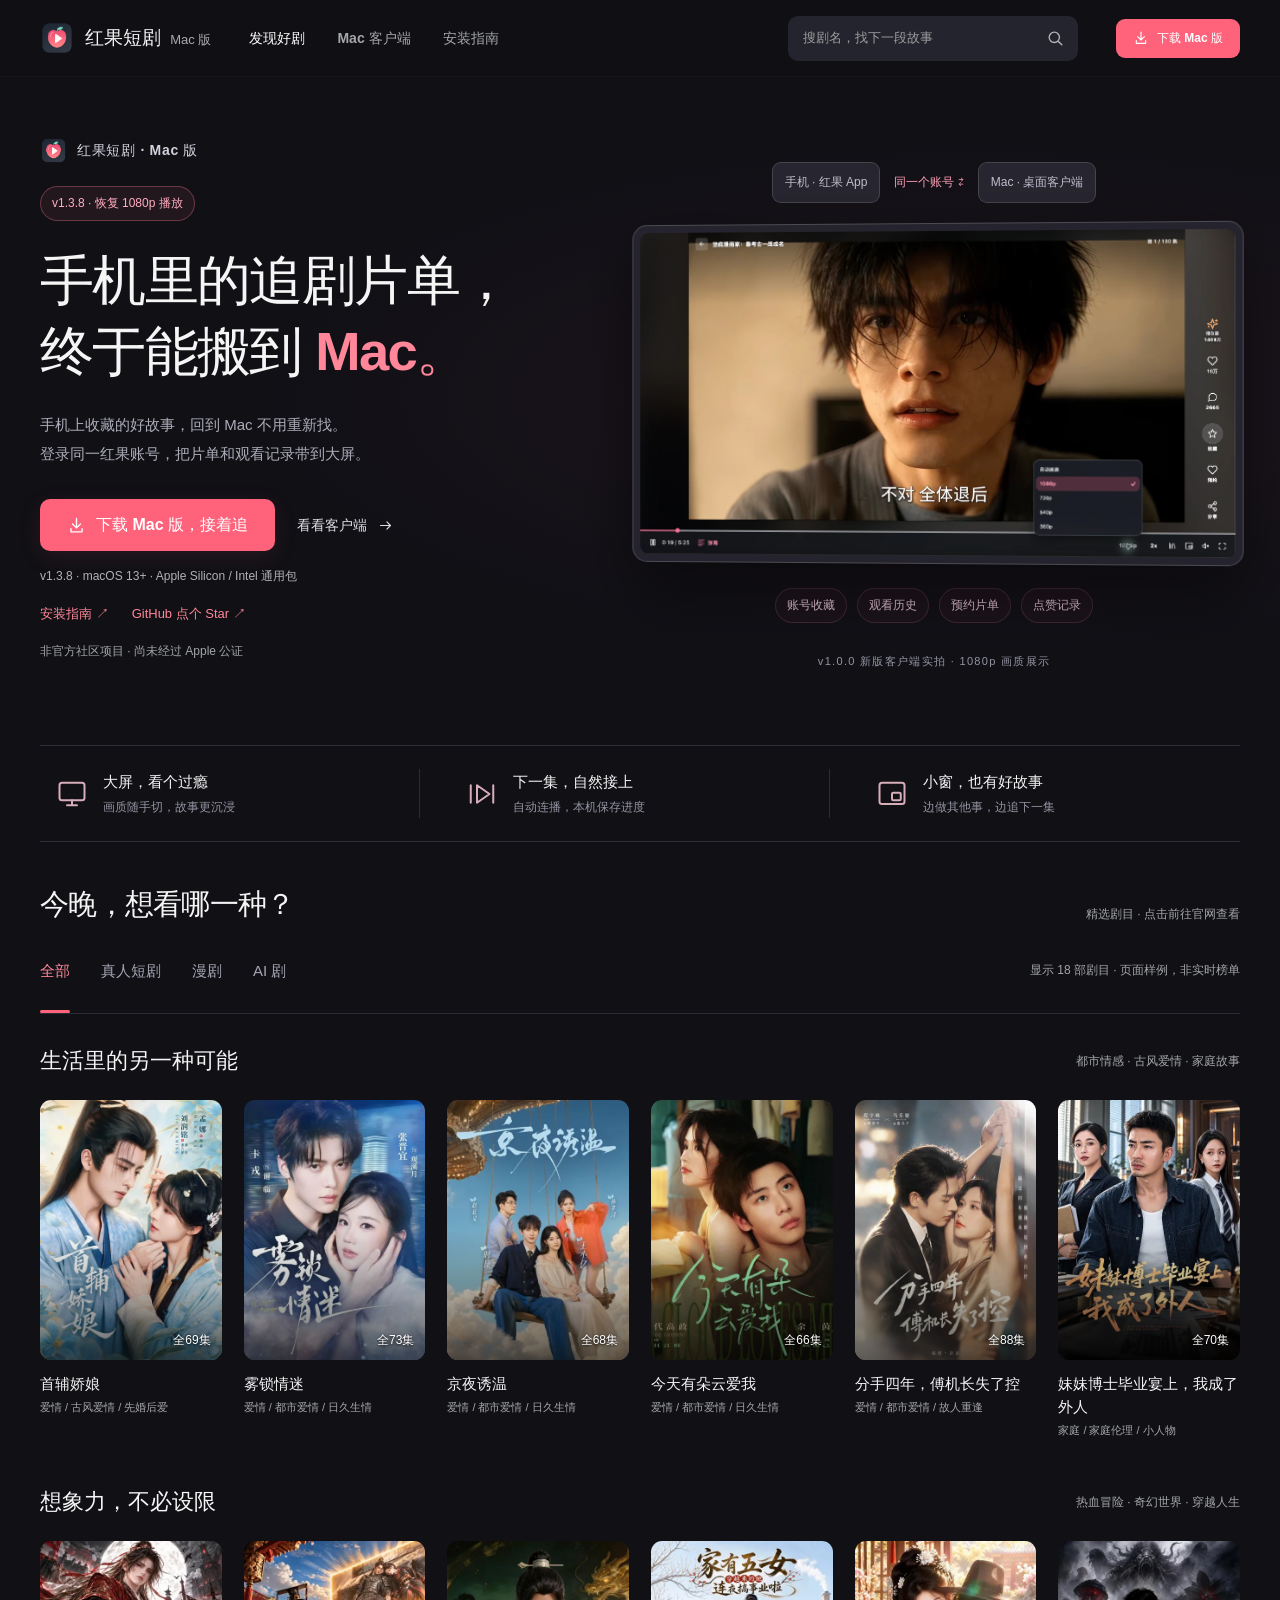
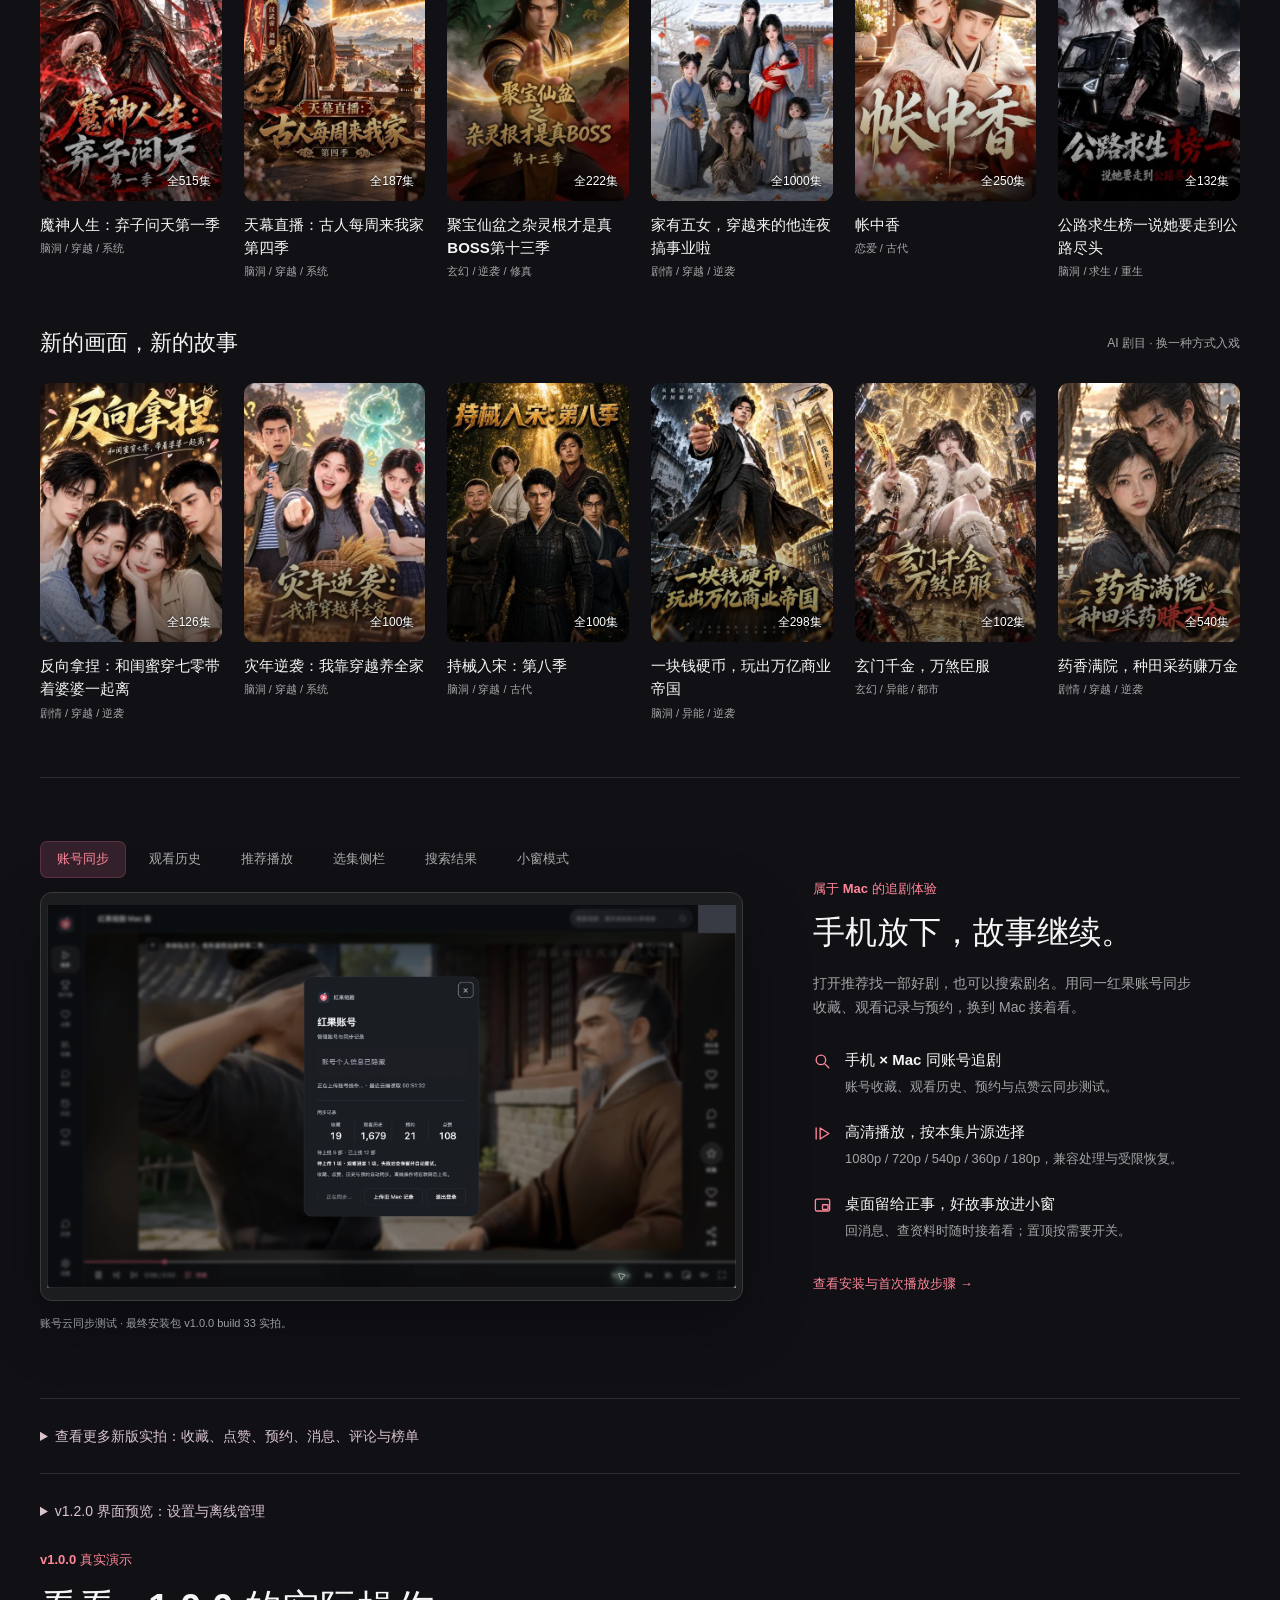
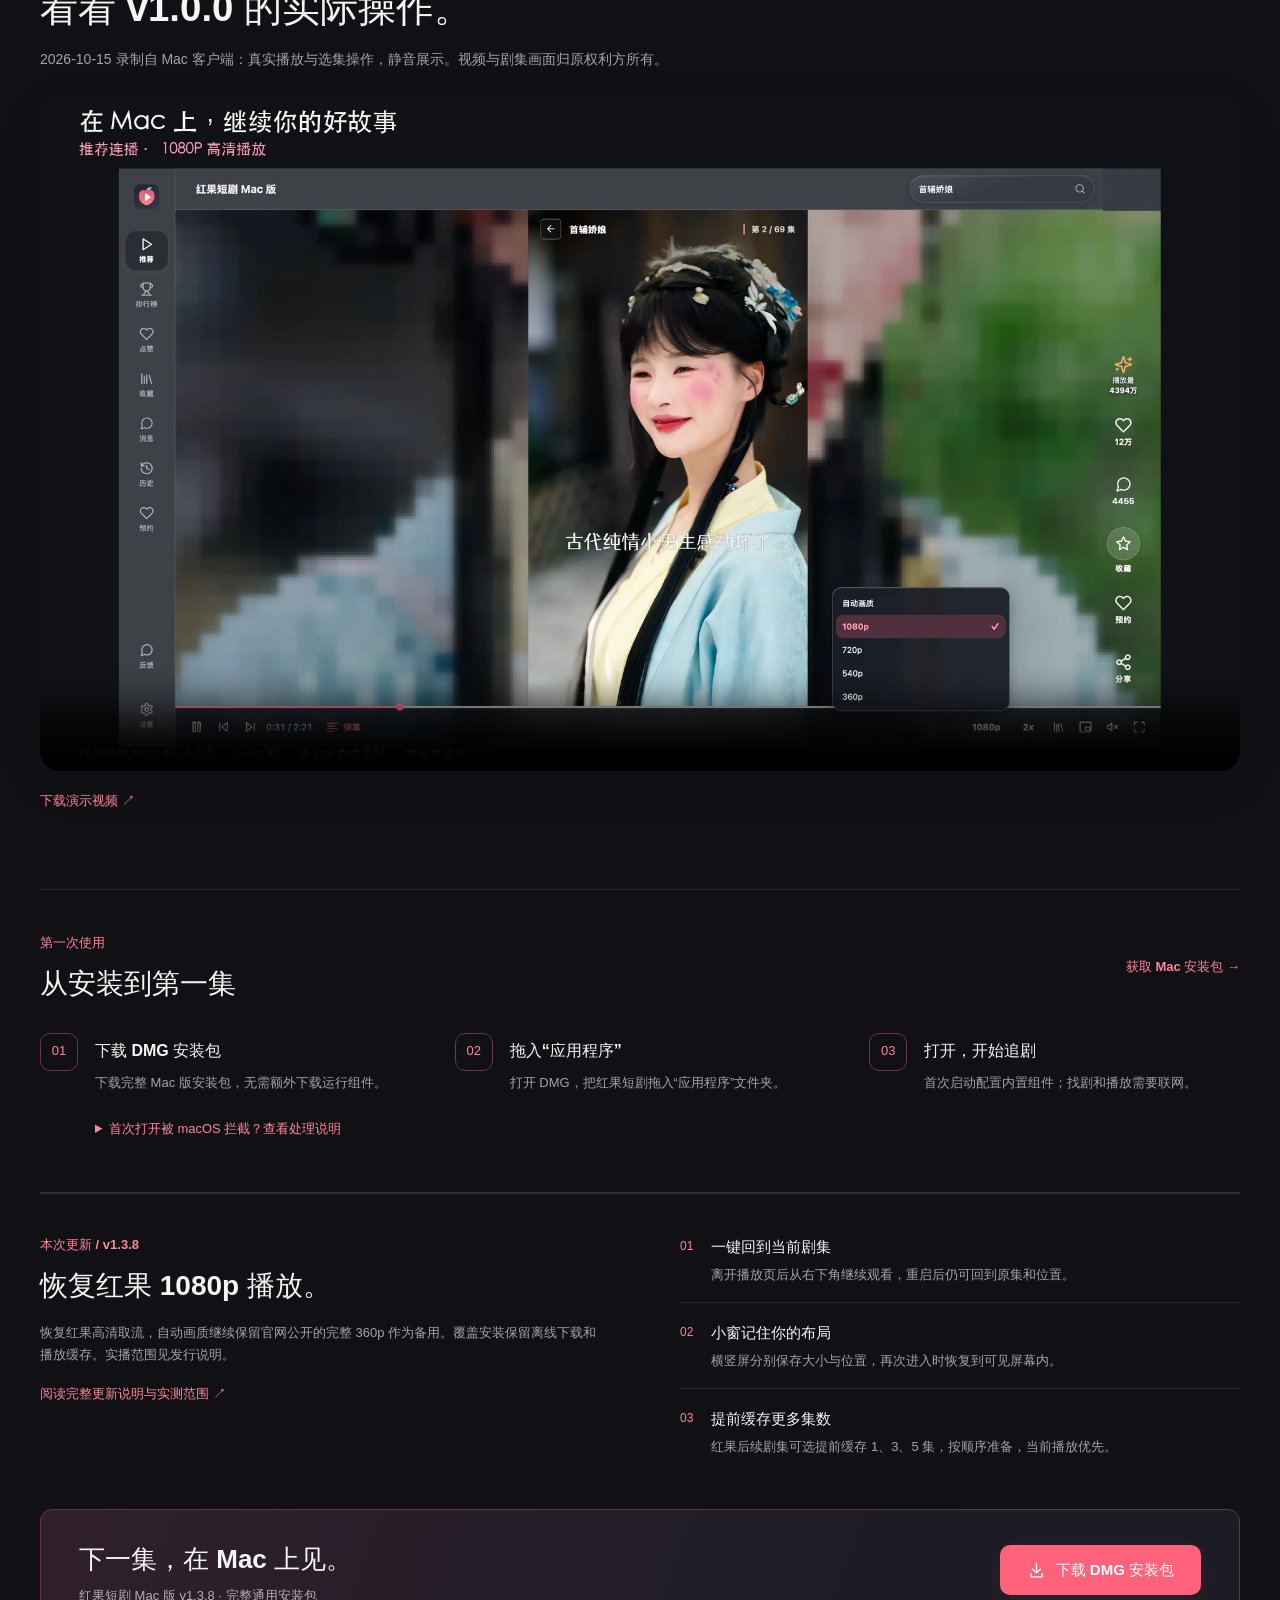
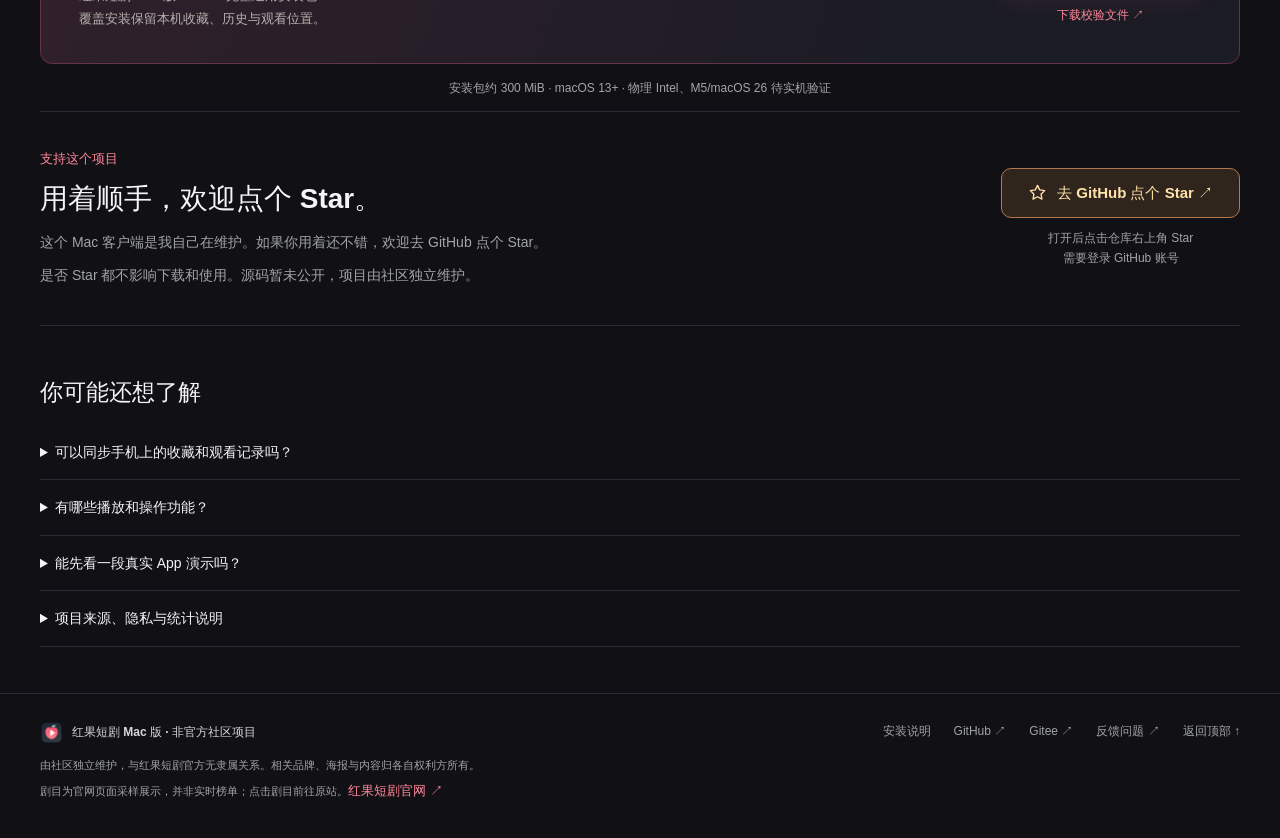
==== commit 9fa2e268: "Update website downloads to v1.3.8" ====
--- a/docs/index.html
+++ b/docs/index.html
@@ -10,7 +10,7 @@
   <meta property="og:type" content="website">
   <meta property="og:site_name" content="红果短剧 Mac 版（非官方）">
   <meta property="og:title" content="红果短剧 Mac 版下载｜macOS 桌面客户端（非官方）">
-  <meta property="og:description" content="手机收藏的短剧，回到 Mac 不用重新找。红果短剧 Mac 版 v1.3.7，一键续播、小窗记忆与多集提前缓存，支持片单与离线下载管理。macOS 13+；非官方项目，尚未经过 Apple 公证。">
+  <meta property="og:description" content="手机收藏的短剧，回到 Mac 不用重新找。红果短剧 Mac 版 v1.3.8，一键续播、小窗记忆与多集提前缓存，支持片单与离线下载管理。macOS 13+；非官方项目，尚未经过 Apple 公证。">
   <meta property="og:url" content="https://strivetolearncode.github.io/hongguo-short-drama-macos/">
   <meta property="og:image" content="https://strivetolearncode.github.io/hongguo-short-drama-macos/assets/v1.0.0-b33-social.png">
   <meta property="og:image:alt" content="红果短剧 Mac 版推荐播放界面">
@@ -28,8 +28,8 @@
     "description": "红果短剧 Mac 版，独立维护的非官方 macOS 电脑版客户端。支持红果账号登录、手机与 Mac 同账号片单云同步测试、最高 1080p 高清、倍速播放与置顶小窗；与红果短剧官方无隶属关系。",
     "applicationCategory": "MultimediaApplication",
     "operatingSystem": "macOS 13 or later",
-    "softwareVersion": "1.3.7",
-    "downloadUrl": "https://github.com/StriveToLearnCode/hongguo-short-drama-macos/releases/download/v1.3.7/HongguoMac-1.3.7-universal.dmg",
+    "softwareVersion": "1.3.8",
+    "downloadUrl": "https://github.com/StriveToLearnCode/hongguo-short-drama-macos/releases/download/v1.3.8/HongguoMac-1.3.8-universal.dmg",
     "image": "https://strivetolearncode.github.io/hongguo-short-drama-macos/assets/v1.0.0-b33-social.png"
   }
   </script>
@@ -52,7 +52,7 @@
         <button type="submit" aria-label="搜索本页短剧"><svg viewBox="0 0 24 24" fill="none" stroke="currentColor" stroke-width="1.7" stroke-linecap="round" stroke-linejoin="round" aria-hidden="true"><circle cx="10.5" cy="10.5" r="6.5"/><path d="m16 16 4 4"/></svg></button>
         <span id="search-help" class="sr-only">搜索本页展示的剧名或题材，按回车查看结果。</span>
       </form>
-      <a class="header-download" href="https://github.com/StriveToLearnCode/hongguo-short-drama-macos/releases/download/v1.3.7/HongguoMac-1.3.7-universal.dmg"><svg viewBox="0 0 24 24" fill="none" stroke="currentColor" stroke-width="1.7" stroke-linecap="round" stroke-linejoin="round" aria-hidden="true"><path d="M12 3v12m-5-5 5 5 5-5M5 16v4h14v-4"/></svg>下载 Mac 版</a>
+      <a class="header-download" href="https://github.com/StriveToLearnCode/hongguo-short-drama-macos/releases/download/v1.3.8/HongguoMac-1.3.8-universal.dmg"><svg viewBox="0 0 24 24" fill="none" stroke="currentColor" stroke-width="1.7" stroke-linecap="round" stroke-linejoin="round" aria-hidden="true"><path d="M12 3v12m-5-5 5 5 5-5M5 16v4h14v-4"/></svg>下载 Mac 版</a>
     </div>
   </header>
   <main id="main">
@@ -60,10 +60,10 @@
       <div class="wrap hero-layout">
         <div class="hero-copy">
           <div class="hero-brand"><img src="assets/icon-web.png" width="27" height="27" alt=""><span>红果短剧 · Mac 版</span></div>
-          <span class="release-pill">v1.3.7 · 恢复 1080p 播放</span><h1 id="hero-title">手机里的追剧片单，<span>终于能搬到 <em>Mac。</em></span></h1>
+          <span class="release-pill">v1.3.8 · 恢复 1080p 播放</span><h1 id="hero-title">手机里的追剧片单，<span>终于能搬到 <em>Mac。</em></span></h1>
           <p class="hero-lead">手机上收藏的好故事，回到 Mac 不用重新找。<br>登录同一红果账号，把片单和观看记录带到大屏。</p>
-          <div class="hero-actions"><a class="button button-primary" href="https://github.com/StriveToLearnCode/hongguo-short-drama-macos/releases/download/v1.3.7/HongguoMac-1.3.7-universal.dmg"><svg viewBox="0 0 24 24" fill="none" stroke="currentColor" stroke-width="1.7" stroke-linecap="round" stroke-linejoin="round" aria-hidden="true"><path d="M12 3v12m-5-5 5 5 5-5M5 16v4h14v-4"/></svg> 下载 Mac 版，接着追</a><a class="hero-guide" href="#screenshots">看看客户端 <svg viewBox="0 0 24 24" fill="none" stroke="currentColor" stroke-width="1.6" stroke-linecap="round" stroke-linejoin="round" aria-hidden="true"><path d="M5 12h14m-5-5 5 5-5 5"/></svg></a></div>
-          <p class="hero-status">v1.3.7 · macOS 13+ · Apple Silicon / Intel 通用包</p>
+          <div class="hero-actions"><a class="button button-primary" href="https://github.com/StriveToLearnCode/hongguo-short-drama-macos/releases/download/v1.3.8/HongguoMac-1.3.8-universal.dmg"><svg viewBox="0 0 24 24" fill="none" stroke="currentColor" stroke-width="1.7" stroke-linecap="round" stroke-linejoin="round" aria-hidden="true"><path d="M12 3v12m-5-5 5 5 5-5M5 16v4h14v-4"/></svg> 下载 Mac 版，接着追</a><a class="hero-guide" href="#screenshots">看看客户端 <svg viewBox="0 0 24 24" fill="none" stroke="currentColor" stroke-width="1.6" stroke-linecap="round" stroke-linejoin="round" aria-hidden="true"><path d="M5 12h14m-5-5 5 5-5 5"/></svg></a></div>
+          <p class="hero-status">v1.3.8 · macOS 13+ · Apple Silicon / Intel 通用包</p>
           <div class="hero-links"><a href="#install">安装指南 ↗</a><a href="https://github.com/StriveToLearnCode/hongguo-short-drama-macos" target="_blank" rel="noopener noreferrer" data-star-link>GitHub 点个 Star ↗</a></div>
           <p class="hero-note">非官方社区项目 · 尚未经过 Apple 公证</p>
         </div>
@@ -112,7 +112,7 @@
           <a class="drama-card" href="https://hongguoduanju.com/detail?series_id=7690865236810681369" target="_blank" rel="noopener noreferrer" data-category="ai" data-title="玄门千金，万煞臣服" data-tags="玄幻 / 异能 / 都市" aria-label="在红果官网查看玄门千金，万煞臣服"><div class="cover"><img src="assets/posters/7690865236810681369.webp" width="420" height="600" alt="玄门千金，万煞臣服" loading="lazy" decoding="async"><span class="episodes">全102集</span><span class="play-overlay"><svg viewBox="0 0 24 24" fill="currentColor" aria-hidden="true"><path d="m8 5 12 7-12 7z"/></svg></span></div><h4>玄门千金，万煞臣服</h4><p>玄幻 / 异能 / 都市</p></a>
           <a class="drama-card" href="https://hongguoduanju.com/detail?series_id=7687159019349232702" target="_blank" rel="noopener noreferrer" data-category="ai" data-title="药香满院，种田采药赚万金" data-tags="剧情 / 穿越 / 逆袭" aria-label="在红果官网查看药香满院，种田采药赚万金"><div class="cover"><img src="assets/posters/7687159019349232702.webp" width="420" height="600" alt="药香满院，种田采药赚万金" loading="lazy" decoding="async"><span class="episodes">全540集</span><span class="play-overlay"><svg viewBox="0 0 24 24" fill="currentColor" aria-hidden="true"><path d="m8 5 12 7-12 7z"/></svg></span></div><h4>药香满院，种田采药赚万金</h4><p>剧情 / 穿越 / 逆袭</p></a>
         </div></section>
-      <div class="empty-state" id="empty-state" hidden><h3>本页没有匹配的剧目</h3><p>这里仅搜索页面展示的剧目样例。更多内容可以在 Mac 应用内搜索，结果以实际返回为准。</p><a class="button button-primary" href="https://github.com/StriveToLearnCode/hongguo-short-drama-macos/releases/download/v1.3.7/HongguoMac-1.3.7-universal.dmg">下载 Mac 版，继续找剧 <svg viewBox="0 0 24 24" fill="none" stroke="currentColor" stroke-width="1.7" stroke-linecap="round" stroke-linejoin="round" aria-hidden="true"><path d="M12 3v12m-5-5 5 5 5-5M5 16v4h14v-4"/></svg></a><div><button class="clear-search" type="button" data-clear-search>清除搜索，查看全部</button></div></div>
+      <div class="empty-state" id="empty-state" hidden><h3>本页没有匹配的剧目</h3><p>这里仅搜索页面展示的剧目样例。更多内容可以在 Mac 应用内搜索，结果以实际返回为准。</p><a class="button button-primary" href="https://github.com/StriveToLearnCode/hongguo-short-drama-macos/releases/download/v1.3.8/HongguoMac-1.3.8-universal.dmg">下载 Mac 版，继续找剧 <svg viewBox="0 0 24 24" fill="none" stroke="currentColor" stroke-width="1.7" stroke-linecap="round" stroke-linejoin="round" aria-hidden="true"><path d="M12 3v12m-5-5 5 5 5-5M5 16v4h14v-4"/></svg></a><div><button class="clear-search" type="button" data-clear-search>清除搜索，查看全部</button></div></div>
       <noscript><p class="section-copy">启用 JavaScript 可使用本页搜索、分类筛选和截图切换。下载安装包和剧目链接仍可直接使用。</p></noscript>
     </section>
 
@@ -174,12 +174,12 @@
     </section>
 
     <section class="wrap release-section" id="release" aria-labelledby="release-title">
-      <div><p class="eyebrow">本次更新 / v1.3.7</p><h2 id="release-title">恢复红果 1080p 播放。</h2><p>恢复红果高清取流，自动画质继续保留官网公开的完整 360p 作为备用。覆盖安装保留离线下载和播放缓存。实播范围见发行说明。</p><a class="text-link" href="https://github.com/StriveToLearnCode/hongguo-short-drama-macos/releases/tag/v1.3.7" target="_blank" rel="noopener noreferrer">阅读完整更新说明与实测范围 ↗</a></div>
+      <div><p class="eyebrow">本次更新 / v1.3.8</p><h2 id="release-title">恢复红果 1080p 播放。</h2><p>恢复红果高清取流，自动画质继续保留官网公开的完整 360p 作为备用。覆盖安装保留离线下载和播放缓存。实播范围见发行说明。</p><a class="text-link" href="https://github.com/StriveToLearnCode/hongguo-short-drama-macos/releases/tag/v1.3.8" target="_blank" rel="noopener noreferrer">阅读完整更新说明与实测范围 ↗</a></div>
       <ul class="release-points"><li><span>01</span><div><h3>一键回到当前剧集</h3><p>离开播放页后从右下角继续观看，重启后仍可回到原集和位置。</p></div></li><li><span>02</span><div><h3>小窗记住你的布局</h3><p>横竖屏分别保存大小与位置，再次进入时恢复到可见屏幕内。</p></div></li><li><span>03</span><div><h3>提前缓存更多集数</h3><p>红果后续剧集可选提前缓存 1、3、5 集，按顺序准备，当前播放优先。</p></div></li></ul>
     </section>
 
     <section class="wrap download-section" id="download" aria-labelledby="download-title">
-      <div><h2 id="download-title">下一集，在 Mac 上见。</h2><p>红果短剧 Mac 版 v1.3.7 · 完整通用安装包</p><p>覆盖安装保留本机收藏、历史与观看位置。</p></div><div class="download-actions"><a class="button button-primary" href="https://github.com/StriveToLearnCode/hongguo-short-drama-macos/releases/download/v1.3.7/HongguoMac-1.3.7-universal.dmg"><svg viewBox="0 0 24 24" fill="none" stroke="currentColor" stroke-width="1.7" stroke-linecap="round" stroke-linejoin="round" aria-hidden="true"><path d="M12 3v12m-5-5 5 5 5-5M5 16v4h14v-4"/></svg> 下载 DMG 安装包</a><a href="https://github.com/StriveToLearnCode/hongguo-short-drama-macos/releases/download/v1.3.7/SHA256SUMS.txt">下载校验文件 ↗</a></div>
+      <div><h2 id="download-title">下一集，在 Mac 上见。</h2><p>红果短剧 Mac 版 v1.3.8 · 完整通用安装包</p><p>覆盖安装保留本机收藏、历史与观看位置。</p></div><div class="download-actions"><a class="button button-primary" href="https://github.com/StriveToLearnCode/hongguo-short-drama-macos/releases/download/v1.3.8/HongguoMac-1.3.8-universal.dmg"><svg viewBox="0 0 24 24" fill="none" stroke="currentColor" stroke-width="1.7" stroke-linecap="round" stroke-linejoin="round" aria-hidden="true"><path d="M12 3v12m-5-5 5 5 5-5M5 16v4h14v-4"/></svg> 下载 DMG 安装包</a><a href="https://github.com/StriveToLearnCode/hongguo-short-drama-macos/releases/download/v1.3.8/SHA256SUMS.txt">下载校验文件 ↗</a></div>
     </section>
     <p class="wrap download-facts">安装包约 300 MiB · macOS 13+ · 物理 Intel、M5/macOS 26 待实机验证</p>
 
